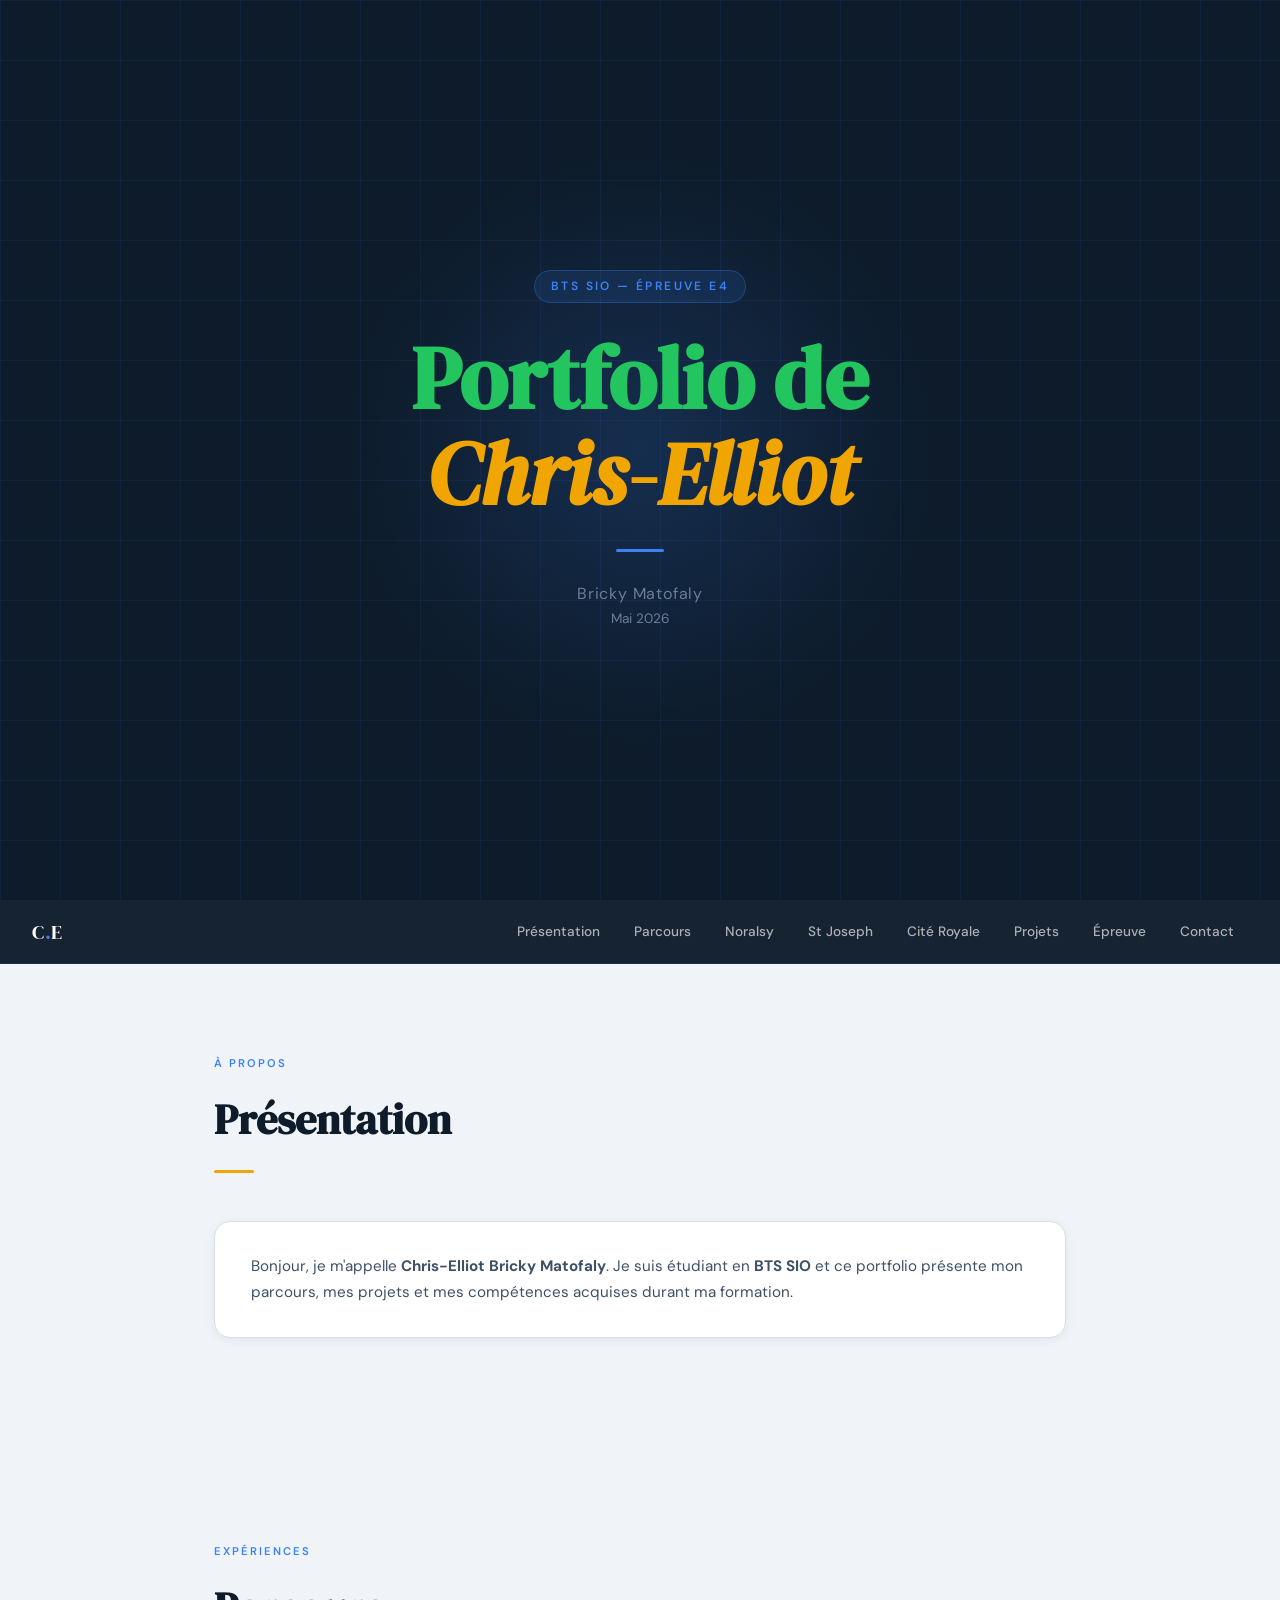
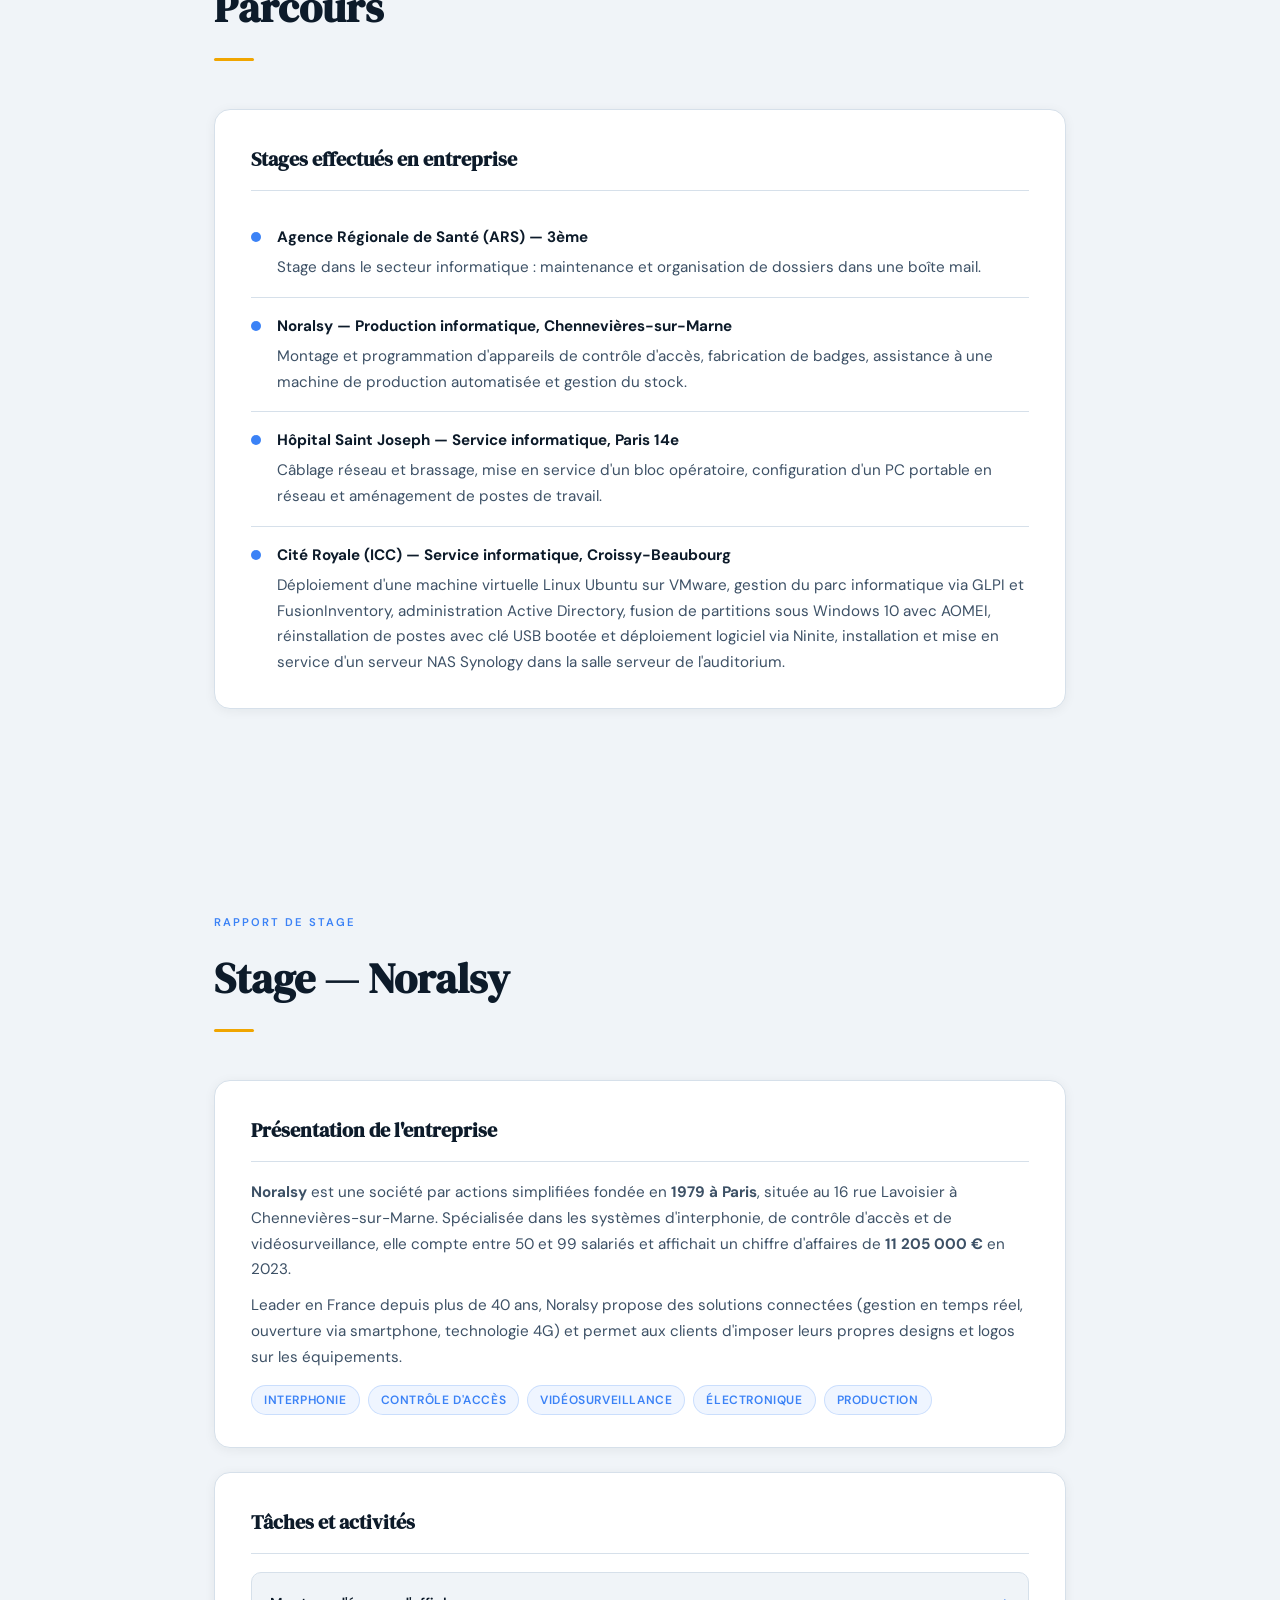
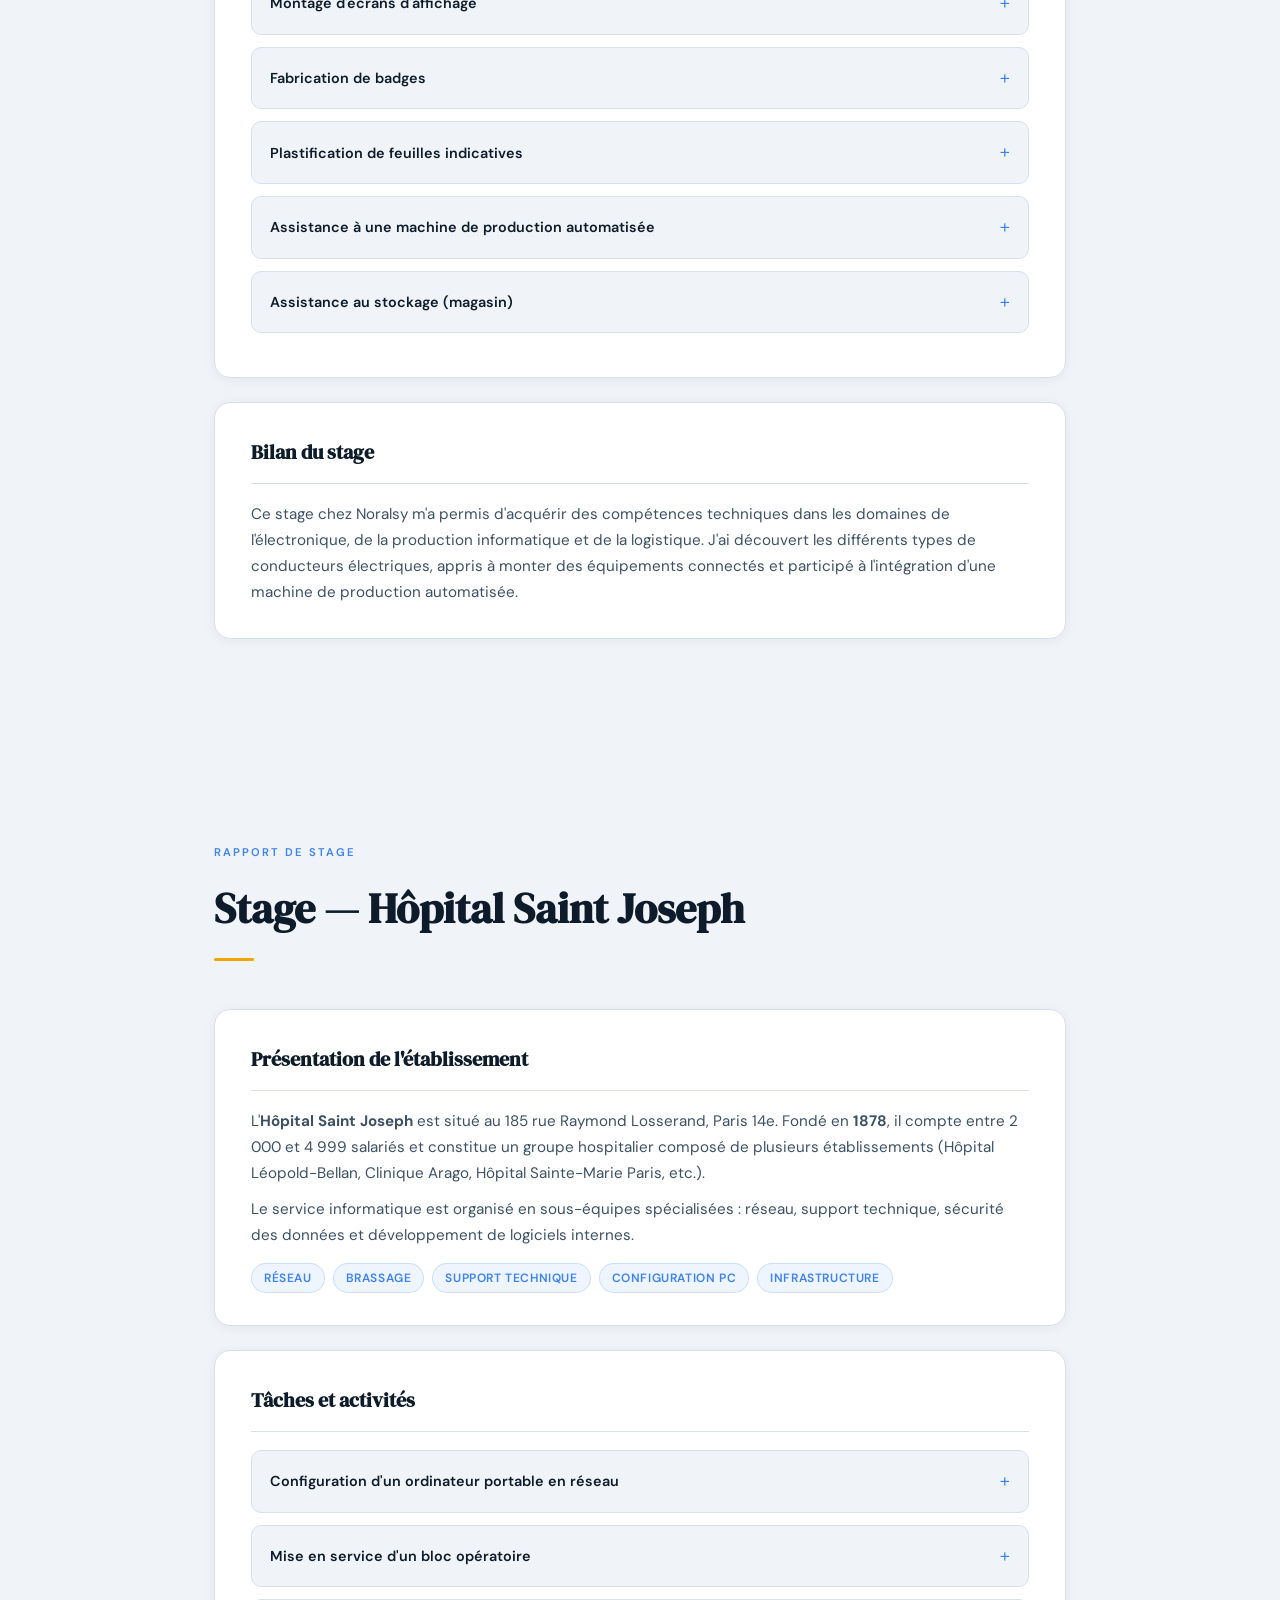
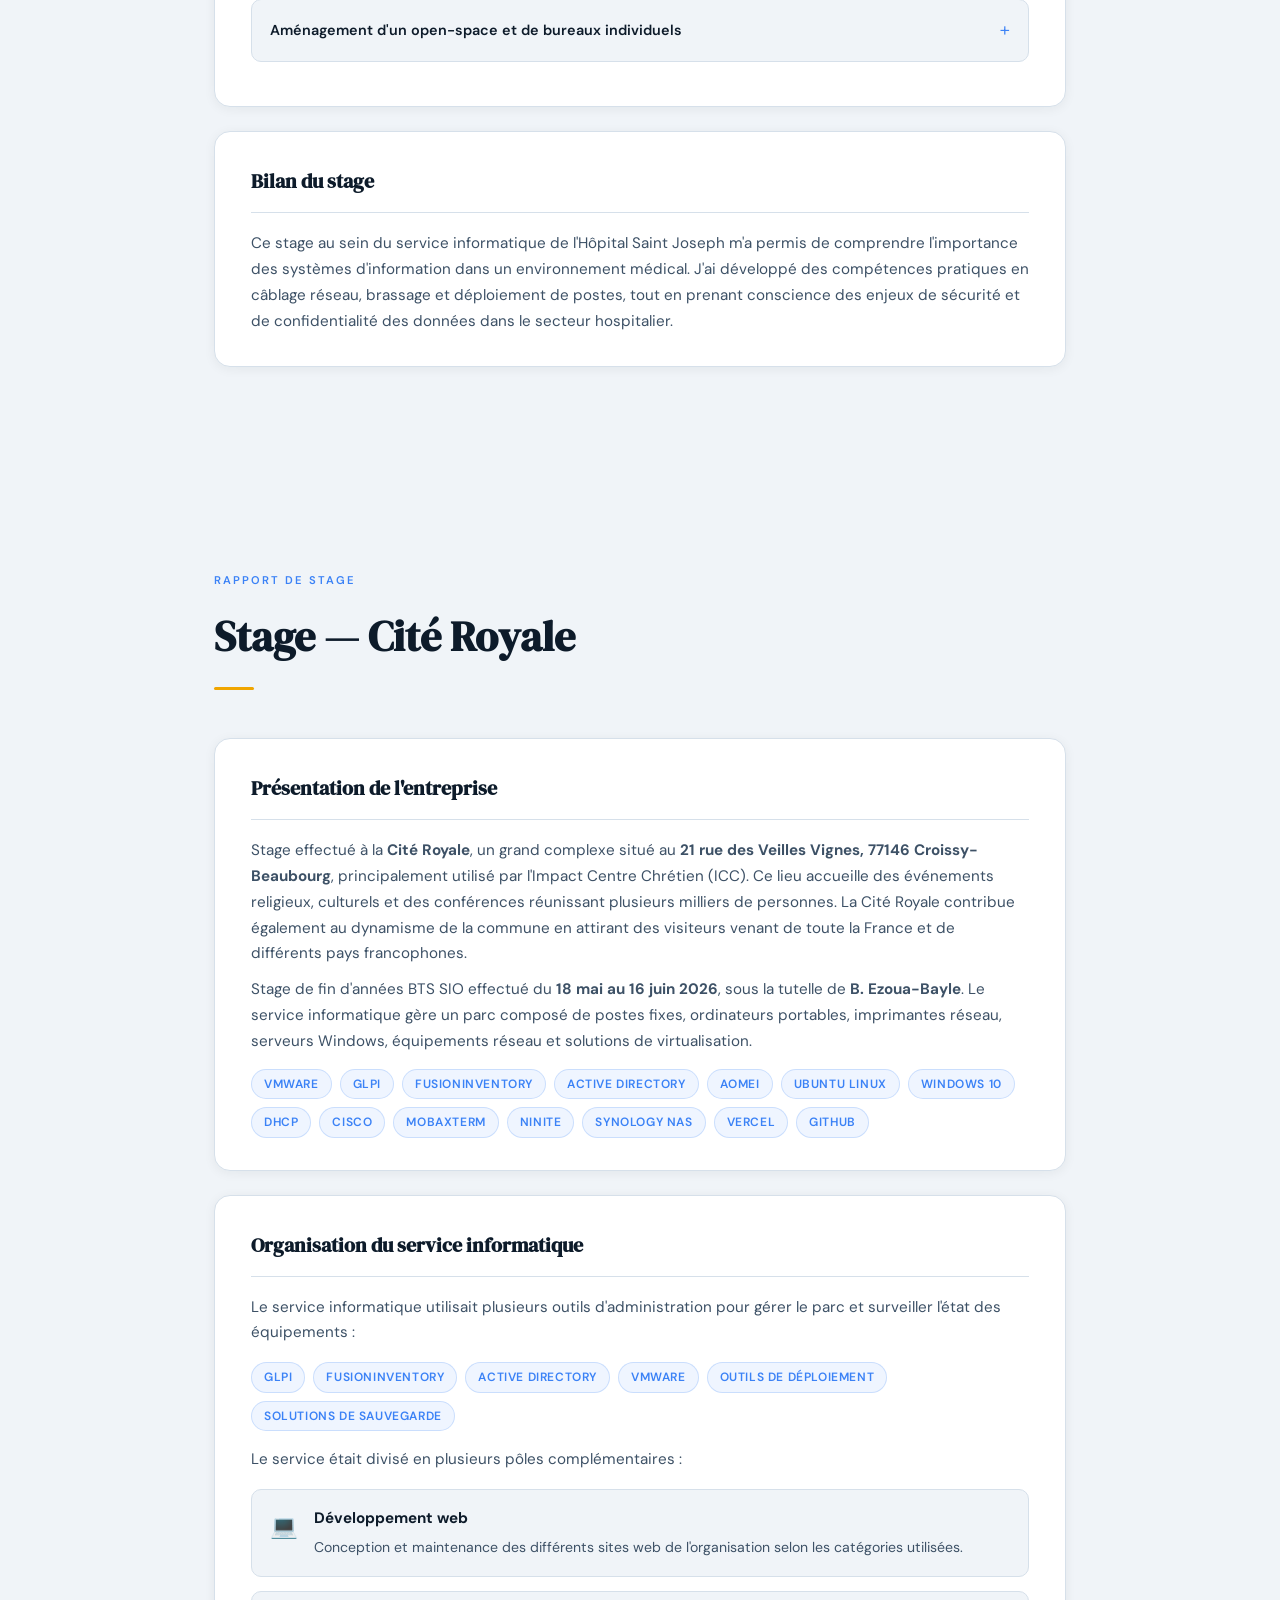
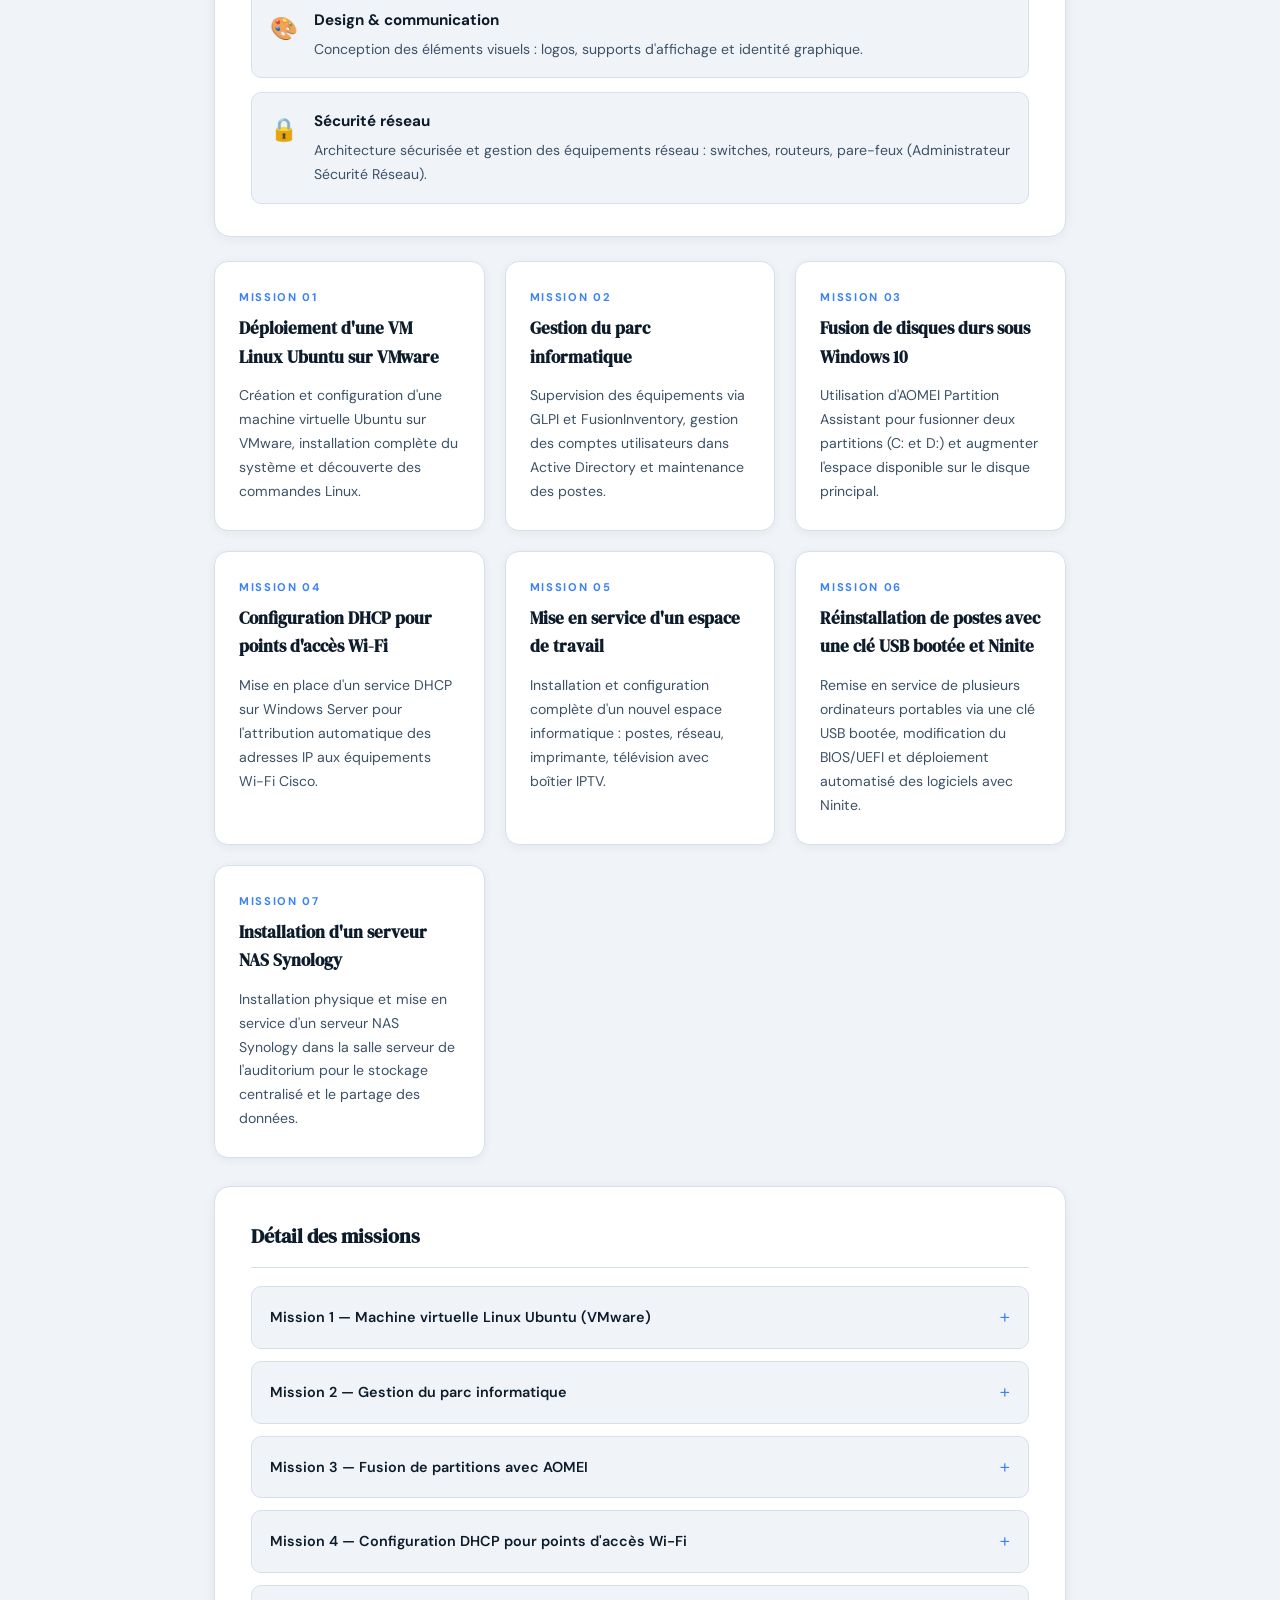
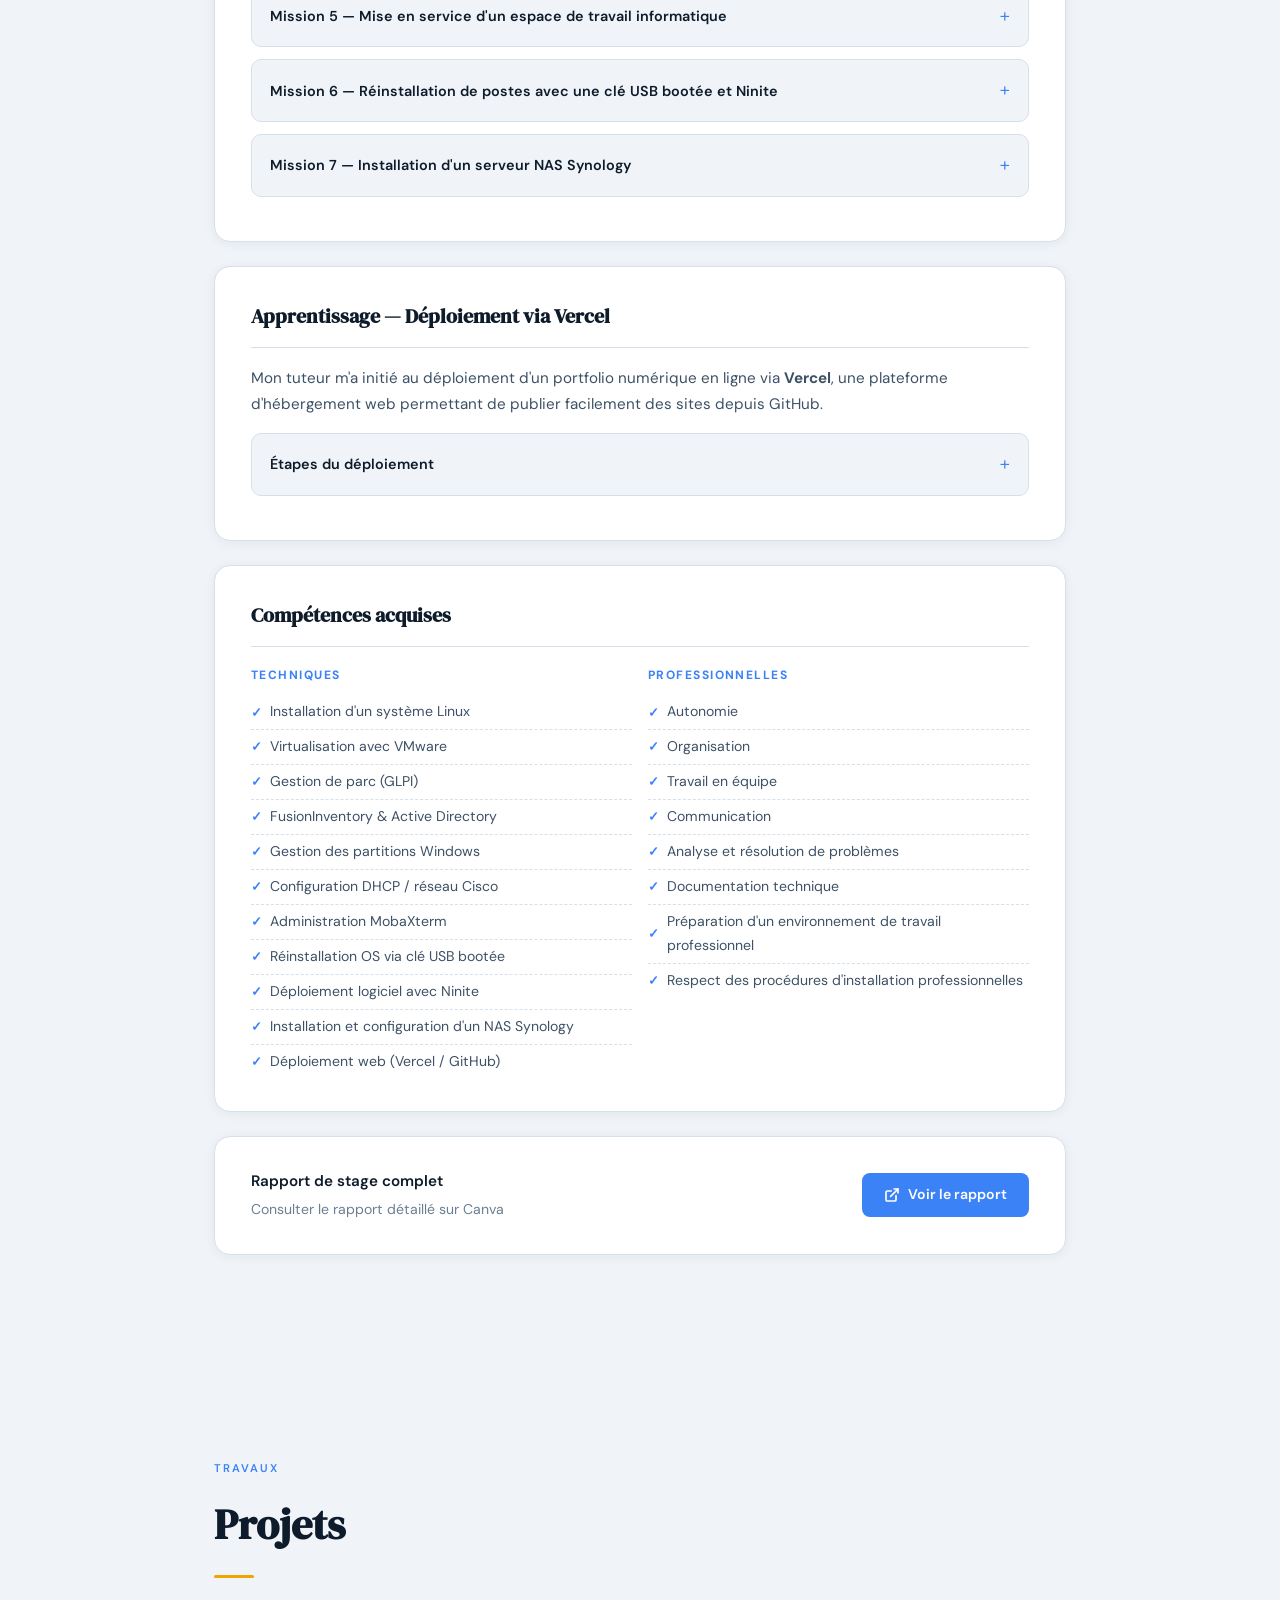
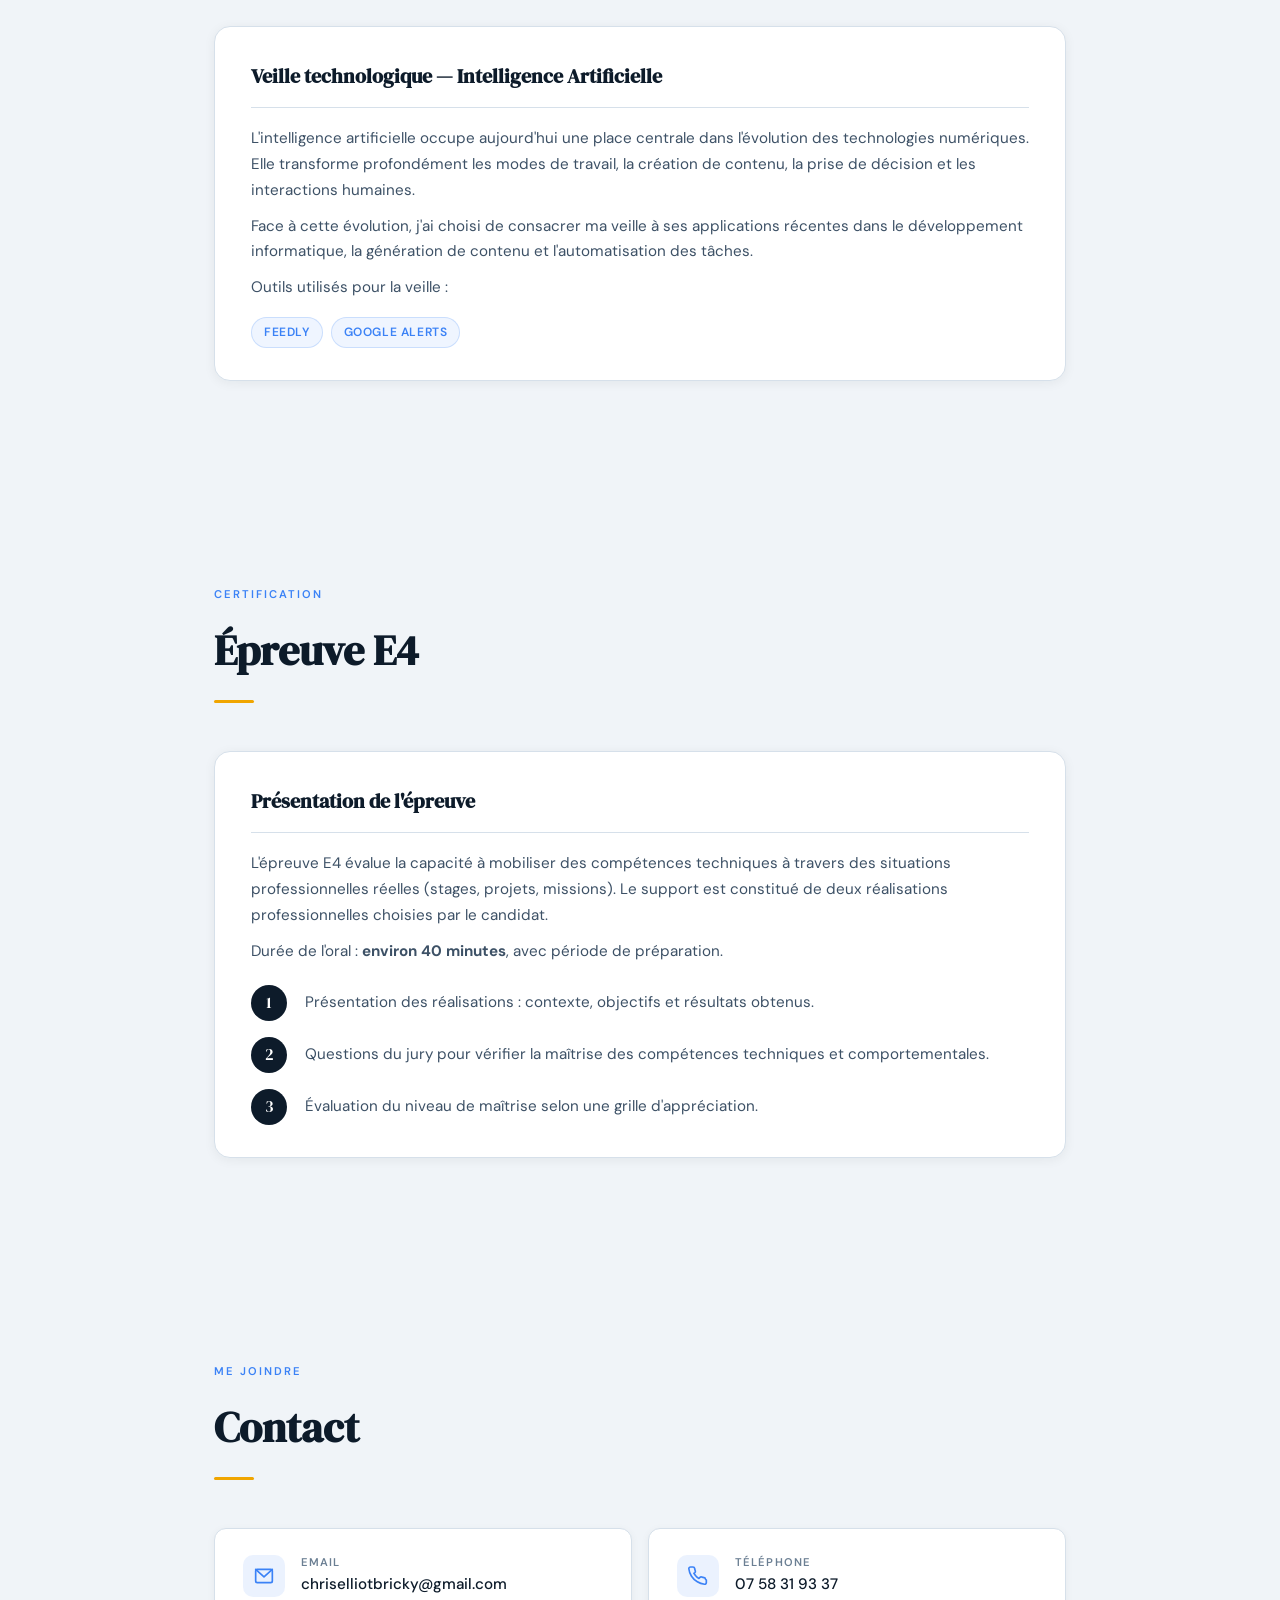
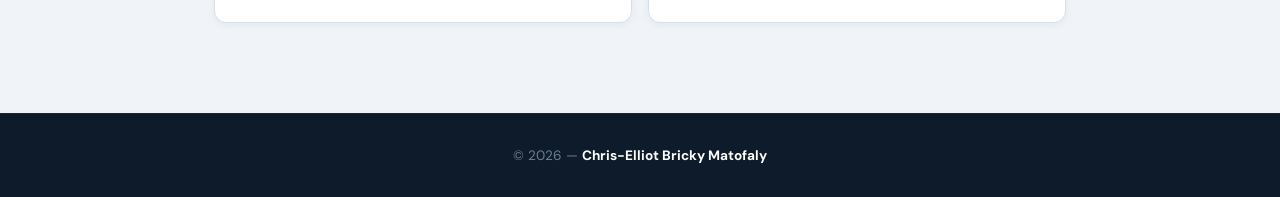
==== index.html @ 52485786 "Update index.html" ====
<!DOCTYPE html>
<html lang="fr">
<head>
  <meta charset="UTF-8" />
  <meta name="viewport" content="width=device-width, initial-scale=1.0" />
  <title>Portfolio — Chris-Elliot Bricky Matofaly</title>

  <link rel="preconnect" href="https://fonts.googleapis.com" />
  <link rel="preconnect" href="https://fonts.gstatic.com" crossorigin />
  <link href="https://fonts.googleapis.com/css2?family=DM+Serif+Display:ital@0;1&family=DM+Sans:wght@300;400;500;600&display=swap" rel="stylesheet" />

  <link rel="stylesheet" href="style.css" />
</head>
<body>

  <!-- HERO -->
  <section class="hero">
    <div class="hero-content">
      <span class="hero-eyebrow">BTS SIO — Épreuve E4</span>
      <h1>Portfolio de<br><em>Chris-Elliot</em></h1>
      <div class="hero-divider"></div>
      <p class="hero-sub">Bricky Matofaly</p>
      <p class="hero-date">Mai 2026</p>
    </div>
  </section>

  <!-- NAV -->
  <header>
    <span class="logo">C<span>.</span>E</span>
    <nav>
      <a href="#presentation">Présentation</a>
      <a href="#journey">Parcours</a>
      <a href="#stage-noralsy">Noralsy</a>
      <a href="#stage-hopital">St Joseph</a>
      <a href="#stage">Cité Royale</a>
      <a href="#projects">Projets</a>
      <a href="#test">Épreuve</a>
      <a href="#contact">Contact</a>
    </nav>
  </header>

  <!-- PRÉSENTATION -->
  <div class="section-wrap" id="presentation">
    <p class="section-label">À propos</p>
    <h2 class="section-title">Présentation</h2>
    <div class="card">
      <p>
        Bonjour, je m'appelle <strong>Chris-Elliot Bricky Matofaly</strong>.
        Je suis étudiant en <strong>BTS SIO</strong> et ce portfolio présente mon parcours,
        mes projets et mes compétences acquises durant ma formation.
      </p>
    </div>
  </div>

  <!-- PARCOURS -->
  <div class="section-wrap" id="journey">
    <p class="section-label">Expériences</p>
    <h2 class="section-title">Parcours</h2>
    <div class="card">
      <h3>Stages effectués en entreprise</h3>

      <div class="stage">
        <div class="stage-dot"></div>
        <div class="stage-text">
          <strong>Agence Régionale de Santé (ARS) — 3ème</strong>
          Stage dans le secteur informatique : maintenance et organisation de dossiers dans une boîte mail.
        </div>
      </div>

      <div class="stage">
        <div class="stage-dot"></div>
        <div class="stage-text">
          <strong>Noralsy — Production informatique, Chennevières-sur-Marne</strong>
          Montage et programmation d'appareils de contrôle d'accès, fabrication de badges, assistance à une machine de production automatisée et gestion du stock.
        </div>
      </div>

      <div class="stage">
        <div class="stage-dot"></div>
        <div class="stage-text">
          <strong>Hôpital Saint Joseph — Service informatique, Paris 14e</strong>
          Câblage réseau et brassage, mise en service d'un bloc opératoire, configuration d'un PC portable en réseau et aménagement de postes de travail.
        </div>
      </div>

      <div class="stage">
        <div class="stage-dot"></div>
        <div class="stage-text">
          <strong>Cité Royale (ICC) — Service informatique, Croissy-Beaubourg</strong>
          Déploiement d'une machine virtuelle Linux Ubuntu sur VMware, gestion du parc informatique via GLPI et FusionInventory, administration Active Directory, fusion de partitions sous Windows 10 avec AOMEI, réinstallation de postes avec clé USB bootée et déploiement logiciel via Ninite, installation et mise en service d'un serveur NAS Synology dans la salle serveur de l'auditorium.
        </div>
      </div>
    </div>
  </div>

  <!-- RAPPORT NORALSY -->
  <div class="section-wrap" id="stage-noralsy">
    <p class="section-label">Rapport de stage</p>
    <h2 class="section-title">Stage — Noralsy</h2>

    <div class="card">
      <h3>Présentation de l'entreprise</h3>
      <p>
        <strong>Noralsy</strong> est une société par actions simplifiées fondée en <strong>1979 à Paris</strong>,
        située au 16 rue Lavoisier à Chennevières-sur-Marne. Spécialisée dans les systèmes
        d'interphonie, de contrôle d'accès et de vidéosurveillance, elle compte entre 50 et 99 salariés
        et affichait un chiffre d'affaires de <strong>11 205 000 €</strong> en 2023.
      </p>
      <p>
        Leader en France depuis plus de 40 ans, Noralsy propose des solutions connectées
        (gestion en temps réel, ouverture via smartphone, technologie 4G) et permet aux clients
        d'imposer leurs propres designs et logos sur les équipements.
      </p>
      <div class="tag-row" style="margin-top:14px;">
        <span class="tag">Interphonie</span>
        <span class="tag">Contrôle d'accès</span>
        <span class="tag">Vidéosurveillance</span>
        <span class="tag">Électronique</span>
        <span class="tag">Production</span>
      </div>
    </div>

    <div class="card">
      <h3>Tâches et activités</h3>

      <details class="accordion">
        <summary>Montage d'écrans d'affichage</summary>
        <div class="accordion-body">
          <p>Montage et expédition d'écrans programmés par l'entreprise, contrôlables via un code client.</p>
          <ul>
            <li>Vissage du connecteur d'alimentation et de la prise Ethernet sur la plaque</li>
            <li>Fixation du PC et du routeur sur la plaque</li>
            <li>Branchement des câbles HDMI, USB et RJ45</li>
            <li>Insertion d'une carte SIM dans le PC</li>
            <li>Numérotation des équipements produits</li>
            <li>Programmation via câble de gravure puis câble Ethernet</li>
          </ul>
        </div>
      </details>

      <details class="accordion">
        <summary>Fabrication de badges</summary>
        <div class="accordion-body">
          <p>Application de peinture sur des badges à l'aide d'une machine dédiée :</p>
          <ul>
            <li>Prise d'une coque de badge et placement dans le moule</li>
            <li>Actionnement de la pédale pour imprimer la peinture via tampon</li>
            <li>Classement par couleur et caractéristiques</li>
          </ul>
        </div>
      </details>

      <details class="accordion">
        <summary>Plastification de feuilles indicatives</summary>
        <div class="accordion-body">
          <p>Plastification de feuilles de référence pour le classement du stock :</p>
          <ul>
            <li>Télécommandes à 4 boutons classées par couleur</li>
            <li>Badges en forme de clé pour préprogrammation</li>
            <li>Collage sur cartons par couleur pour mise en stock</li>
          </ul>
        </div>
      </details>

      <details class="accordion">
        <summary>Assistance à une machine de production automatisée</summary>
        <div class="accordion-body">
          <p>Participation à la mise en route d'une machine multi-fonctions (gravure, soudure, numérotation) :</p>
          <ul>
            <li>Chargement des badges sur le plateau circulaire d'entrée</li>
            <li>Soudure automatique pour fermer les badges</li>
            <li>Gravure et numérotation par ordre de rangement</li>
            <li>Détection des badges mal fermés et tri automatique</li>
            <li>Scan de conformité et conditionnement par 10 en boîtes</li>
          </ul>
        </div>
      </details>

      <details class="accordion">
        <summary>Assistance au stockage (magasin)</summary>
        <div class="accordion-body">
          <p>Travail en entrepôt pour préparer les commandes clients :</p>
          <ul>
            <li>Recherche des produits par numéro de série dans les rayons</li>
            <li>Préparation et emballage des colis</li>
            <li>Utilisation de tableurs pour suivre les références à expédier</li>
          </ul>
        </div>
      </details>
    </div>

    <div class="card">
      <h3>Bilan du stage</h3>
      <p>
        Ce stage chez Noralsy m'a permis d'acquérir des compétences techniques dans les domaines
        de l'électronique, de la production informatique et de la logistique. J'ai découvert les
        différents types de conducteurs électriques, appris à monter des équipements connectés et
        participé à l'intégration d'une machine de production automatisée.
      </p>
    </div>
  </div>

  <!-- RAPPORT HÔPITAL SAINT JOSEPH -->
  <div class="section-wrap" id="stage-hopital">
    <p class="section-label">Rapport de stage</p>
    <h2 class="section-title">Stage — Hôpital Saint Joseph</h2>

    <div class="card">
      <h3>Présentation de l'établissement</h3>
      <p>
        L'<strong>Hôpital Saint Joseph</strong> est situé au 185 rue Raymond Losserand, Paris 14e.
        Fondé en <strong>1878</strong>, il compte entre 2 000 et 4 999 salariés et constitue un
        groupe hospitalier composé de plusieurs établissements (Hôpital Léopold-Bellan, Clinique Arago,
        Hôpital Sainte-Marie Paris, etc.).
      </p>
      <p>
        Le service informatique est organisé en sous-équipes spécialisées : réseau, support technique,
        sécurité des données et développement de logiciels internes.
      </p>
      <div class="tag-row" style="margin-top:14px;">
        <span class="tag">Réseau</span>
        <span class="tag">Brassage</span>
        <span class="tag">Support technique</span>
        <span class="tag">Configuration PC</span>
        <span class="tag">Infrastructure</span>
      </div>
    </div>

    <div class="card">
      <h3>Tâches et activités</h3>

      <details class="accordion">
        <summary>Configuration d'un ordinateur portable en réseau</summary>
        <div class="accordion-body">
          <p>Mise en réseau complète d'un PC portable pour l'hôpital :</p>
          <ul>
            <li>Connexion au réseau général de l'hôpital via câble</li>
            <li>Saisie des mots de passe pour lancer la configuration automatique</li>
            <li>Suivi du téléchargement et finalisation de l'installation</li>
          </ul>
        </div>
      </details>

      <details class="accordion">
        <summary>Mise en service d'un bloc opératoire</summary>
        <div class="accordion-body">
          <p>Installation complète des équipements informatiques d'un service de réanimation (équipe de 5 personnes) :</p>
          <ul>
            <li>Récupération du matériel au sous-sol (PC, écrans, claviers/souris sans fil, câbles, imprimante)</li>
            <li>Installation des claviers et souris sans fil sur les postes dans les blocs</li>
            <li>Montage des postes de gestion en dehors des blocs opératoires</li>
            <li>Brassage des prises réseau (ex : prise NGI 11) dans la baie pour connexion au réseau hospitalier</li>
          </ul>
        </div>
      </details>

      <details class="accordion">
        <summary>Aménagement d'un open-space et de bureaux individuels</summary>
        <div class="accordion-body">
          <p>Installation complète de 3 bureaux individuels + un espace open-space :</p>
          <ul>
            <li>Installation pour chaque poste : écran Iiyama, PC Dell, clavier, souris, câble réseau</li>
            <li>Brassage de l'ensemble des prises dans une grande baie de brassage</li>
            <li>Mise en service et tests de connectivité</li>
          </ul>
        </div>
      </details>
    </div>

    <div class="card">
      <h3>Bilan du stage</h3>
      <p>
        Ce stage au sein du service informatique de l'Hôpital Saint Joseph m'a permis de comprendre
        l'importance des systèmes d'information dans un environnement médical. J'ai développé des
        compétences pratiques en câblage réseau, brassage et déploiement de postes, tout en prenant
        conscience des enjeux de sécurité et de confidentialité des données dans le secteur hospitalier.
      </p>
    </div>
  </div>

  <!-- RAPPORT DE STAGE — CITÉ ROYALE -->
  <div class="section-wrap" id="stage">
    <p class="section-label">Rapport de stage</p>
    <h2 class="section-title">Stage — Cité Royale</h2>

    <div class="card">
      <h3>Présentation de l'entreprise</h3>
      <p>
        Stage effectué à la <strong>Cité Royale</strong>, un grand complexe situé au
        <strong>21 rue des Veilles Vignes, 77146 Croissy-Beaubourg</strong>, principalement utilisé par
        l'Impact Centre Chrétien (ICC). Ce lieu accueille des événements religieux,
        culturels et des conférences réunissant plusieurs milliers de personnes. La Cité Royale contribue
        également au dynamisme de la commune en attirant des visiteurs venant de toute la France et
        de différents pays francophones.
      </p>
      <p>
        Stage de fin d'années BTS SIO effectué du <strong>18 mai au 16 juin 2026</strong>, sous la tutelle de <strong>B. Ezoua-Bayle</strong>.
        Le service informatique gère un parc composé de postes fixes, ordinateurs portables,
        imprimantes réseau, serveurs Windows, équipements réseau et solutions de virtualisation.
      </p>
      <div class="tag-row" style="margin-top:14px;">
        <span class="tag">VMware</span>
        <span class="tag">GLPI</span>
        <span class="tag">FusionInventory</span>
        <span class="tag">Active Directory</span>
        <span class="tag">AOMEI</span>
        <span class="tag">Ubuntu Linux</span>
        <span class="tag">Windows 10</span>
        <span class="tag">DHCP</span>
        <span class="tag">Cisco</span>
        <span class="tag">MobaXterm</span>
        <span class="tag">Ninite</span>
        <span class="tag">Synology NAS</span>
        <span class="tag">Vercel</span>
        <span class="tag">GitHub</span>
      </div>
    </div>

    <!-- Organisation du service informatique -->
    <div class="card">
      <h3>Organisation du service informatique</h3>
      <p>Le service informatique utilisait plusieurs outils d'administration pour gérer le parc et surveiller l'état des équipements :</p>
      <div class="tag-row" style="margin-bottom:16px;">
        <span class="tag">GLPI</span>
        <span class="tag">FusionInventory</span>
        <span class="tag">Active Directory</span>
        <span class="tag">VMware</span>
        <span class="tag">Outils de déploiement</span>
        <span class="tag">Solutions de sauvegarde</span>
      </div>
      <p>Le service était divisé en plusieurs pôles complémentaires :</p>
      <div class="service-grid">
        <div class="service-item">
          <div class="service-icon">💻</div>
          <div>
            <strong>Développement web</strong>
            <p>Conception et maintenance des différents sites web de l'organisation selon les catégories utilisées.</p>
          </div>
        </div>
        <div class="service-item">
          <div class="service-icon">🎨</div>
          <div>
            <strong>Design & communication</strong>
            <p>Conception des éléments visuels : logos, supports d'affichage et identité graphique.</p>
          </div>
        </div>
        <div class="service-item">
          <div class="service-icon">🔒</div>
          <div>
            <strong>Sécurité réseau</strong>
            <p>Architecture sécurisée et gestion des équipements réseau : switches, routeurs, pare-feux (Administrateur Sécurité Réseau).</p>
          </div>
        </div>
      </div>
    </div>

    <!-- 7 missions -->
    <div class="mission-grid">
      <div class="mission-card">
        <div class="mission-num">Mission 01</div>
        <h4>Déploiement d'une VM Linux Ubuntu sur VMware</h4>
        <p>Création et configuration d'une machine virtuelle Ubuntu sur VMware, installation complète du système et découverte des commandes Linux.</p>
      </div>
      <div class="mission-card">
        <div class="mission-num">Mission 02</div>
        <h4>Gestion du parc informatique</h4>
        <p>Supervision des équipements via GLPI et FusionInventory, gestion des comptes utilisateurs dans Active Directory et maintenance des postes.</p>
      </div>
      <div class="mission-card">
        <div class="mission-num">Mission 03</div>
        <h4>Fusion de disques durs sous Windows 10</h4>
        <p>Utilisation d'AOMEI Partition Assistant pour fusionner deux partitions (C: et D:) et augmenter l'espace disponible sur le disque principal.</p>
      </div>
      <div class="mission-card">
        <div class="mission-num">Mission 04</div>
        <h4>Configuration DHCP pour points d'accès Wi-Fi</h4>
        <p>Mise en place d'un service DHCP sur Windows Server pour l'attribution automatique des adresses IP aux équipements Wi-Fi Cisco.</p>
      </div>
      <div class="mission-card">
        <div class="mission-num">Mission 05</div>
        <h4>Mise en service d'un espace de travail</h4>
        <p>Installation et configuration complète d'un nouvel espace informatique : postes, réseau, imprimante, télévision avec boîtier IPTV.</p>
      </div>
      <div class="mission-card">
        <div class="mission-num">Mission 06</div>
        <h4>Réinstallation de postes avec une clé USB bootée et Ninite</h4>
        <p>Remise en service de plusieurs ordinateurs portables via une clé USB bootée, modification du BIOS/UEFI et déploiement automatisé des logiciels avec Ninite.</p>
      </div>
      <div class="mission-card">
        <div class="mission-num">Mission 07</div>
        <h4>Installation d'un serveur NAS Synology</h4>
        <p>Installation physique et mise en service d'un serveur NAS Synology dans la salle serveur de l'auditorium pour le stockage centralisé et le partage des données.</p>
      </div>
    </div>

    <div class="card">
      <h3>Détail des missions</h3>

      <details class="accordion">
        <summary>Mission 1 — Machine virtuelle Linux Ubuntu (VMware)</summary>
        <div class="accordion-body">
          <p><strong>Objectif :</strong> créer un environnement de test sécurisé sans modifier le système hôte.</p>
          <p><strong>Étapes :</strong></p>
          <ul>
            <li>Téléchargement de l'image ISO officielle Ubuntu</li>
            <li>Création de la VM dans VMware (RAM, disque, processeurs)</li>
            <li>Installation et configuration du système (langue, clavier, utilisateur)</li>
            <li>Mise à jour du système, installation des outils VMware et tests réseau</li>
          </ul>
          <p><strong>Commandes utilisées :</strong></p>
          <code>sudo apt update
sudo apt upgrade
ip a
pwd
ls</code>
          <p style="margin-top:10px;"><strong>Résultats :</strong> machine virtuelle fonctionnelle, compréhension de VMware et des bases Linux acquise.</p>
        </div>
      </details>

      <details class="accordion">
        <summary>Mission 2 — Gestion du parc informatique</summary>
        <div class="accordion-body">
          <p><strong>Outils utilisés :</strong></p>
          <ul>
            <li><strong>GLPI</strong> — inventaire, tickets d'incidents, gestion des utilisateurs</li>
            <li><strong>FusionInventory</strong> — remontée automatique des informations matérielles et logicielles (agents installés sur postes Windows et Linux)</li>
            <li><strong>Active Directory</strong> — création de comptes, groupes, GPO, sécurité des postes</li>
          </ul>
          <p><strong>Tâches effectuées :</strong> consultation du parc, vérification des postes, supervision, déploiement de logiciels, assistance utilisateur, maintenance matérielle et logicielle.</p>
          <p><strong>Importance :</strong> La gestion de parc permet d'assurer le suivi des équipements, d'améliorer la sécurité, de limiter les pannes et d'anticiper les renouvellements matériels.</p>
        </div>
      </details>

      <details class="accordion">
        <summary>Mission 3 — Fusion de partitions avec AOMEI</summary>
        <div class="accordion-body">
          <p><strong>Objectif :</strong> fusionner les partitions C: et D: pour augmenter l'espace disponible.</p>
          <p><strong>Étapes :</strong></p>
          <ul>
            <li>Analyse de la structure des disques existants (C: OS — 185,47 Go ; D: DATA — 279,45 Go)</li>
            <li>Vérification et sauvegarde des données importantes</li>
            <li>Sélection des partitions et lancement de la fusion dans AOMEI</li>
            <li>Redémarrage et vérification finale du stockage et du démarrage Windows</li>
          </ul>
          <p><strong>Compétences développées :</strong> gestion du stockage Windows, compréhension des partitions, risques liés aux manipulations de disques, importance des sauvegardes.</p>
        </div>
      </details>

      <details class="accordion">
        <summary>Mission 4 — Configuration DHCP pour points d'accès Wi-Fi</summary>
        <div class="accordion-body">
          <p><strong>Objectif :</strong> permettre l'attribution automatique des adresses IP aux équipements Wi-Fi de l'entreprise.</p>
          <p><strong>Étapes :</strong></p>
          <ul>
            <li>Analyse de l'infrastructure réseau (points d'accès, switches, serveur Windows)</li>
            <li>Installation et activation du rôle DHCP sur Windows Server depuis le gestionnaire de serveur</li>
            <li>Configuration de l'étendue DHCP (plage IP, masque, passerelle, DNS, durée du bail)</li>
            <li>Connexion aux points d'accès Cisco via MobaXterm (CLI) à l'aide de leurs adresses IP</li>
            <li>Accès à l'interface d'administration web de chaque équipement pour vérification</li>
            <li>Suivi des adresses IP dans un fichier Excel dédié</li>
            <li>Vérification de la connectivité et de l'attribution des adresses</li>
          </ul>
          <p><strong>Résultats :</strong> les équipements Wi-Fi obtiennent automatiquement leur configuration réseau sans intervention manuelle.</p>
        </div>
      </details>

      <details class="accordion">
        <summary>Mission 5 — Mise en service d'un espace de travail informatique</summary>
        <div class="accordion-body">
          <p><strong>Objectif :</strong> préparer et intégrer un nouvel espace de travail au réseau existant.</p>
          <p><strong>Étapes :</strong></p>
          <ul>
            <li>Analyse des besoins : nombre de postes, équipements, connexions réseau</li>
            <li>Installation des équipements : unités centrales, écrans, claviers, souris, câbles réseau, imprimante, télévision avec boîtier IPTV</li>
            <li>Raccordement et vérification de chaque équipement</li>
            <li>Vérification de la connectivité : réseau local, Internet, ressources partagées</li>
            <li>Test des imprimantes réseau (impression d'une page de test)</li>
          </ul>
          <p><strong>Résultats :</strong> espace de travail entièrement opérationnel et intégré au réseau de l'entreprise.</p>
        </div>
      </details>

      <details class="accordion">
        <summary>Mission 6 — Réinstallation de postes avec une clé USB bootée et Ninite</summary>
        <div class="accordion-body">
          <p><strong>Objectif :</strong> remettre en service plusieurs ordinateurs portables nécessitant une réinstallation complète du système d'exploitation.</p>
          <p><strong>Étapes :</strong></p>
          <ul>
            <li>Connexion de la clé USB bootée contenant les fichiers d'installation</li>
            <li>Redémarrage et accès au BIOS/UEFI via la touche F2</li>
            <li>Modification de l'ordre de démarrage pour placer la clé USB en priorité</li>
            <li>Installation du système d'exploitation (choix de la langue, configuration du disque, installation des fichiers système)</li>
            <li>Déploiement automatisé des logiciels via <strong>Ninite</strong> (présent directement sur la clé USB)</li>
          </ul>
          <p><strong>Logiciels installés avec Ninite :</strong></p>
          <div class="tag-row">
            <span class="tag">Google Chrome</span>
            <span class="tag">Firefox</span>
            <span class="tag">Opera</span>
            <span class="tag">VLC</span>
            <span class="tag">7-Zip</span>
            <span class="tag">GIMP 3.2.4</span>
            <span class="tag">Winamp</span>
            <span class="tag">Visual Studio Code</span>
            <span class="tag">FileZilla</span>
            <span class="tag">OpenOffice</span>
            <span class="tag">SumatraPDF</span>
          </div>
          <p style="margin-top:12px;"><strong>Compétences développées :</strong> installation et configuration d'un OS, modification des paramètres BIOS/UEFI, utilisation d'outils d'automatisation du déploiement logiciel, optimisation du temps d'intervention.</p>
        </div>
      </details>

      <details class="accordion">
        <summary>Mission 7 — Installation d'un serveur NAS Synology</summary>
        <div class="accordion-body">
          <p><strong>Objectif :</strong> installer et mettre en service un serveur NAS Synology destiné au stockage centralisé et au partage des données, dans la salle serveur de l'auditorium (la plus grande salle de la Cité Royale).</p>
          <p><strong>Étapes :</strong></p>
          <ul>
            <li>Installation physique du serveur Synology dans la baie, en respectant l'organisation du câblage et de l'environnement technique</li>
            <li>Installation des 10 disques de stockage disponibles (sur les 12 emplacements prévus, 2 disques manquants au moment de l'intervention) — modèles <strong>WD Blue SA510</strong> de 4 To chacun, avec vérification du bon positionnement de chaque disque</li>
            <li>Raccordement électrique et branchement réseau du NAS au réseau local de l'établissement</li>
            <li>Accès à l'interface d'administration du Synology pour la configuration initiale</li>
            <li>Configuration des paramètres réseau et attribution d'une adresse IP compatible avec l'infrastructure existante</li>
            <li>Tests de connectivité pour confirmer la détection du NAS sur le réseau et son accès depuis le serveur principal</li>
          </ul>
          <div class="mission-image">
            <img src="nas-synology-rack.png" alt="Installation du serveur NAS Synology dans la baie — avant / après" />
            <p class="mission-image-caption">Avant / après : intégration du serveur NAS Synology (10 disques WD Blue SA510 de 4 To) dans la baie de la salle serveur de l'auditorium.</p>
          </div>
          <p><strong>Résultats :</strong> le NAS Synology est correctement détecté et accessible sur le réseau, prêt à accueillir les disques manquants et à être utilisé pour le stockage centralisé.</p>
          <p><strong>Compétences développées :</strong> intégration d'un équipement dans une infrastructure réseau existante, mise en service d'un serveur NAS, configuration réseau, compréhension d'une architecture de stockage centralisée, tests de connectivité et de validation, respect des procédures d'installation en environnement professionnel.</p>
        </div>
      </details>
    </div>

    <!-- Apprentissage Vercel -->
    <div class="card">
      <h3>Apprentissage — Déploiement via Vercel</h3>
      <p>
        Mon tuteur m'a initié au déploiement d'un portfolio numérique en ligne via <strong>Vercel</strong>,
        une plateforme d'hébergement web permettant de publier facilement des sites depuis GitHub.
      </p>
      <details class="accordion" style="margin-top:16px;">
        <summary>Étapes du déploiement</summary>
        <div class="accordion-body">
          <ul>
            <li>Découverte de la structure du projet (HTML, CSS, images) et rôle de chaque fichier</li>
            <li>Création d'un dépôt GitHub et envoi des fichiers (gestion de versions)</li>
            <li>Connexion du dépôt à Vercel et configuration des paramètres de déploiement</li>
            <li>Déploiement automatique et génération de l'URL publique</li>
            <li>Vérifications : affichage, liens, images, compatibilité navigateurs, temps de chargement</li>
            <li>Test de la mise à jour automatique après modification du dépôt GitHub</li>
          </ul>
          <p style="margin-top:10px;"><strong>Portfolio en ligne :</strong> <a href="https://portfolio-stage-five.vercel.app/" target="_blank" rel="noopener" style="color:var(--accent);">portfolio-stage-five.vercel.app</a></p>
        </div>
      </details>
    </div>

    <div class="card">
      <h3>Compétences acquises</h3>
      <div class="skills-grid">
        <div class="skills-block">
          <h4>Techniques</h4>
          <ul>
            <li>Installation d'un système Linux</li>
            <li>Virtualisation avec VMware</li>
            <li>Gestion de parc (GLPI)</li>
            <li>FusionInventory & Active Directory</li>
            <li>Gestion des partitions Windows</li>
            <li>Configuration DHCP / réseau Cisco</li>
            <li>Administration MobaXterm</li>
            <li>Réinstallation OS via clé USB bootée</li>
            <li>Déploiement logiciel avec Ninite</li>
            <li>Installation et configuration d'un NAS Synology</li>
            <li>Déploiement web (Vercel / GitHub)</li>
          </ul>
        </div>
        <div class="skills-block">
          <h4>Professionnelles</h4>
          <ul>
            <li>Autonomie</li>
            <li>Organisation</li>
            <li>Travail en équipe</li>
            <li>Communication</li>
            <li>Analyse et résolution de problèmes</li>
            <li>Documentation technique</li>
            <li>Préparation d'un environnement de travail professionnel</li>
            <li>Respect des procédures d'installation professionnelles</li>
          </ul>
        </div>
      </div>
    </div>

    <div class="card" style="display:flex; align-items:center; justify-content:space-between; flex-wrap:wrap; gap:16px;">
      <div>
        <p style="font-weight:600; color:var(--navy); margin-bottom:4px;">Rapport de stage complet</p>
        <p style="font-size:.88rem; color:var(--muted);">Consulter le rapport détaillé sur Canva</p>
      </div>
      <a href="https://canva.link/3xe6xn7w3ljon00" target="_blank" rel="noopener"
         style="display:inline-flex; align-items:center; gap:8px; background:var(--accent); color:#fff;
                text-decoration:none; padding:10px 22px; border-radius:8px; font-size:.88rem;
                font-weight:600; transition:opacity .2s;"
         onmouseover="this.style.opacity='.85'" onmouseout="this.style.opacity='1'">
        <svg width="16" height="16" viewBox="0 0 24 24" fill="none" stroke="currentColor" stroke-width="2.5" stroke-linecap="round" stroke-linejoin="round"><path d="M18 13v6a2 2 0 0 1-2 2H5a2 2 0 0 1-2-2V8a2 2 0 0 1 2-2h6"/><polyline points="15 3 21 3 21 9"/><line x1="10" y1="14" x2="21" y2="3"/></svg>
        Voir le rapport
      </a>
    </div>
  </div>

  <!-- PROJETS -->
  <div class="section-wrap" id="projects">
    <p class="section-label">Travaux</p>
    <h2 class="section-title">Projets</h2>
    <div class="card">
      <h3>Veille technologique — Intelligence Artificielle</h3>
      <p>
        L'intelligence artificielle occupe aujourd'hui une place centrale dans l'évolution
        des technologies numériques. Elle transforme profondément les modes de travail,
        la création de contenu, la prise de décision et les interactions humaines.
      </p>
      <p>
        Face à cette évolution, j'ai choisi de consacrer ma veille à ses applications
        récentes dans le développement informatique, la génération de contenu et
        l'automatisation des tâches.
      </p>
      <p>Outils utilisés pour la veille :</p>
      <div class="tag-row">
        <span class="tag">Feedly</span>
        <span class="tag">Google Alerts</span>
      </div>
    </div>
  </div>

  <!-- ÉPREUVE -->
  <div class="section-wrap" id="test">
    <p class="section-label">Certification</p>
    <h2 class="section-title">Épreuve E4</h2>
    <div class="card">
      <h3>Présentation de l'épreuve</h3>
      <p>
        L'épreuve E4 évalue la capacité à mobiliser des compétences techniques
        à travers des situations professionnelles réelles (stages, projets, missions).
        Le support est constitué de deux réalisations professionnelles choisies par le candidat.
      </p>
      <p>Durée de l'oral : <strong>environ 40 minutes</strong>, avec période de préparation.</p>

      <div class="steps">
        <div class="step">
          <div class="step-num">1</div>
          <div class="step-body">Présentation des réalisations : contexte, objectifs et résultats obtenus.</div>
        </div>
        <div class="step">
          <div class="step-num">2</div>
          <div class="step-body">Questions du jury pour vérifier la maîtrise des compétences techniques et comportementales.</div>
        </div>
        <div class="step">
          <div class="step-num">3</div>
          <div class="step-body">Évaluation du niveau de maîtrise selon une grille d'appréciation.</div>
        </div>
      </div>
    </div>
  </div>

  <!-- CONTACT -->
  <div class="section-wrap" id="contact">
    <p class="section-label">Me joindre</p>
    <h2 class="section-title">Contact</h2>
    <div class="contact-grid">
      <div class="contact-item">
        <div class="contact-icon">
          <svg viewBox="0 0 24 24"><rect x="2" y="4" width="20" height="16" rx="2"/><polyline points="2,4 12,13 22,4"/></svg>
        </div>
        <div>
          <div class="contact-label">Email</div>
          <div class="contact-value">chriselliotbricky@gmail.com</div>
        </div>
      </div>
      <div class="contact-item">
        <div class="contact-icon">
          <svg viewBox="0 0 24 24"><path d="M22 16.92v3a2 2 0 0 1-2.18 2 19.79 19.79 0 0 1-8.63-3.07A19.5 19.5 0 0 1 4.07 12a19.79 19.79 0 0 1-3.07-8.67A2 2 0 0 1 2.98 1.2h3a2 2 0 0 1 2 1.72c.127.96.361 1.903.7 2.81a2 2 0 0 1-.45 2.11L7.09 8.91a16 16 0 0 0 6 6l1.27-1.27a2 2 0 0 1 2.11-.45c.907.339 1.85.573 2.81.7a2 2 0 0 1 1.72 2.02z"/></svg>
        </div>
        <div>
          <div class="contact-label">Téléphone</div>
          <div class="contact-value">07 58 31 93 37</div>
        </div>
      </div>
    </div>
  </div>

  <!-- FOOTER -->
  <footer>
    &copy; 2026 — <strong>Chris-Elliot Bricky Matofaly</strong>
  </footer>

</body>
</html>
---- style.css ----
/* ── VARIABLES ────────────────────────── */
:root {
  --navy:   #0d1b2a;
  --ink:    #1a2b3c;
  --accent: #3b82f6;
  --gold:   #f0a500;
  --light:  #f0f4f8;
  --white:  #ffffff;
  --muted:  #6b7f93;
  --card-bg:#ffffff;
  --border: #d6e0ea;
}

*, *::before, *::after { margin: 0; padding: 0; box-sizing: border-box; }

html { scroll-behavior: smooth; }

body {
  font-family: "DM Sans", sans-serif;
  background: var(--light);
  color: var(--ink);
  line-height: 1.7;
}

/* ── HERO ─────────────────────────────── */
.hero {
  min-height: 100vh;
  background: var(--navy);
  display: flex;
  flex-direction: column;
  align-items: center;
  justify-content: center;
  text-align: center;
  padding: 40px 20px;
  position: relative;
  overflow: hidden;
}

/* subtle grid overlay */
.hero::before {
  content: "";
  position: absolute;
  inset: 0;
  background-image:
    linear-gradient(rgba(59,130,246,.08) 1px, transparent 1px),
    linear-gradient(90deg, rgba(59,130,246,.08) 1px, transparent 1px);
  background-size: 60px 60px;
}

/* glowing blob */
.hero::after {
  content: "";
  position: absolute;
  width: 600px; height: 600px;
  background: radial-gradient(circle, rgba(59,130,246,.18) 0%, transparent 70%);
  top: 50%; left: 50%;
  transform: translate(-50%, -50%);
  pointer-events: none;
}

.hero-content { position: relative; z-index: 1; }

.hero-eyebrow {
  display: inline-block;
  font-size: .75rem;
  font-weight: 600;
  letter-spacing: .2em;
  text-transform: uppercase;
  color: var(--accent);
  background: rgba(59,130,246,.12);
  border: 1px solid rgba(59,130,246,.3);
  border-radius: 99px;
  padding: 5px 16px;
  margin-bottom: 28px;
  animation: fadeUp .6s ease both;
}

.hero h1 {
  font-family: "DM Serif Display", serif;
  font-size: clamp(2.8rem, 7vw, 5.5rem);
  color: #22c55e;
  line-height: 1.08;
  margin-bottom: 20px;
  animation: fadeUp .7s .1s ease both;
}

.hero h1 em {
  font-style: italic;
  color: var(--gold);
}

.hero-sub {
  font-size: 1rem;
  color: var(--muted);
  letter-spacing: .05em;
  animation: fadeUp .7s .2s ease both;
}

.hero-divider {
  width: 48px; height: 3px;
  background: var(--accent);
  border-radius: 2px;
  margin: 28px auto;
  animation: fadeUp .7s .3s ease both;
}

.hero-date {
  font-size: .85rem;
  color: var(--muted);
  animation: fadeUp .7s .35s ease both;
}

/* ── NAV ──────────────────────────────── */
header {
  background: rgba(13,27,42,.96);
  backdrop-filter: blur(10px);
  padding: 0 32px;
  display: flex;
  justify-content: space-between;
  align-items: center;
  height: 64px;
  position: sticky;
  top: 0;
  z-index: 1000;
  border-bottom: 1px solid rgba(59,130,246,.15);
}

.logo {
  font-family: "DM Serif Display", serif;
  font-size: 1.25rem;
  color: var(--white);
  letter-spacing: .03em;
}

.logo span { color: var(--accent); }

nav { display: flex; gap: 6px; }

nav a {
  color: rgba(255,255,255,.65);
  text-decoration: none;
  font-size: .85rem;
  font-weight: 500;
  padding: 6px 14px;
  border-radius: 6px;
  transition: color .2s, background .2s;
}

nav a:hover {
  color: var(--white);
  background: rgba(59,130,246,.15);
}

/* ── SECTIONS ─────────────────────────── */
.section-wrap {
  max-width: 900px;
  margin: 0 auto;
  padding: 90px 24px;
}

.section-label {
  font-size: .7rem;
  font-weight: 600;
  letter-spacing: .18em;
  text-transform: uppercase;
  color: var(--accent);
  margin-bottom: 12px;
}

.section-title {
  font-family: "DM Serif Display", serif;
  font-size: clamp(1.8rem, 4vw, 2.6rem);
  color: var(--navy);
  margin-bottom: 48px;
  position: relative;
}

.section-title::after {
  content: "";
  display: block;
  width: 40px; height: 3px;
  background: var(--gold);
  border-radius: 2px;
  margin-top: 14px;
}

/* ── CARDS ────────────────────────────── */
.card {
  background: var(--card-bg);
  border: 1px solid var(--border);
  border-radius: 16px;
  padding: 32px 36px;
  margin-bottom: 24px;
  box-shadow: 0 2px 12px rgba(13,27,42,.06);
  transition: transform .25s, box-shadow .25s;
}

.card:hover {
  transform: translateY(-4px);
  box-shadow: 0 8px 28px rgba(13,27,42,.1);
}

.card h3 {
  font-family: "DM Serif Display", serif;
  font-size: 1.25rem;
  color: var(--navy);
  margin-bottom: 18px;
  padding-bottom: 14px;
  border-bottom: 1px solid var(--border);
}

.card p {
  color: #3d5166;
  margin-bottom: 10px;
  font-size: .95rem;
}

.card p:last-child { margin-bottom: 0; }

/* ── STAGE ITEMS ──────────────────────── */
.stage {
  display: flex;
  gap: 16px;
  padding: 16px 0;
  border-bottom: 1px solid var(--border);
}

.stage:last-child { border-bottom: none; padding-bottom: 0; }
.stage:first-child { padding-top: 0; }

.stage-dot {
  width: 10px; height: 10px;
  border-radius: 50%;
  background: var(--accent);
  margin-top: 7px;
  flex-shrink: 0;
}

.stage-text { font-size: .95rem; color: #3d5166; }
.stage-text strong { color: var(--navy); display: block; margin-bottom: 4px; }

/* ── SERVICE INFORMATIQUE GRID ────────── */
.service-grid {
  display: flex;
  flex-direction: column;
  gap: 14px;
  margin-top: 16px;
}

.service-item {
  display: flex;
  gap: 16px;
  align-items: flex-start;
  background: var(--light);
  border: 1px solid var(--border);
  border-radius: 10px;
  padding: 16px 18px;
}

.service-icon {
  font-size: 1.4rem;
  flex-shrink: 0;
  margin-top: 2px;
}

.service-item strong {
  display: block;
  color: var(--navy);
  font-size: .95rem;
  margin-bottom: 4px;
}

.service-item p {
  font-size: .88rem;
  color: #3d5166;
  margin-bottom: 0;
}

/* ── ÉPREUVE STEPS ────────────────────── */
.steps { display: flex; flex-direction: column; gap: 16px; margin-top: 20px; }

.step {
  display: flex;
  gap: 18px;
  align-items: flex-start;
}

.step-num {
  width: 36px; height: 36px;
  border-radius: 50%;
  background: var(--navy);
  color: var(--white);
  font-family: "DM Serif Display", serif;
  font-size: 1rem;
  display: flex; align-items: center; justify-content: center;
  flex-shrink: 0;
}

.step-body { font-size: .95rem; color: #3d5166; padding-top: 5px; }

/* ── TAGS ─────────────────────────────── */
.tag-row { display: flex; flex-wrap: wrap; gap: 8px; margin-top: 16px; }

.tag {
  font-size: .75rem;
  font-weight: 600;
  letter-spacing: .05em;
  text-transform: uppercase;
  padding: 4px 12px;
  border-radius: 99px;
  background: rgba(59,130,246,.08);
  border: 1px solid rgba(59,130,246,.2);
  color: var(--accent);
}

/* ── CONTACT ──────────────────────────── */
.contact-grid {
  display: grid;
  grid-template-columns: repeat(auto-fit, minmax(220px, 1fr));
  gap: 16px;
}

.contact-item {
  background: var(--card-bg);
  border: 1px solid var(--border);
  border-radius: 12px;
  padding: 24px 28px;
  display: flex;
  align-items: center;
  gap: 16px;
  box-shadow: 0 2px 8px rgba(13,27,42,.05);
  transition: transform .2s;
}

.contact-item:hover { transform: translateY(-3px); }

.contact-icon {
  width: 42px; height: 42px;
  border-radius: 10px;
  background: rgba(59,130,246,.1);
  display: flex; align-items: center; justify-content: center;
  flex-shrink: 0;
}

.contact-icon svg { width: 20px; height: 20px; stroke: var(--accent); fill: none; stroke-width: 2; stroke-linecap: round; stroke-linejoin: round; }

.contact-label { font-size: .7rem; font-weight: 600; text-transform: uppercase; letter-spacing: .1em; color: var(--muted); }
.contact-value { font-size: .95rem; color: var(--navy); font-weight: 500; }

/* ── MISSION CARDS ────────────────────── */
.mission-grid {
  display: grid;
  grid-template-columns: repeat(auto-fit, minmax(240px, 1fr));
  gap: 20px;
  margin-bottom: 28px;
}

.mission-card {
  background: var(--card-bg);
  border: 1px solid var(--border);
  border-radius: 14px;
  padding: 26px 24px;
  box-shadow: 0 2px 10px rgba(13,27,42,.06);
  transition: transform .25s, box-shadow .25s;
}

.mission-card:hover {
  transform: translateY(-4px);
  box-shadow: 0 8px 24px rgba(13,27,42,.1);
}


.mission-num {
  font-size: .7rem;
  font-weight: 700;
  letter-spacing: .15em;
  text-transform: uppercase;
  color: var(--accent);
  margin-bottom: 8px;
}

.mission-card h4 {
  font-family: "DM Serif Display", serif;
  font-size: 1.05rem;
  color: var(--navy);
  margin-bottom: 12px;
}

.mission-card p {
  font-size: .88rem;
  color: #3d5166;
  margin-bottom: 8px;
}

.mission-card p:last-child { margin-bottom: 0; }

/* ── ACCORDION ────────────────────────── */
.accordion { margin-bottom: 12px; }

.accordion summary {
  list-style: none;
  cursor: pointer;
  display: flex;
  justify-content: space-between;
  align-items: center;
  padding: 14px 18px;
  background: var(--light);
  border: 1px solid var(--border);
  border-radius: 10px;
  font-weight: 600;
  font-size: .9rem;
  color: var(--navy);
  transition: background .2s;
  user-select: none;
}

.accordion summary::-webkit-details-marker { display: none; }

.accordion summary::after {
  content: "+";
  font-size: 1.2rem;
  color: var(--accent);
  font-weight: 300;
  transition: transform .2s;
}

.accordion[open] summary::after { transform: rotate(45deg); }
.accordion[open] summary { background: rgba(59,130,246,.07); border-color: rgba(59,130,246,.25); }

.accordion-body {
  padding: 16px 18px;
  background: var(--card-bg);
  border: 1px solid var(--border);
  border-top: none;
  border-radius: 0 0 10px 10px;
  font-size: .88rem;
  color: #3d5166;
}

.accordion-body ul {
  padding-left: 18px;
  margin: 6px 0;
}

.accordion-body ul li { margin-bottom: 4px; }

.accordion-body code {
  display: block;
  background: #1a2b3c;
  color: #7dd3fc;
  padding: 12px 14px;
  border-radius: 8px;
  font-size: .82rem;
  margin-top: 10px;
  font-family: "Courier New", monospace;
  line-height: 1.6;
}

/* ── SKILLS GRID ──────────────────────── */
.skills-grid {
  display: grid;
  grid-template-columns: 1fr 1fr;
  gap: 16px;
}

.skills-block h4 {
  font-size: .75rem;
  font-weight: 700;
  letter-spacing: .12em;
  text-transform: uppercase;
  color: var(--accent);
  margin-bottom: 10px;
}

.skills-block ul { list-style: none; }

.skills-block ul li {
  font-size: .88rem;
  color: #3d5166;
  padding: 5px 0;
  border-bottom: 1px dashed var(--border);
  display: flex;
  align-items: center;
  gap: 8px;
}

.skills-block ul li::before {
  content: "✓";
  color: var(--accent);
  font-weight: 700;
  font-size: .8rem;
}

.skills-block ul li:last-child { border-bottom: none; }

/* ── FOOTER ───────────────────────────── */
footer {
  text-align: center;
  padding: 30px 20px;
  background: var(--navy);
  color: var(--muted);
  font-size: .85rem;
  border-top: 1px solid rgba(59,130,246,.12);
}

footer strong { color: var(--white); }

/* ── ANIMATIONS ───────────────────────── */
@keyframes fadeUp {
  from { opacity: 0; transform: translateY(20px); }
  to   { opacity: 1; transform: translateY(0); }
}

/* ── RESPONSIVE ───────────────────────── */
@media (max-width: 680px) {
  header { padding: 0 16px; }
  nav a  { padding: 6px 9px; font-size: .78rem; }
  .section-wrap { padding: 60px 16px; }
  .card { padding: 24px 20px; }
}

@media (max-width: 500px) {
  .skills-grid { grid-template-columns: 1fr; }
}
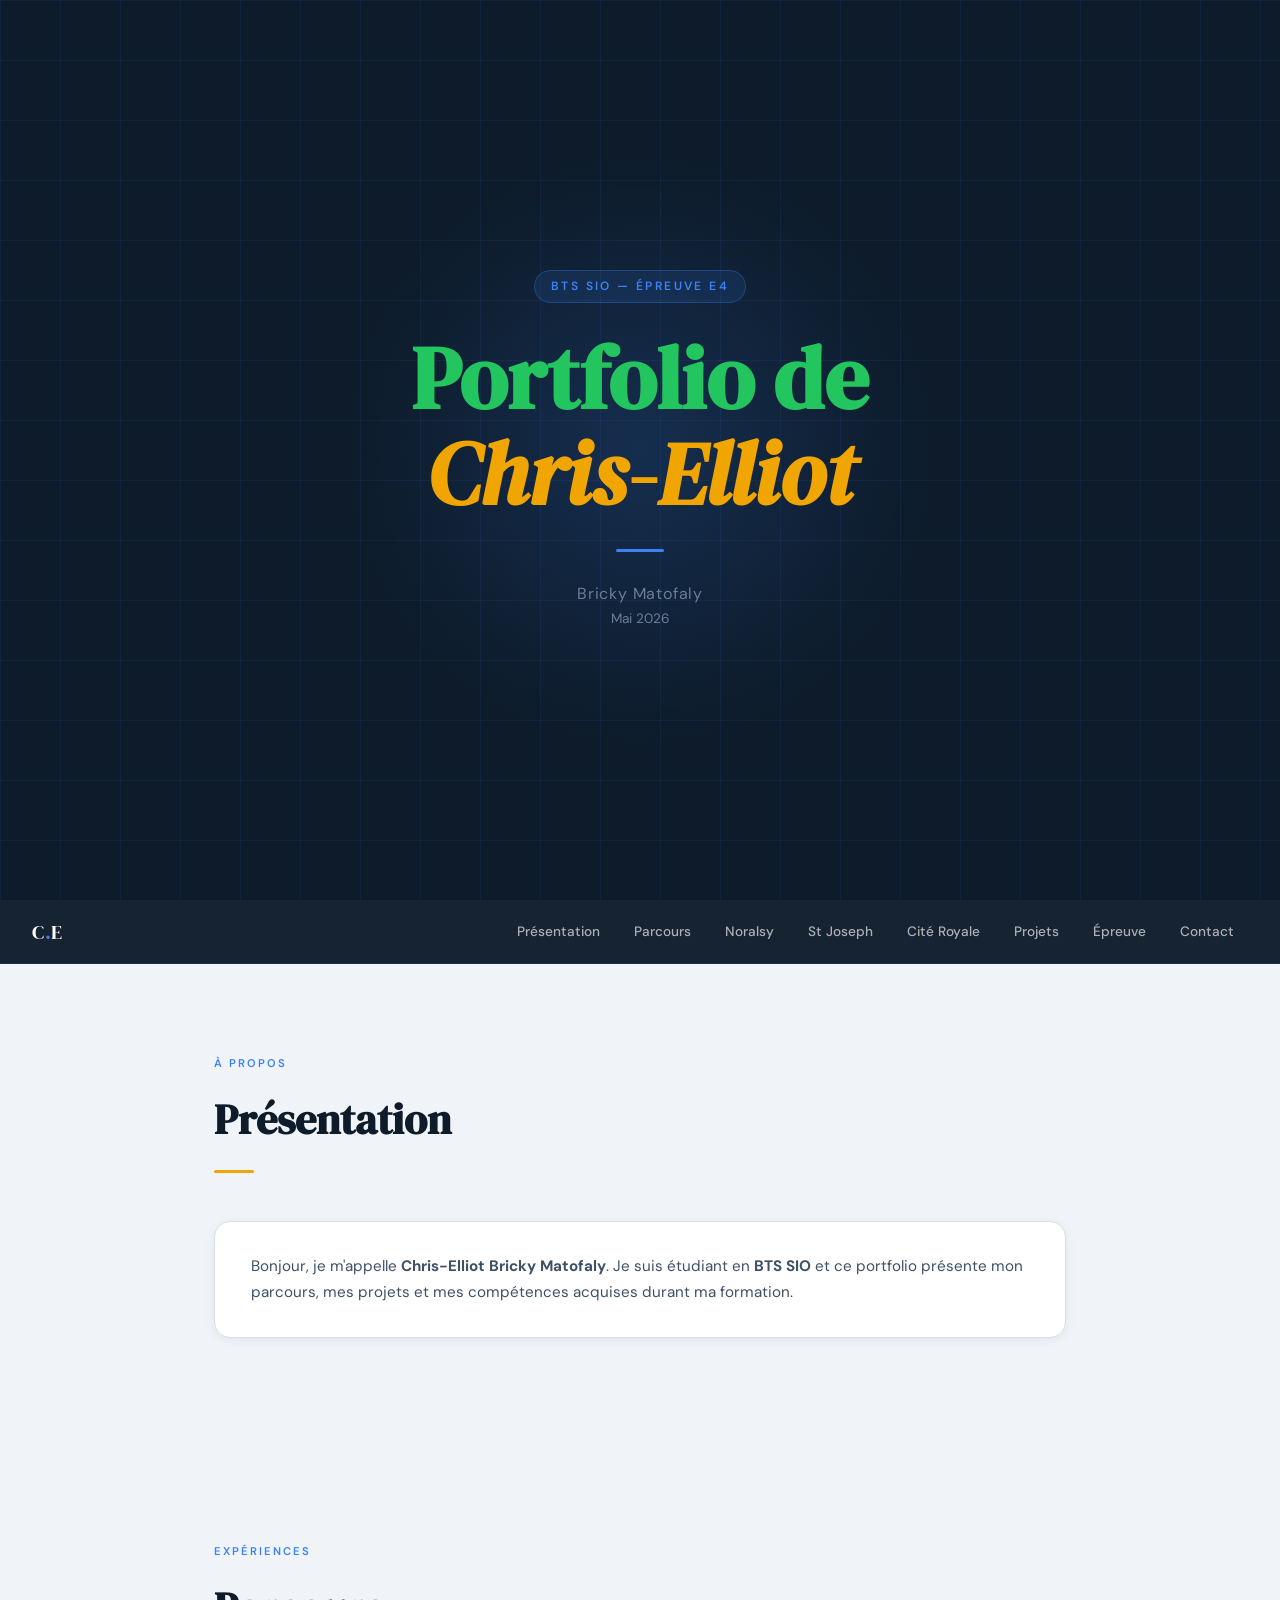
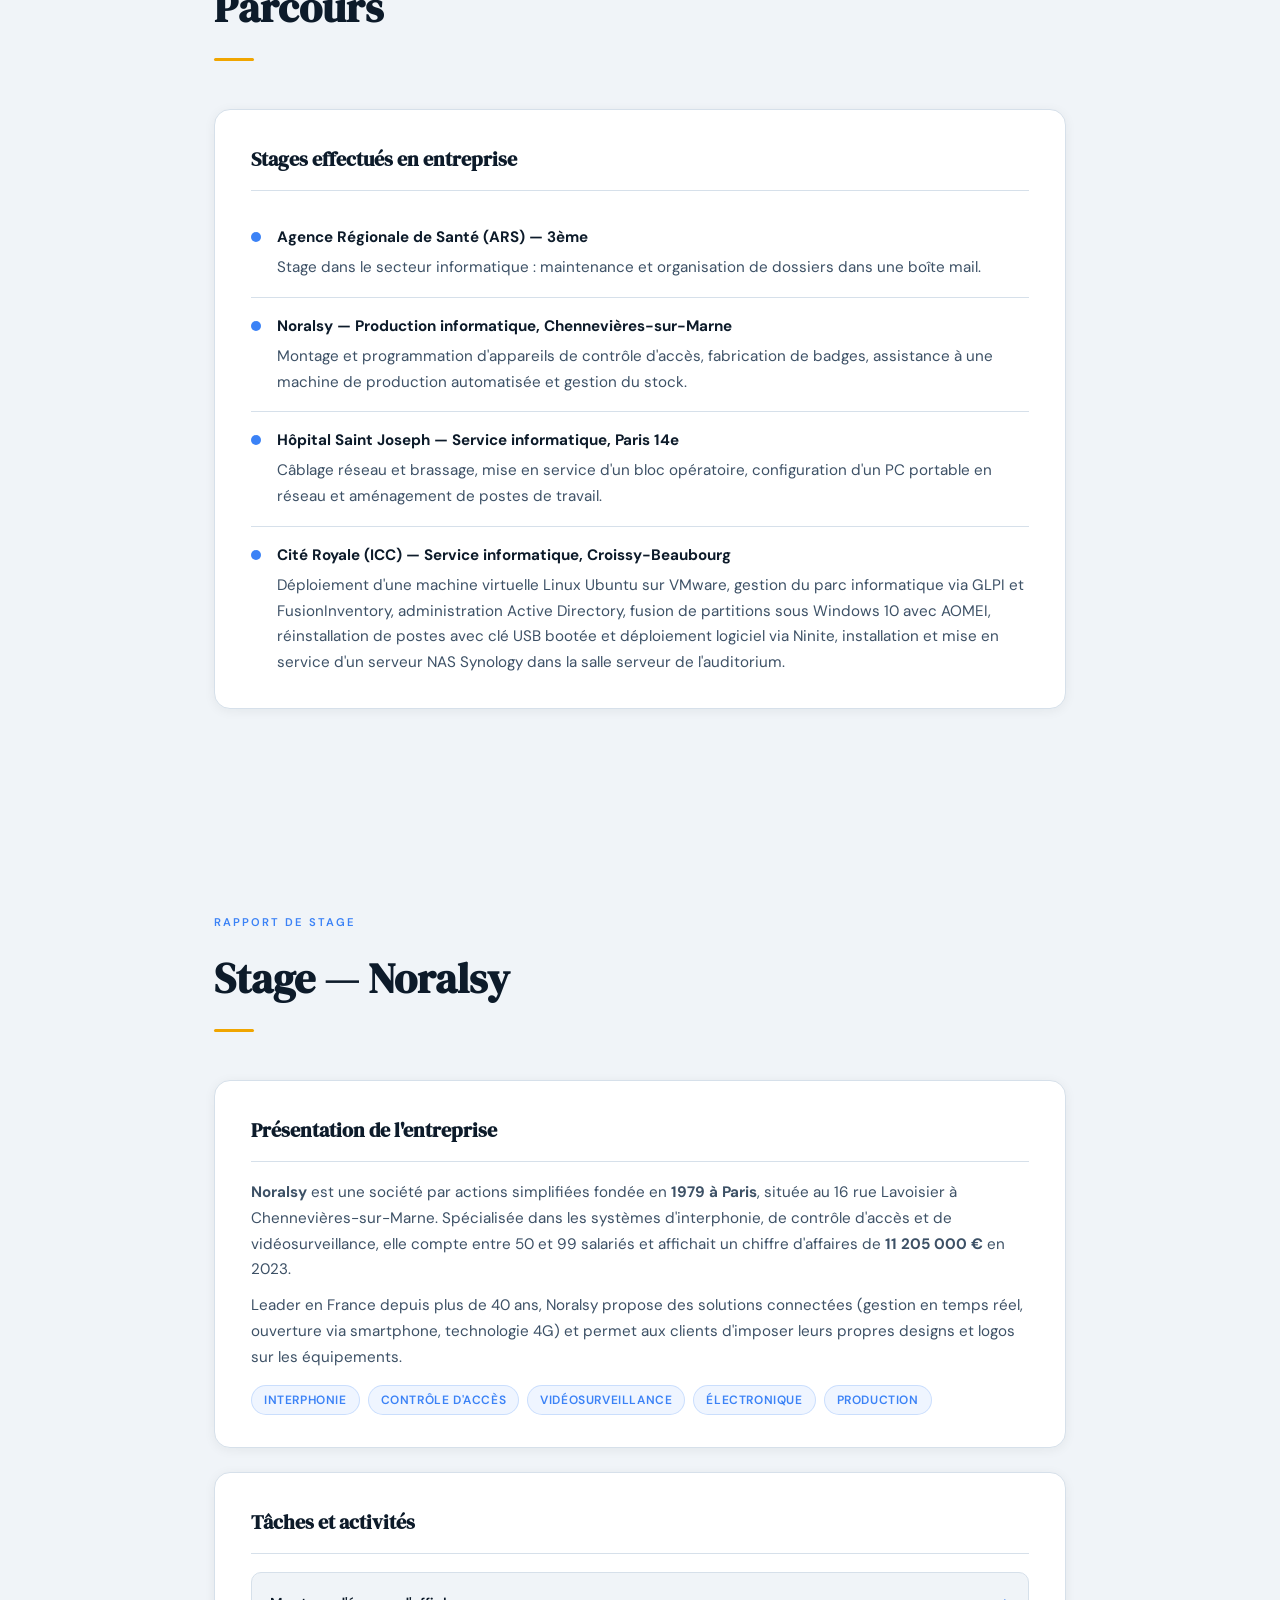
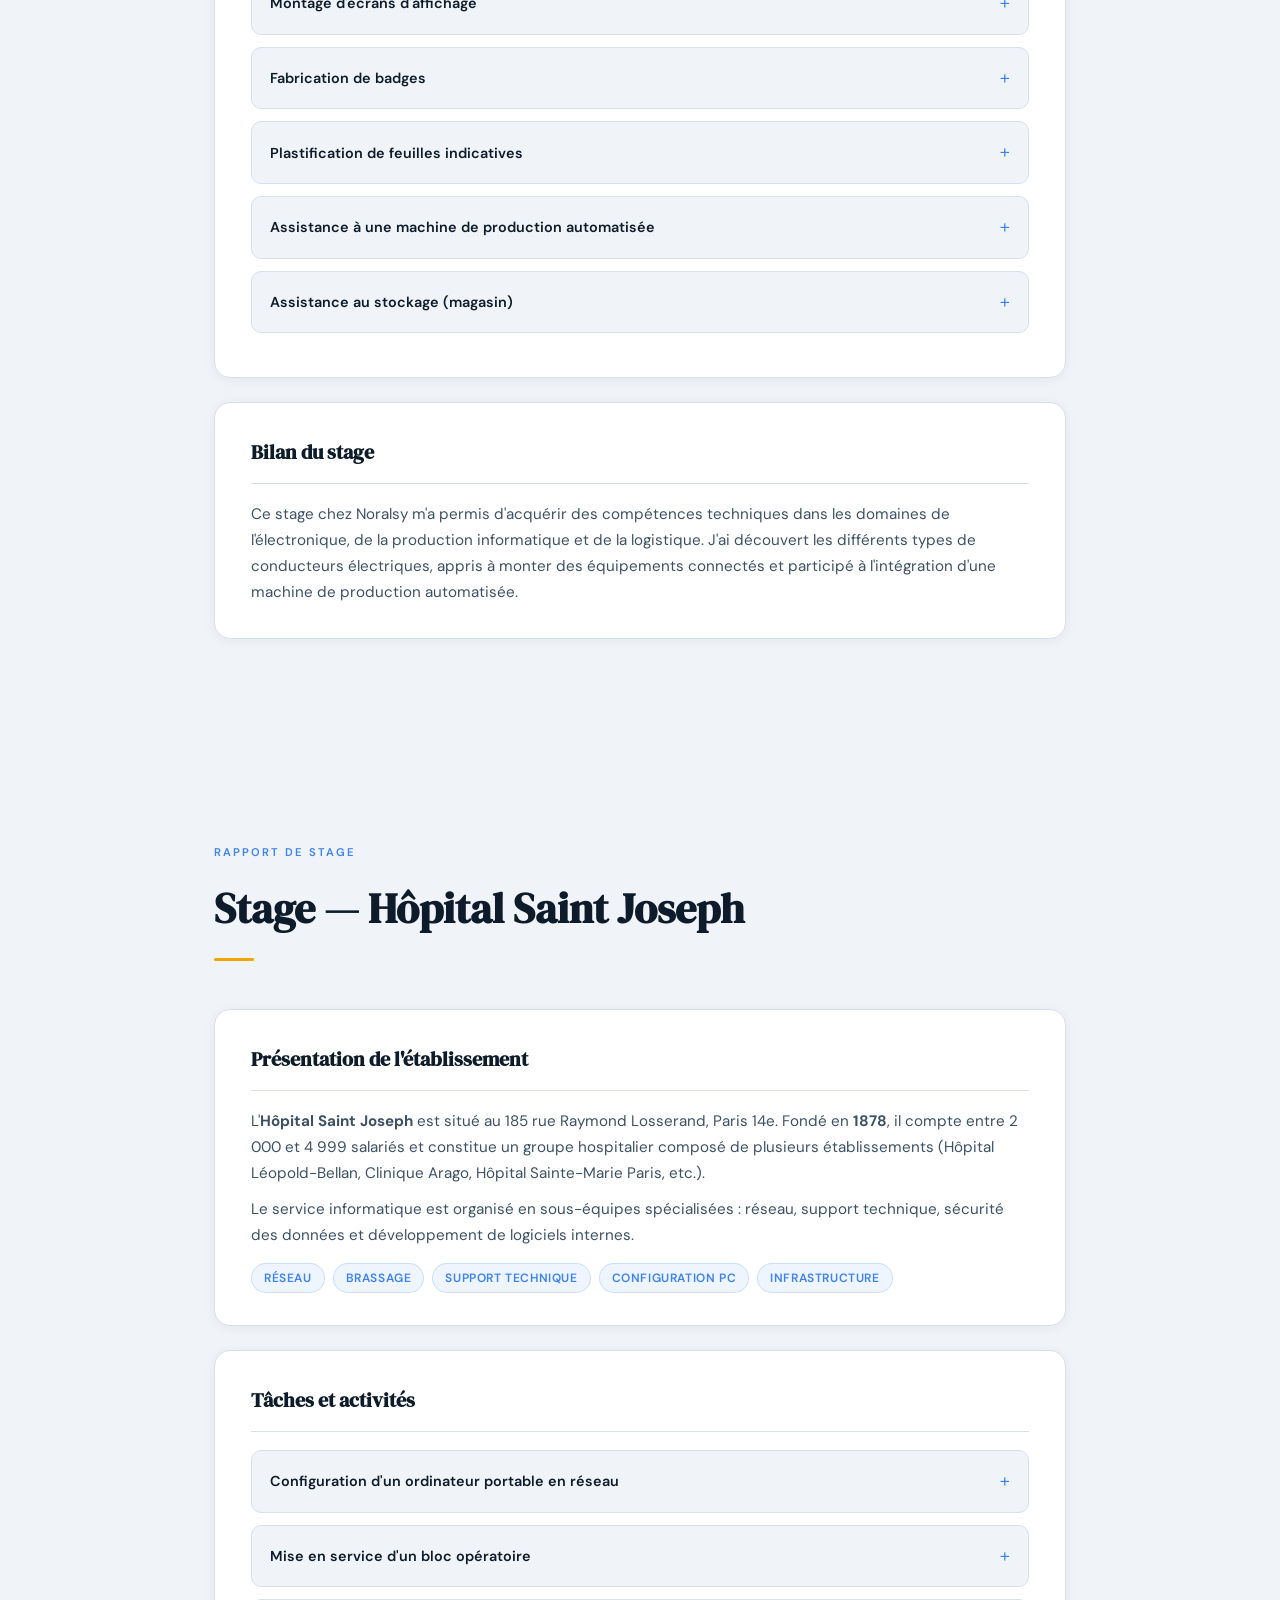
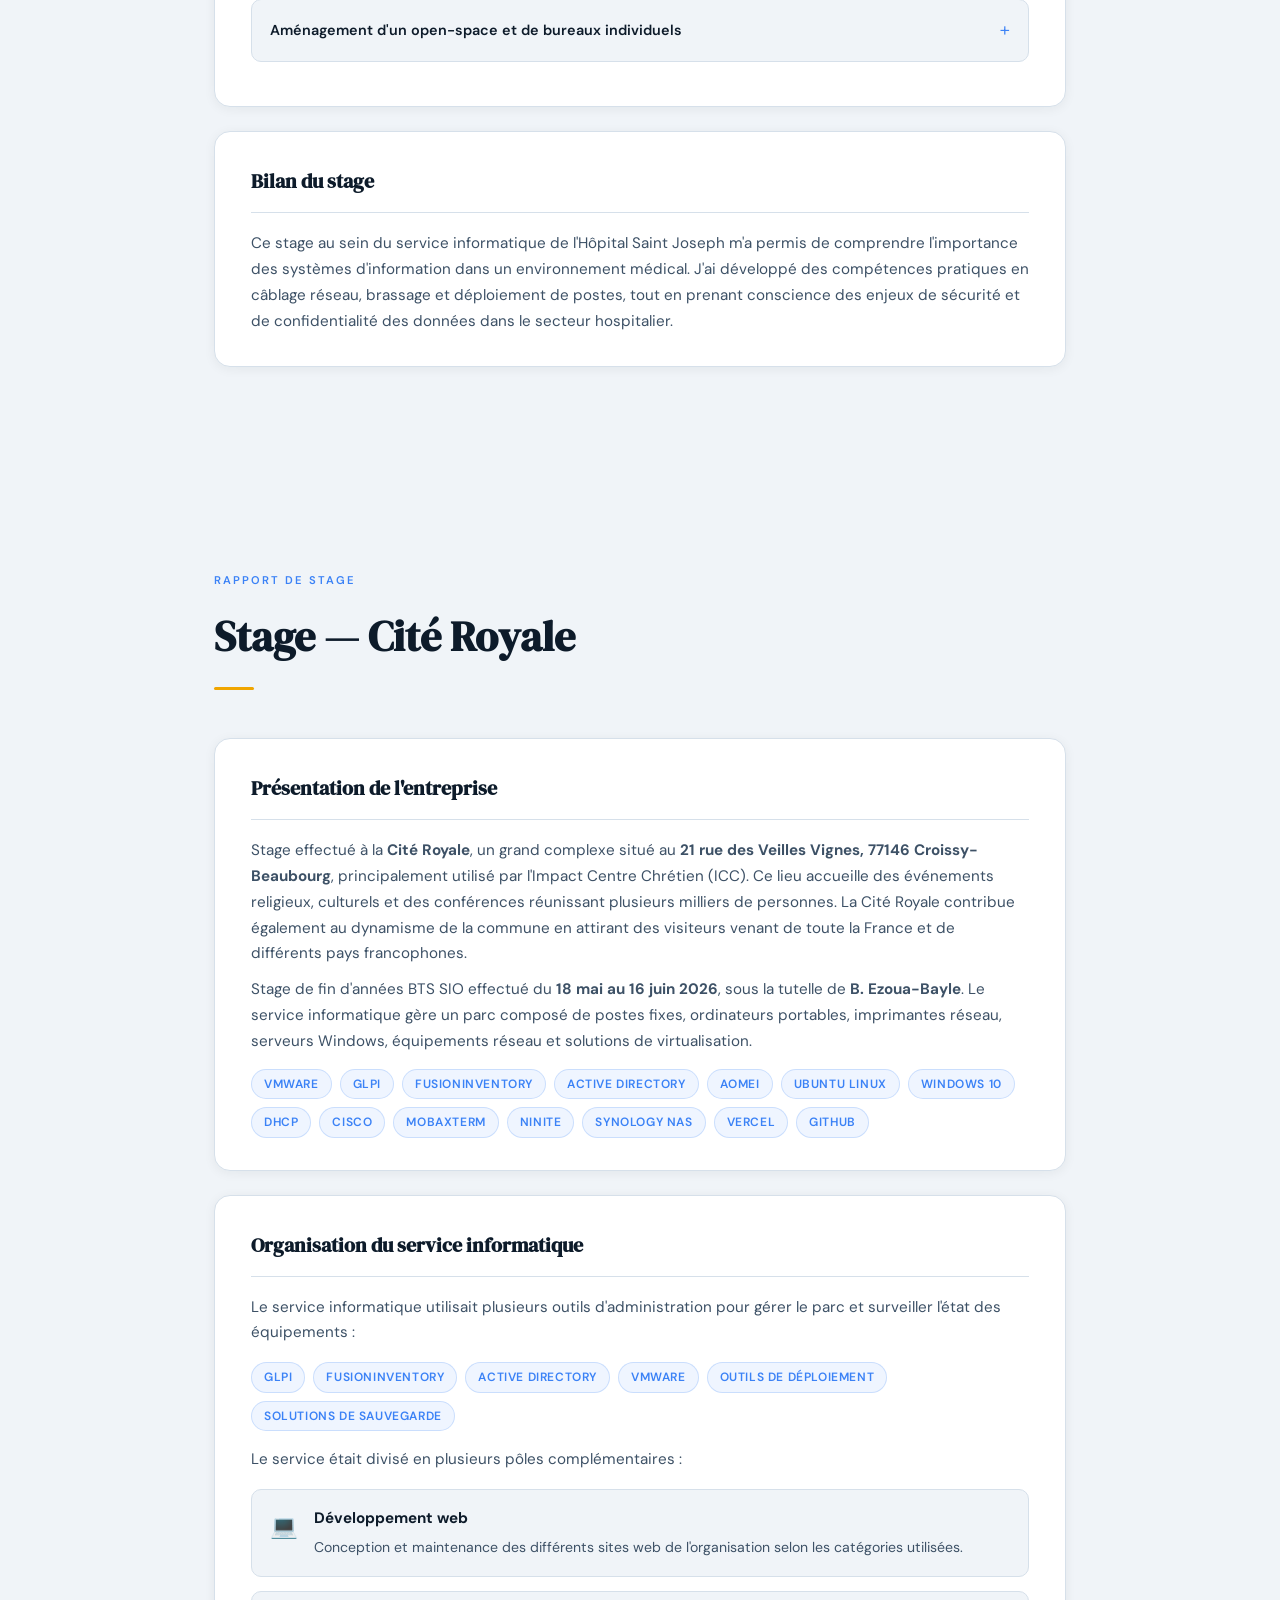
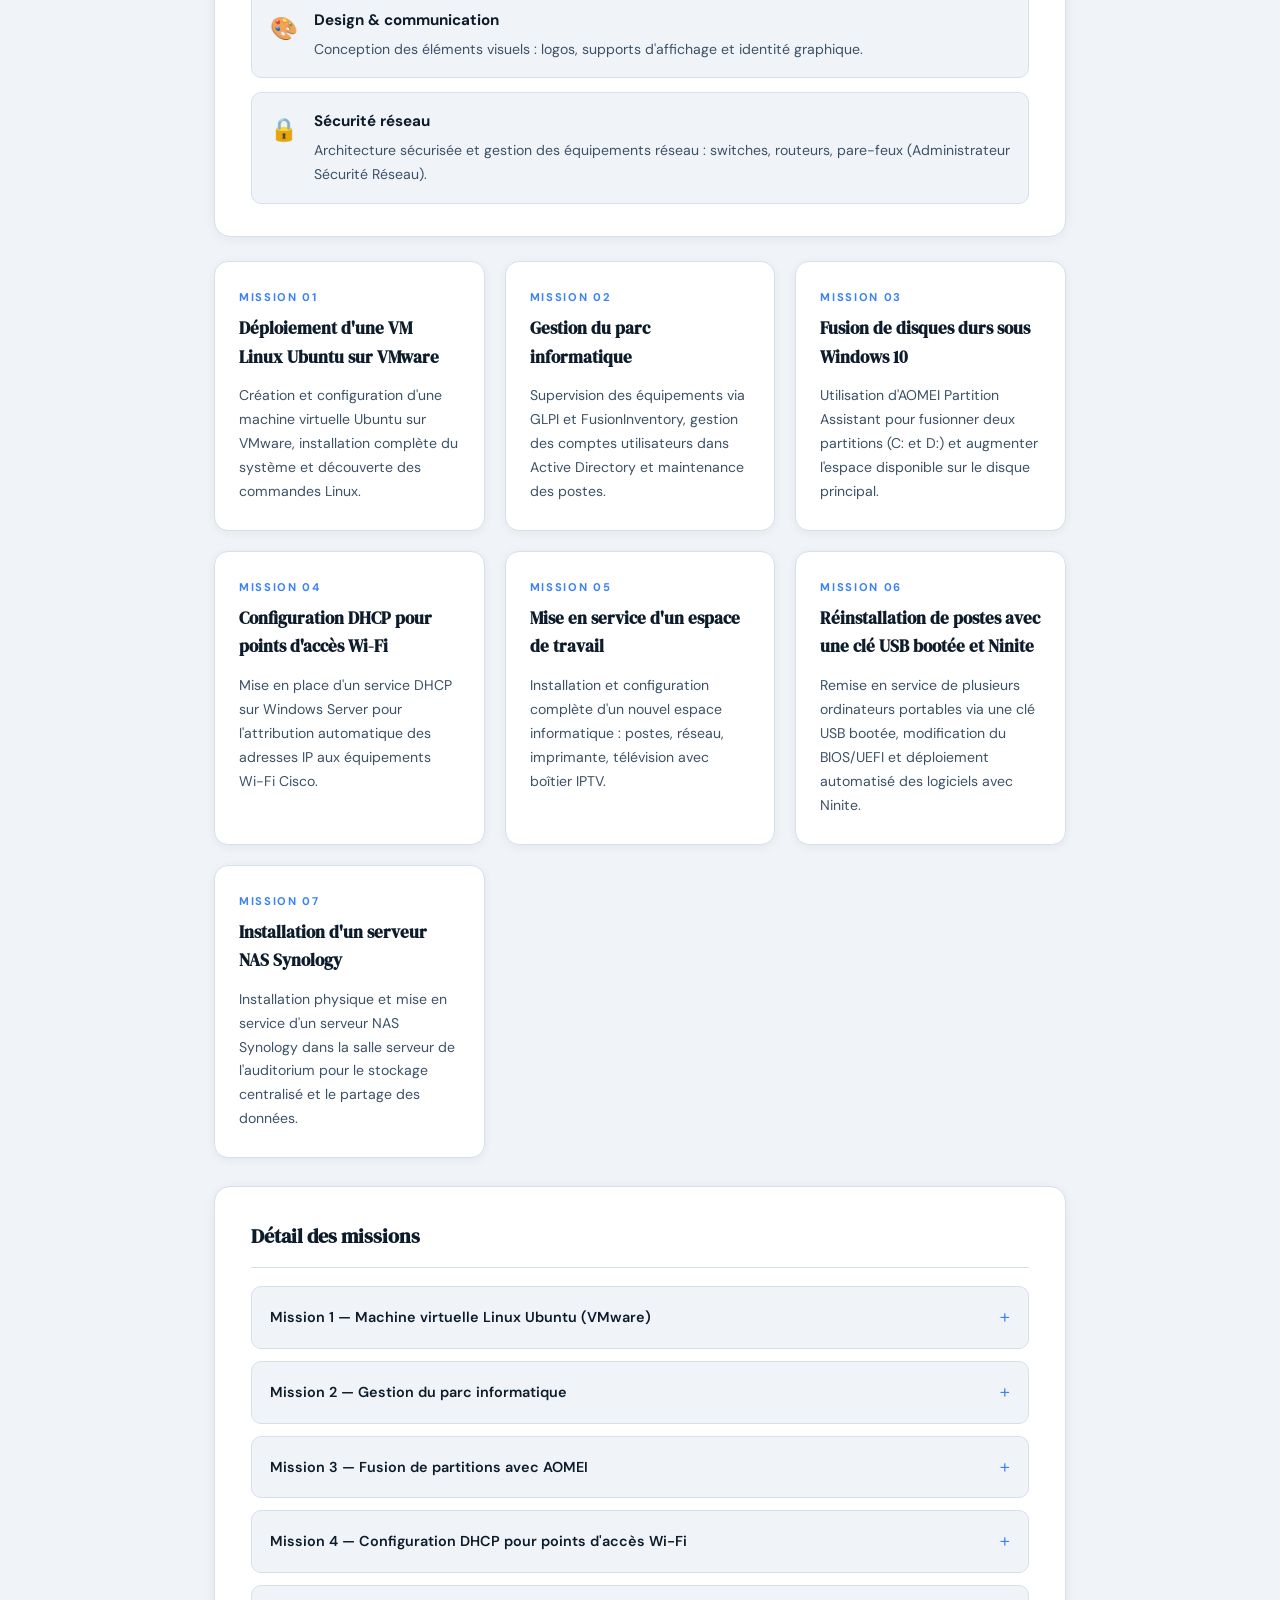
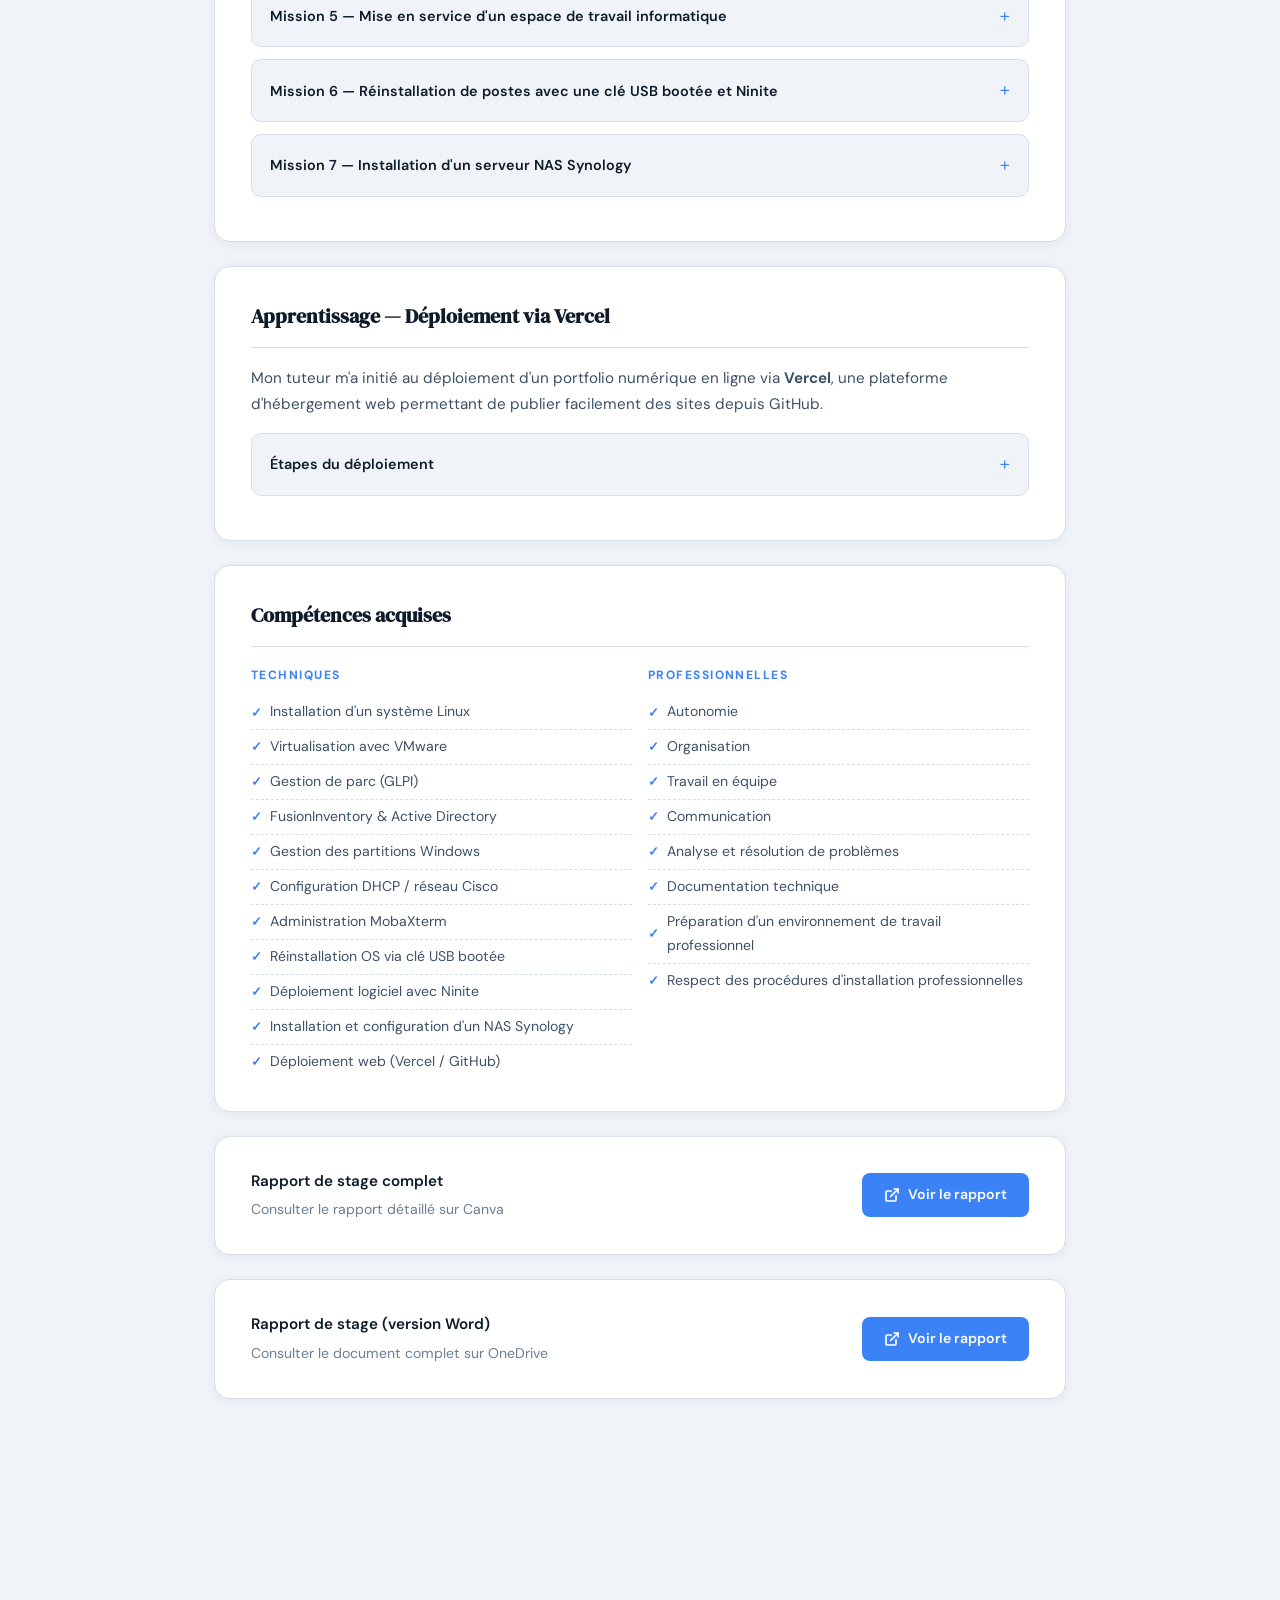
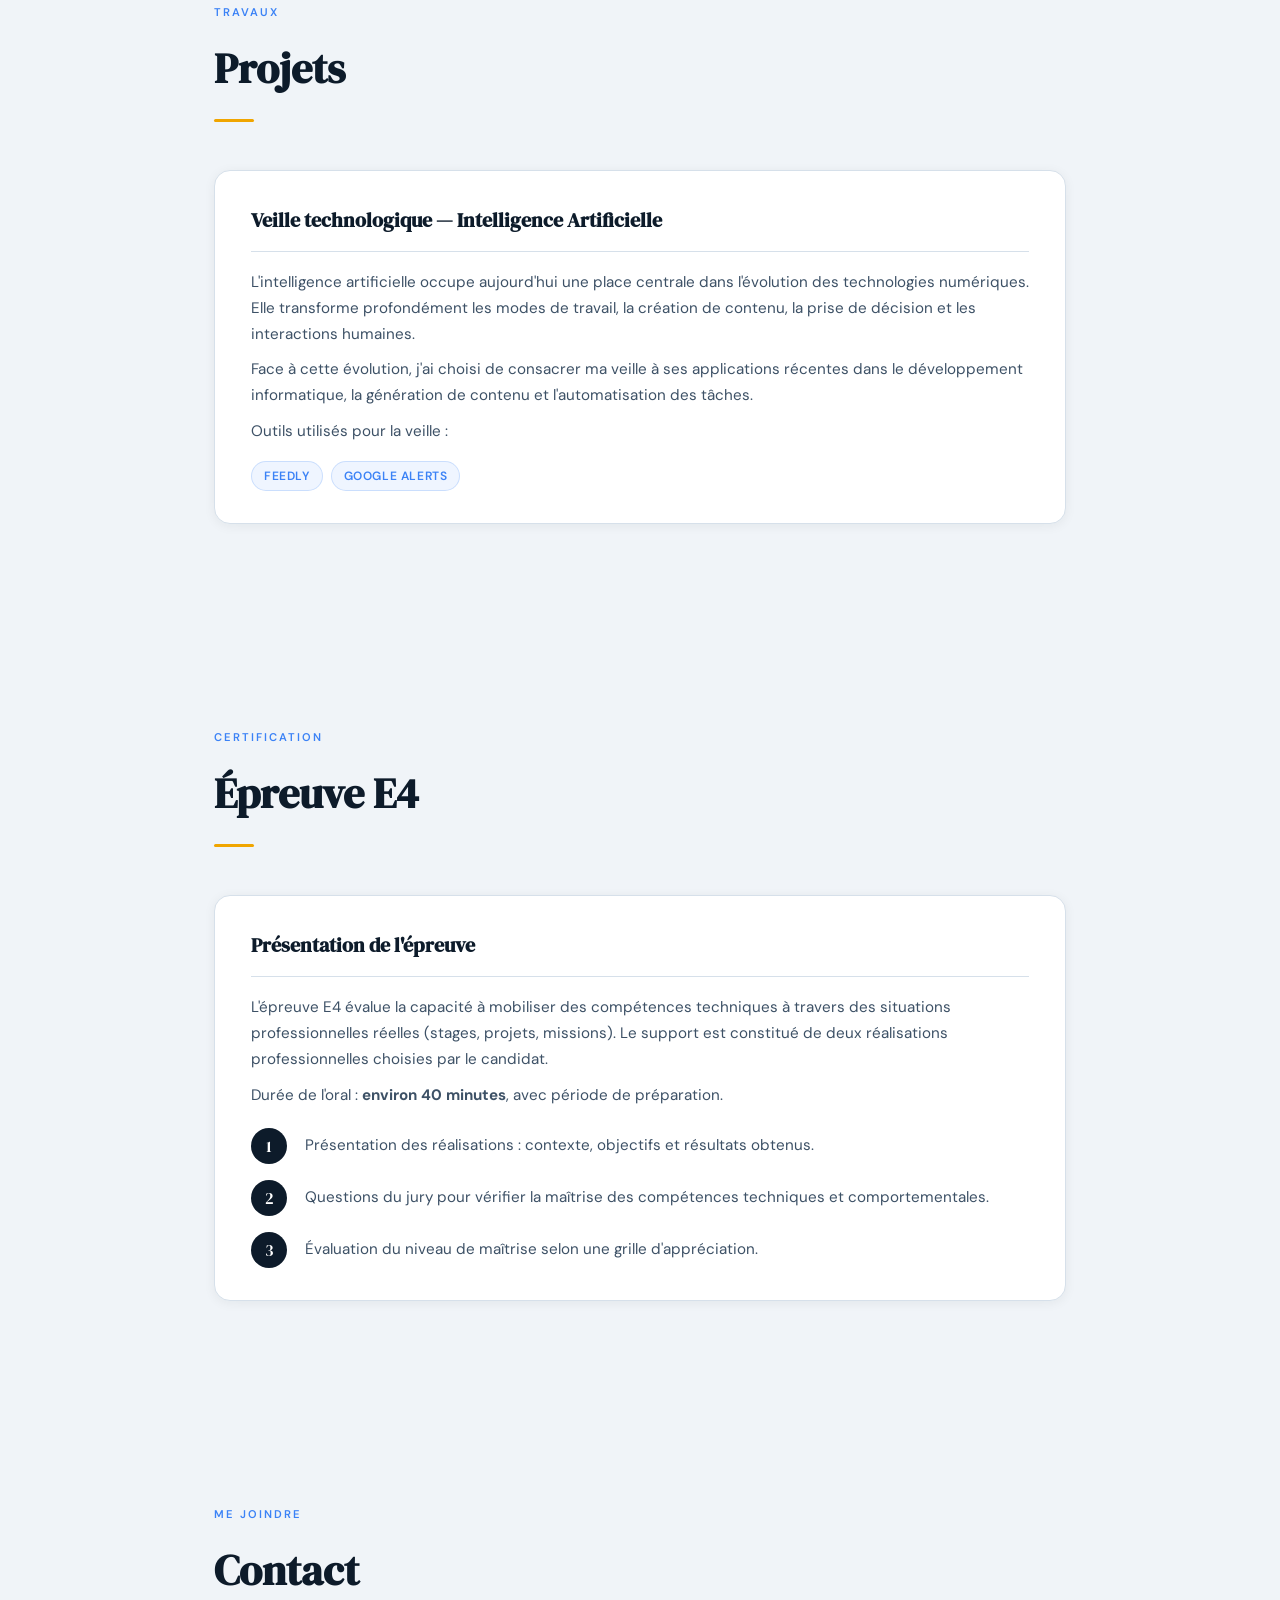
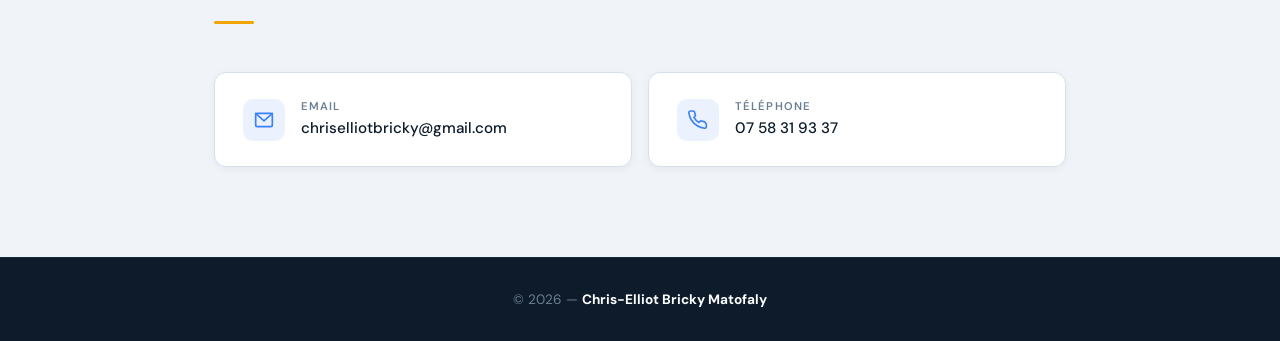
==== commit 60252387: "Update index.html" ====
--- a/index.html
+++ b/index.html
@@ -605,6 +605,21 @@
         Voir le rapport
       </a>
     </div>
+
+    <div class="card" style="display:flex; align-items:center; justify-content:space-between; flex-wrap:wrap; gap:16px;">
+      <div>
+        <p style="font-weight:600; color:var(--navy); margin-bottom:4px;">Rapport de stage (version Word)</p>
+        <p style="font-size:.88rem; color:var(--muted);">Consulter le document complet sur OneDrive</p>
+      </div>
+      <a href="https://1drv.ms/w/c/7e4ae454a2a04cdf/IQCrjtzisxWIT6Il_Z_YCw7TAZAOvun6tDOH1Tf-hfkye5k?e=ugwlwP" target="_blank" rel="noopener"
+         style="display:inline-flex; align-items:center; gap:8px; background:var(--accent); color:#fff;
+                text-decoration:none; padding:10px 22px; border-radius:8px; font-size:.88rem;
+                font-weight:600; transition:opacity .2s;"
+         onmouseover="this.style.opacity='.85'" onmouseout="this.style.opacity='1'">
+        <svg width="16" height="16" viewBox="0 0 24 24" fill="none" stroke="currentColor" stroke-width="2.5" stroke-linecap="round" stroke-linejoin="round"><path d="M18 13v6a2 2 0 0 1-2 2H5a2 2 0 0 1-2-2V8a2 2 0 0 1 2-2h6"/><polyline points="15 3 21 3 21 9"/><line x1="10" y1="14" x2="21" y2="3"/></svg>
+        Voir le rapport
+      </a>
+    </div>
   </div>
 
   <!-- PROJETS -->
--- a/style.css
+++ b/style.css
@@ -456,6 +456,30 @@
   line-height: 1.6;
 }
 
+/* ── MISSION IMAGE (illustration avant/après) ── */
+.mission-image {
+  margin-top: 14px;
+  border: 1px solid var(--border);
+  border-radius: 10px;
+  overflow: hidden;
+  background: var(--white);
+}
+
+.mission-image img {
+  display: block;
+  width: 100%;
+  height: auto;
+}
+
+.mission-image-caption {
+  font-size: .78rem;
+  color: var(--muted);
+  padding: 10px 14px;
+  border-top: 1px solid var(--border);
+  background: var(--light);
+  margin-bottom: 0;
+}
+
 /* ── SKILLS GRID ──────────────────────── */
 .skills-grid {
   display: grid;
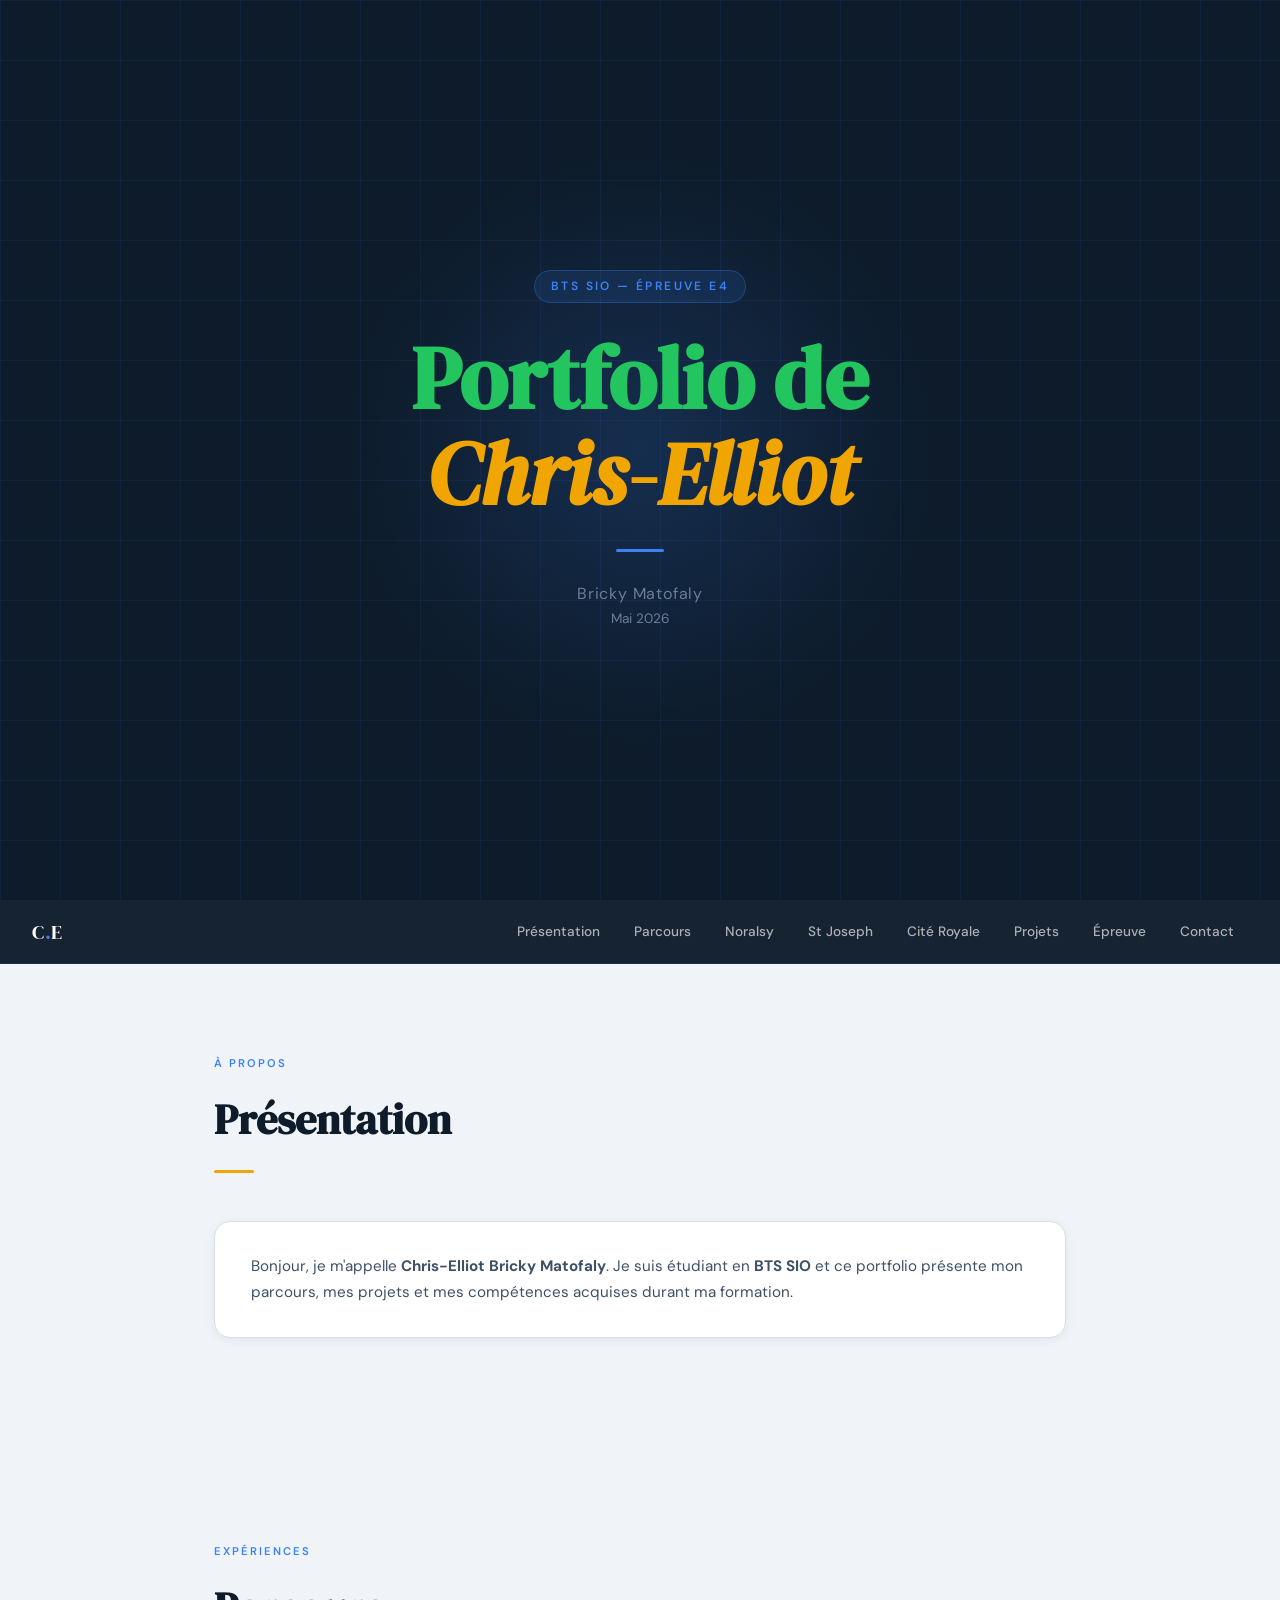
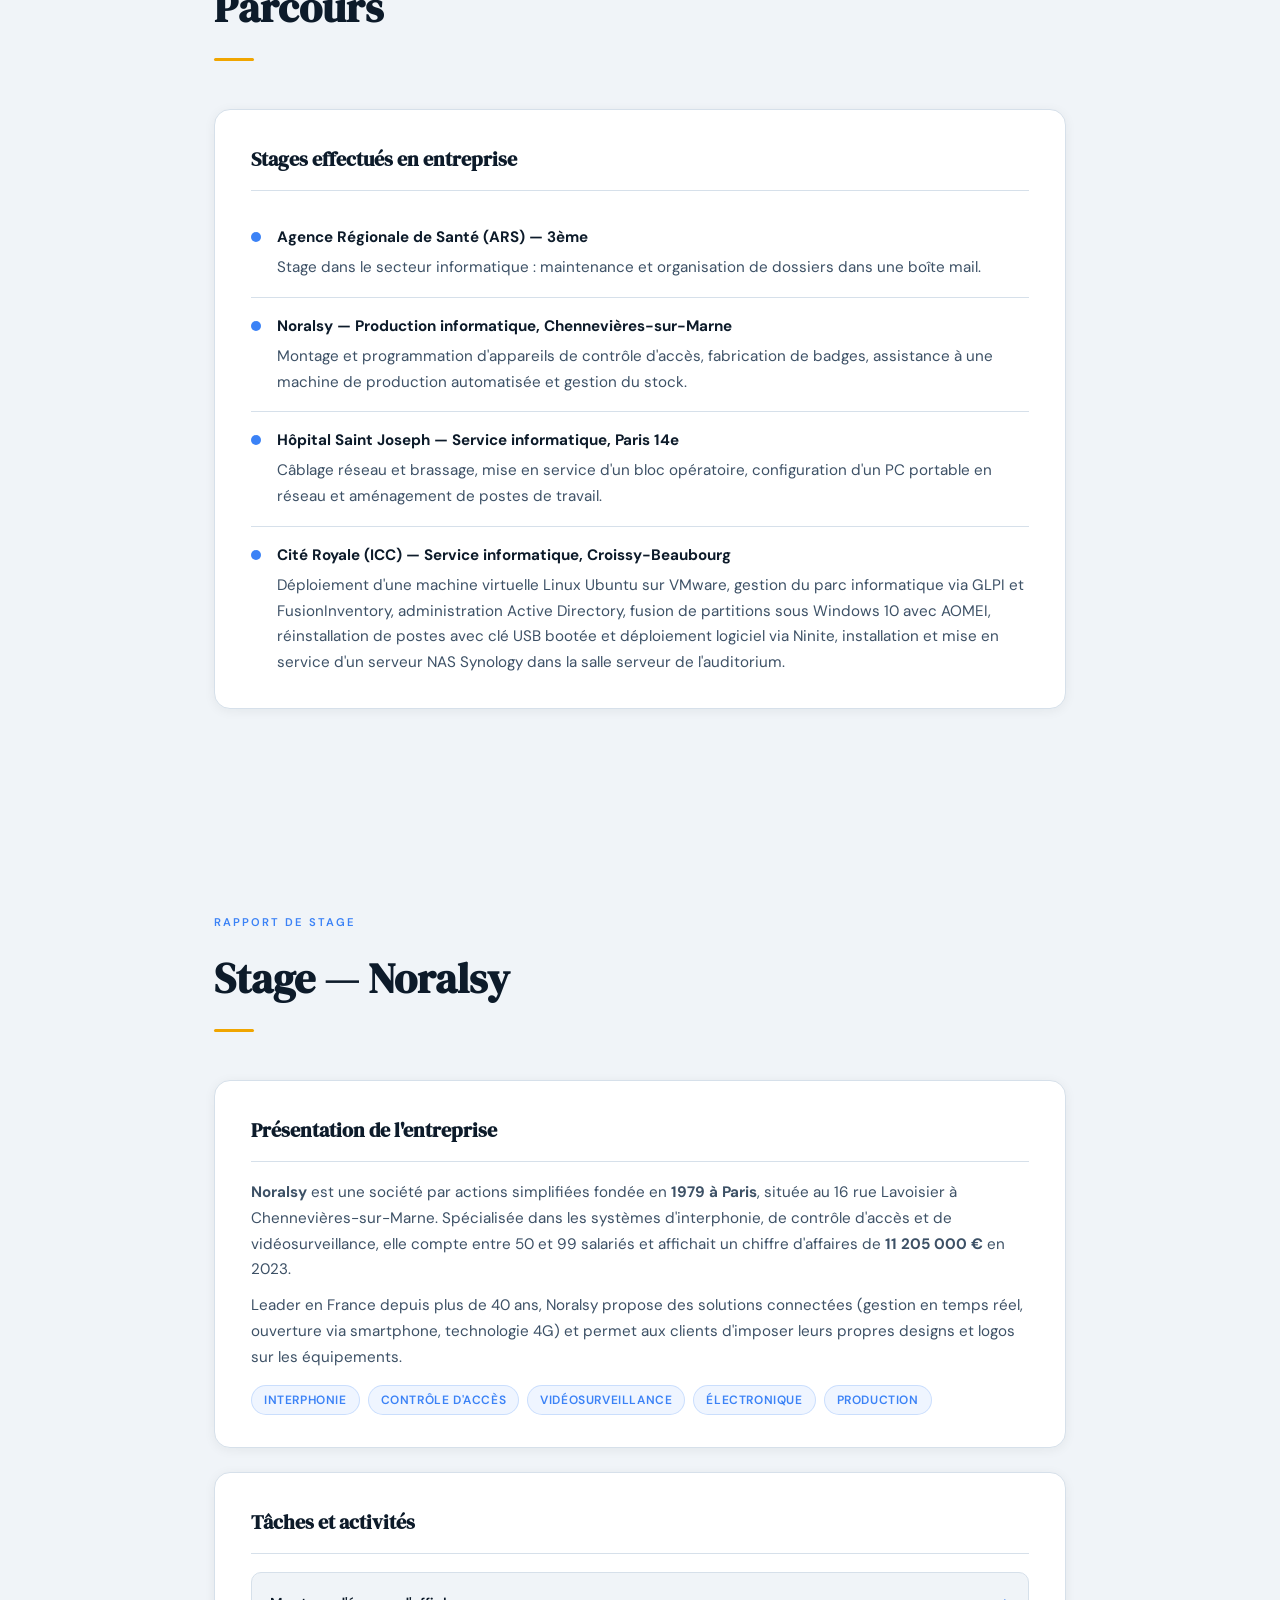
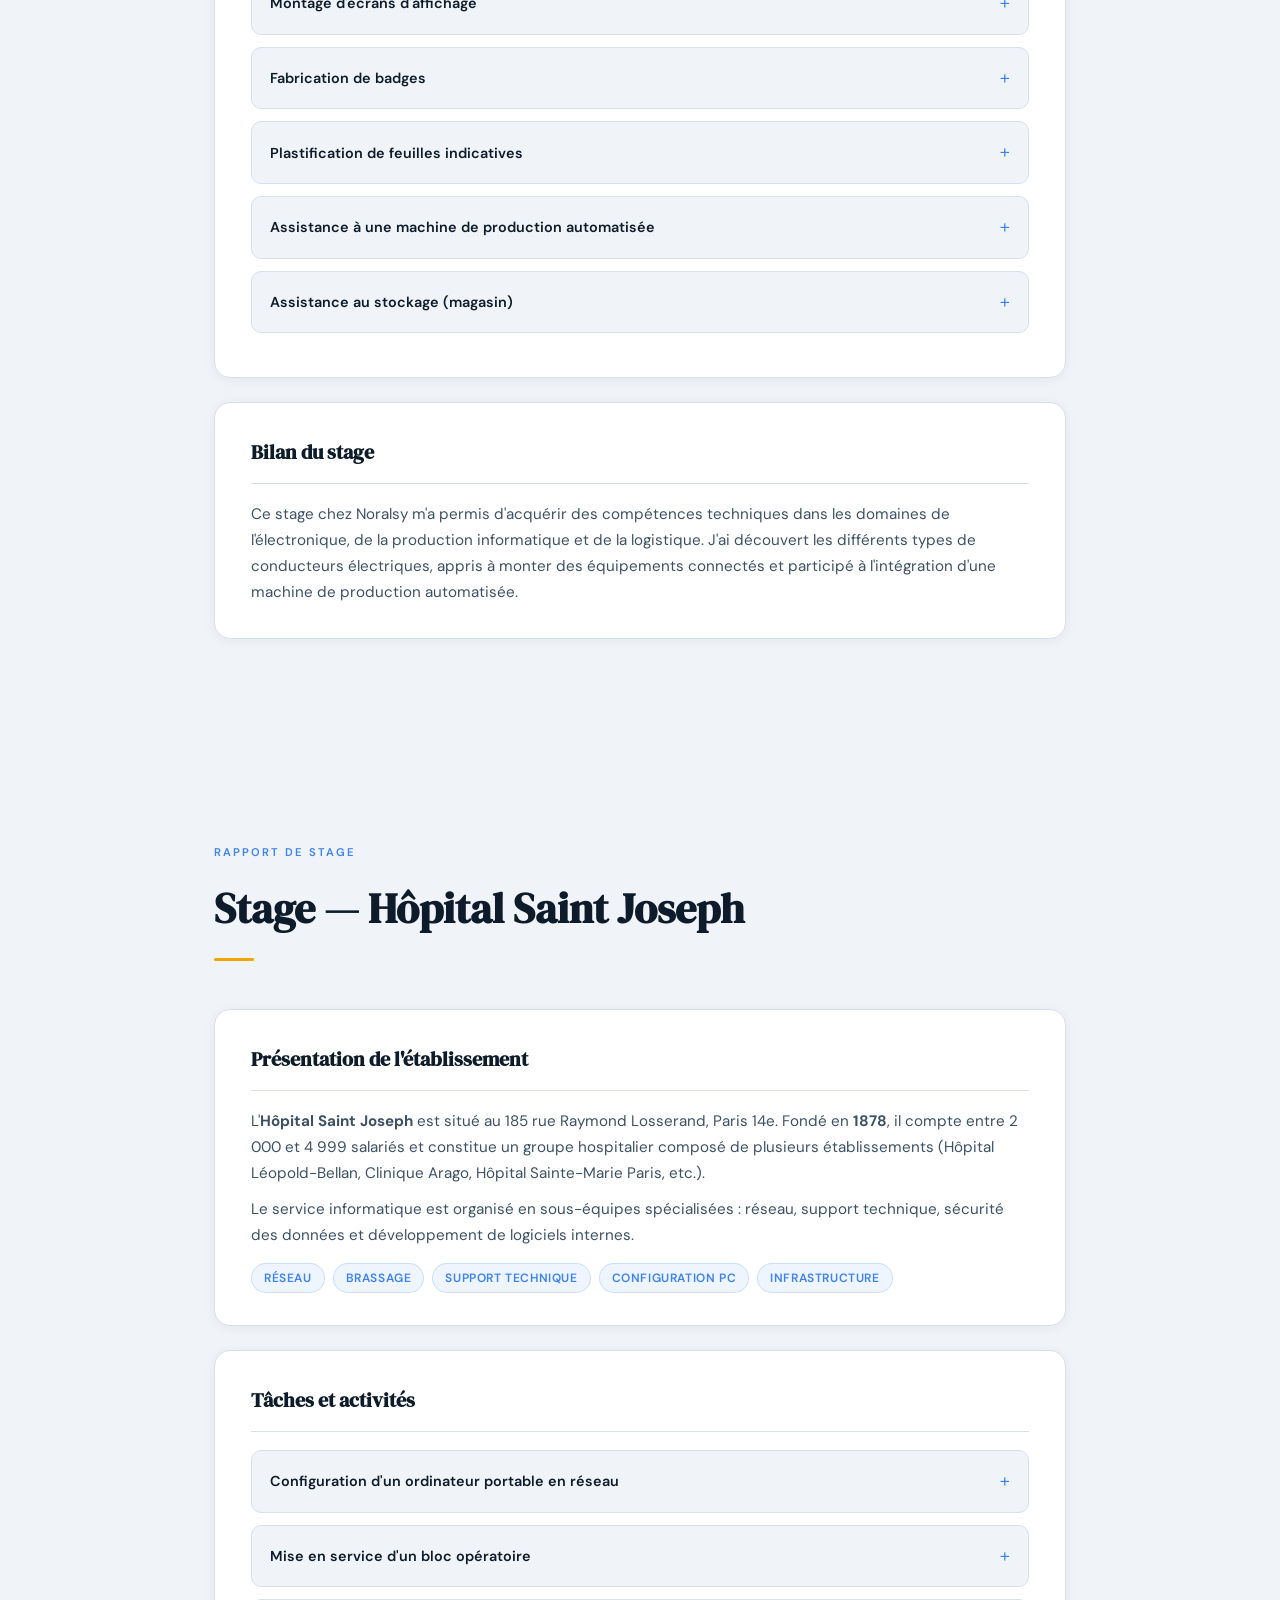
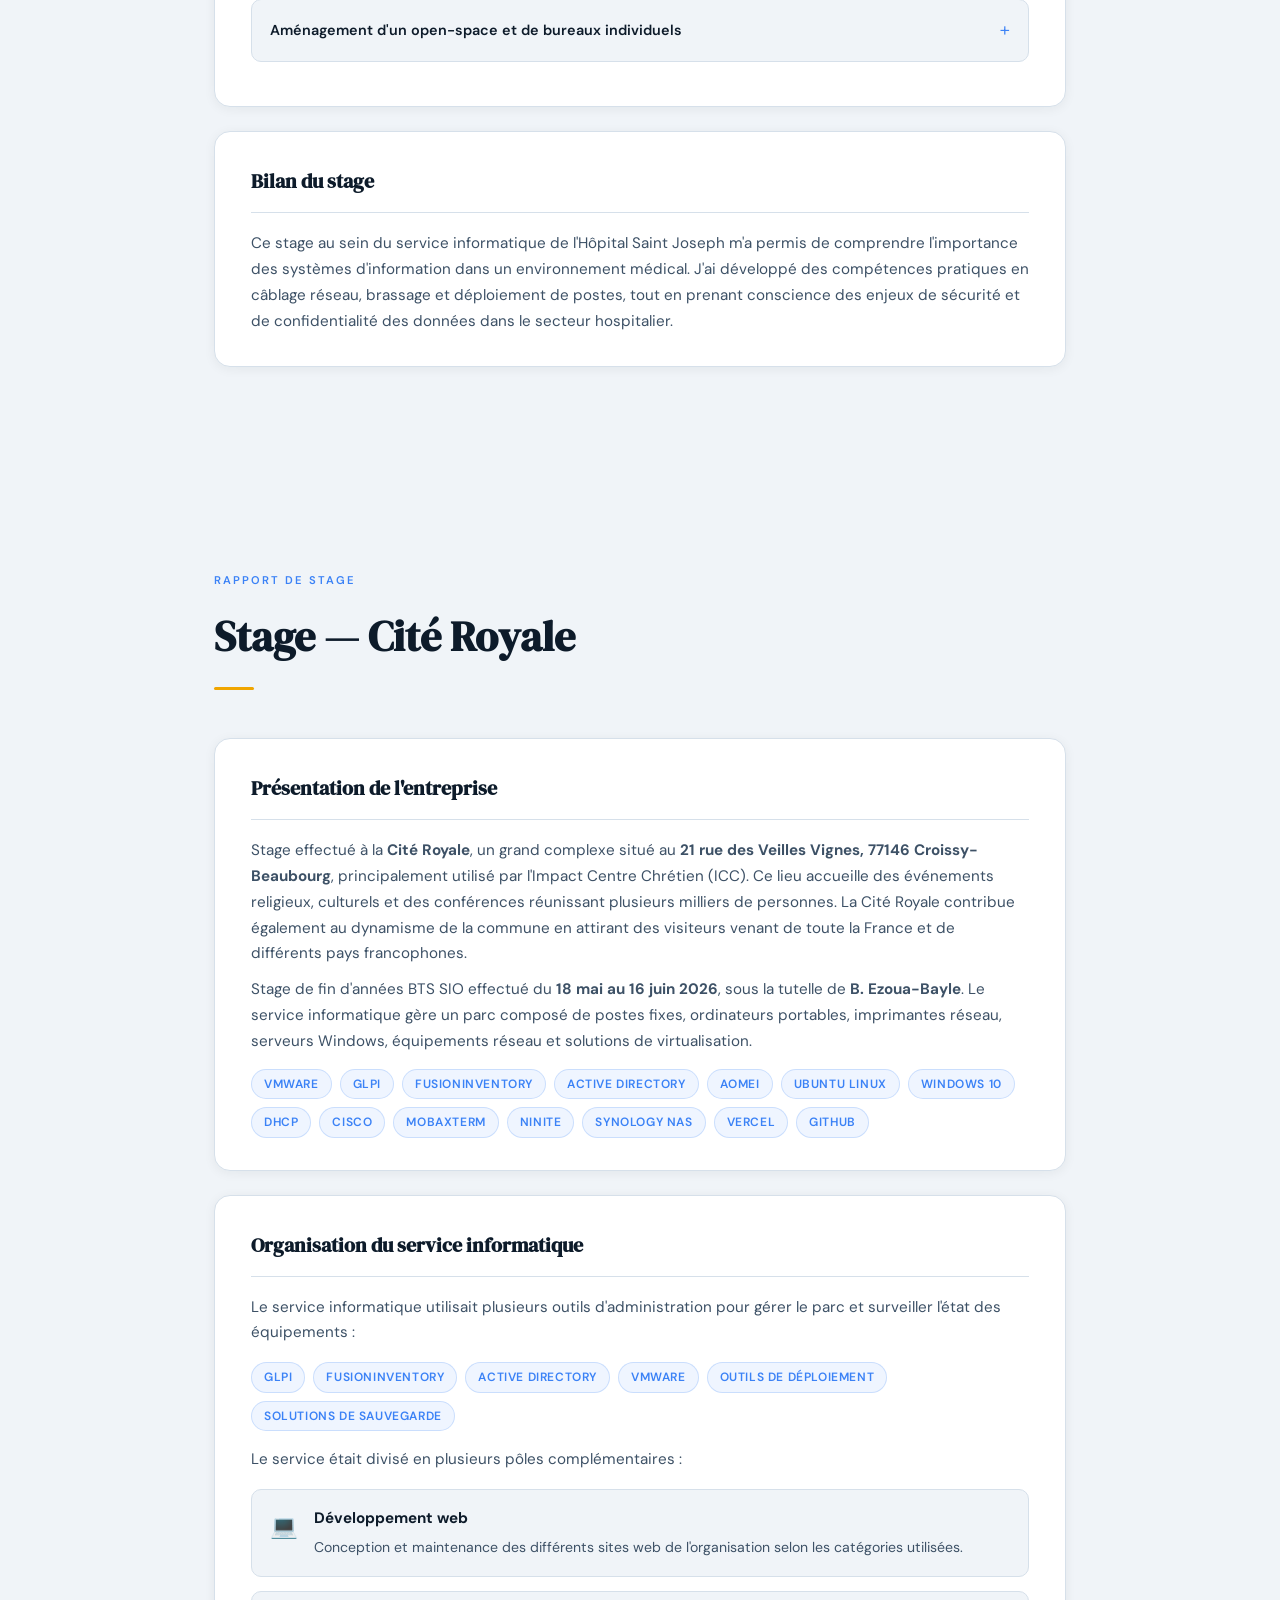
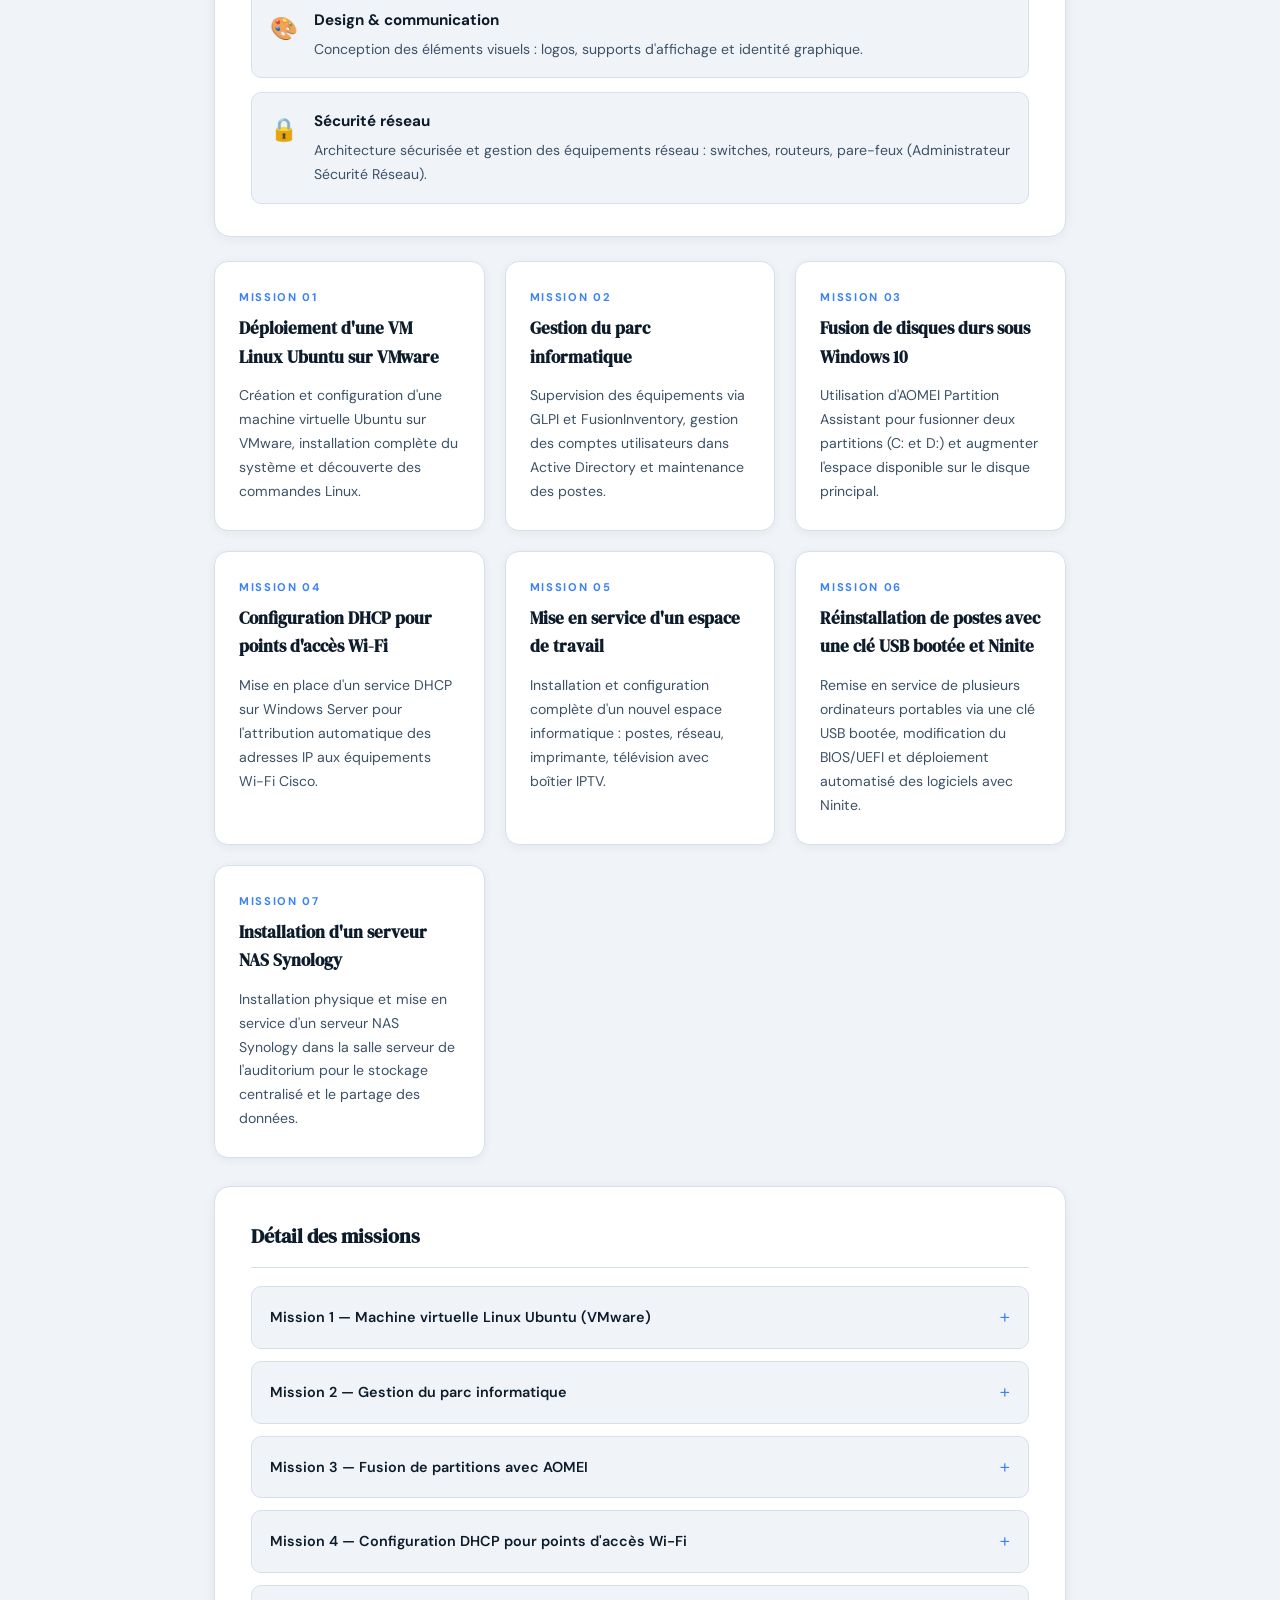
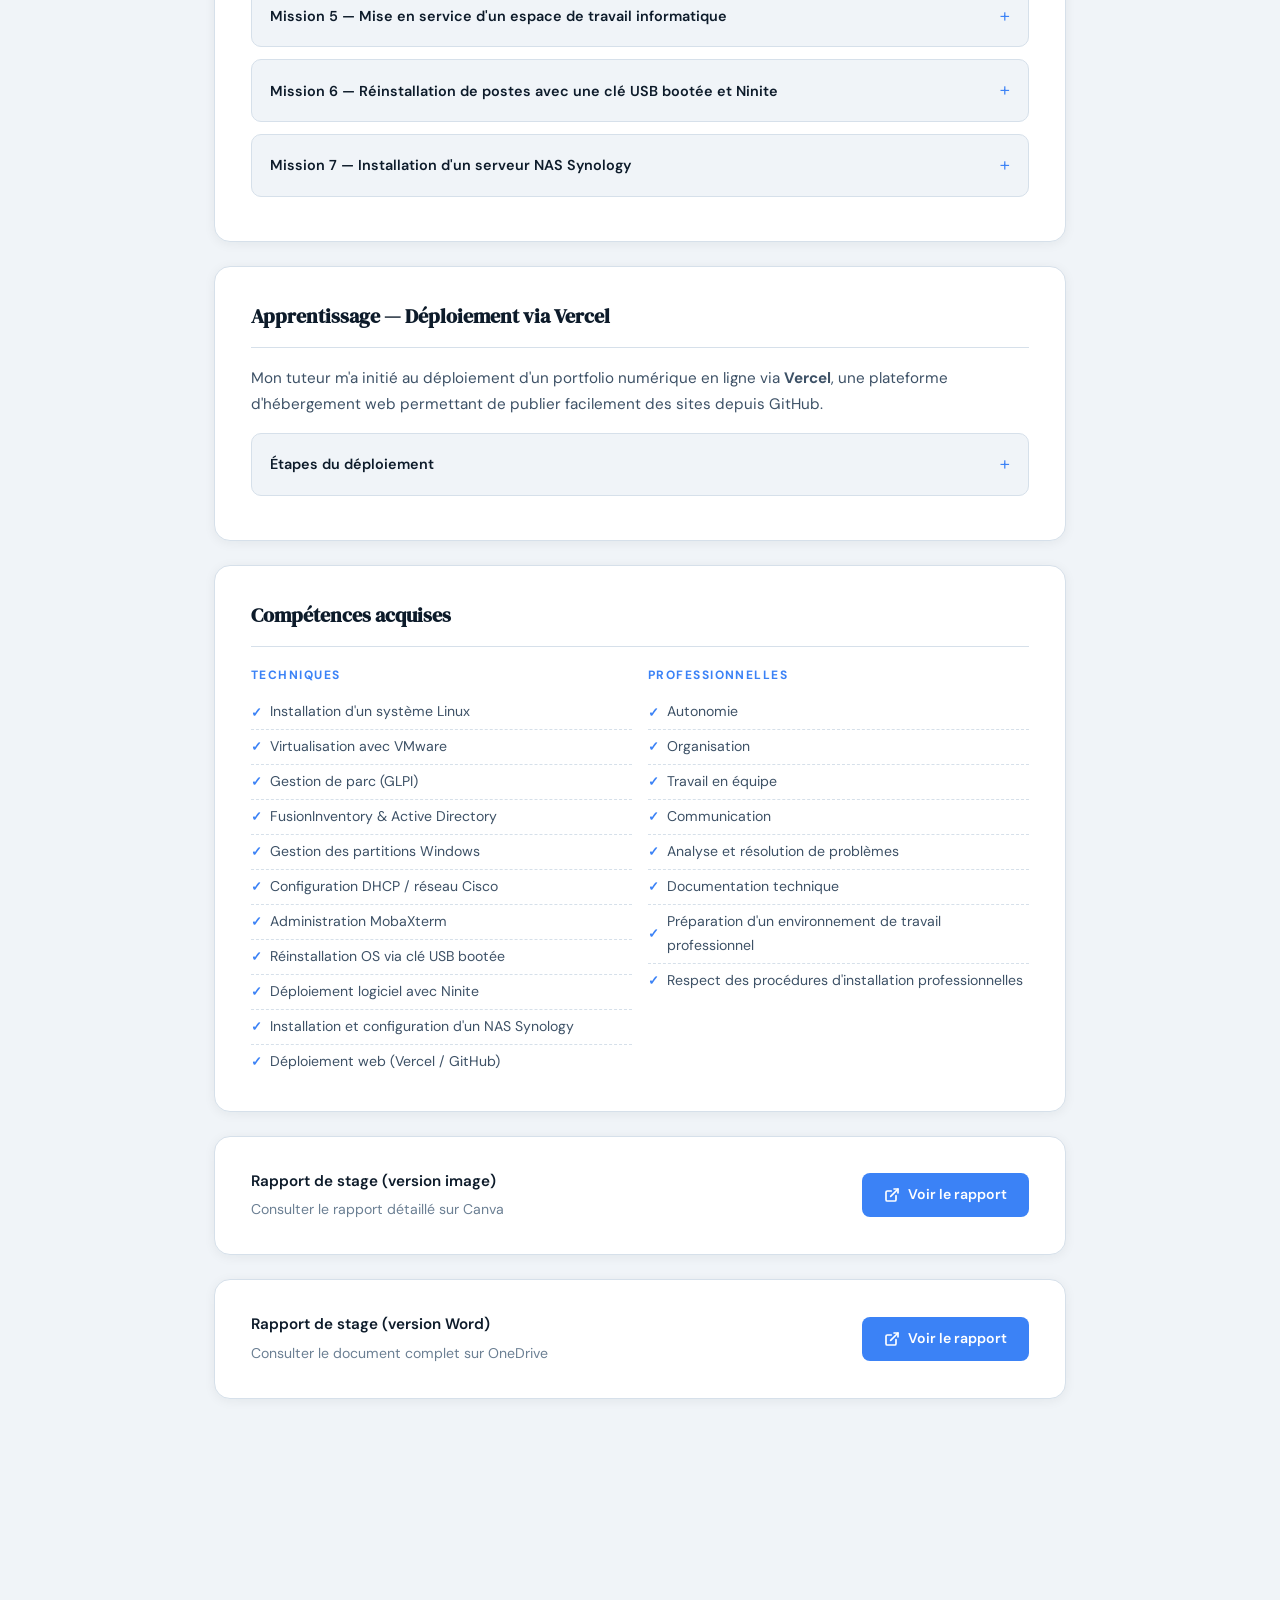
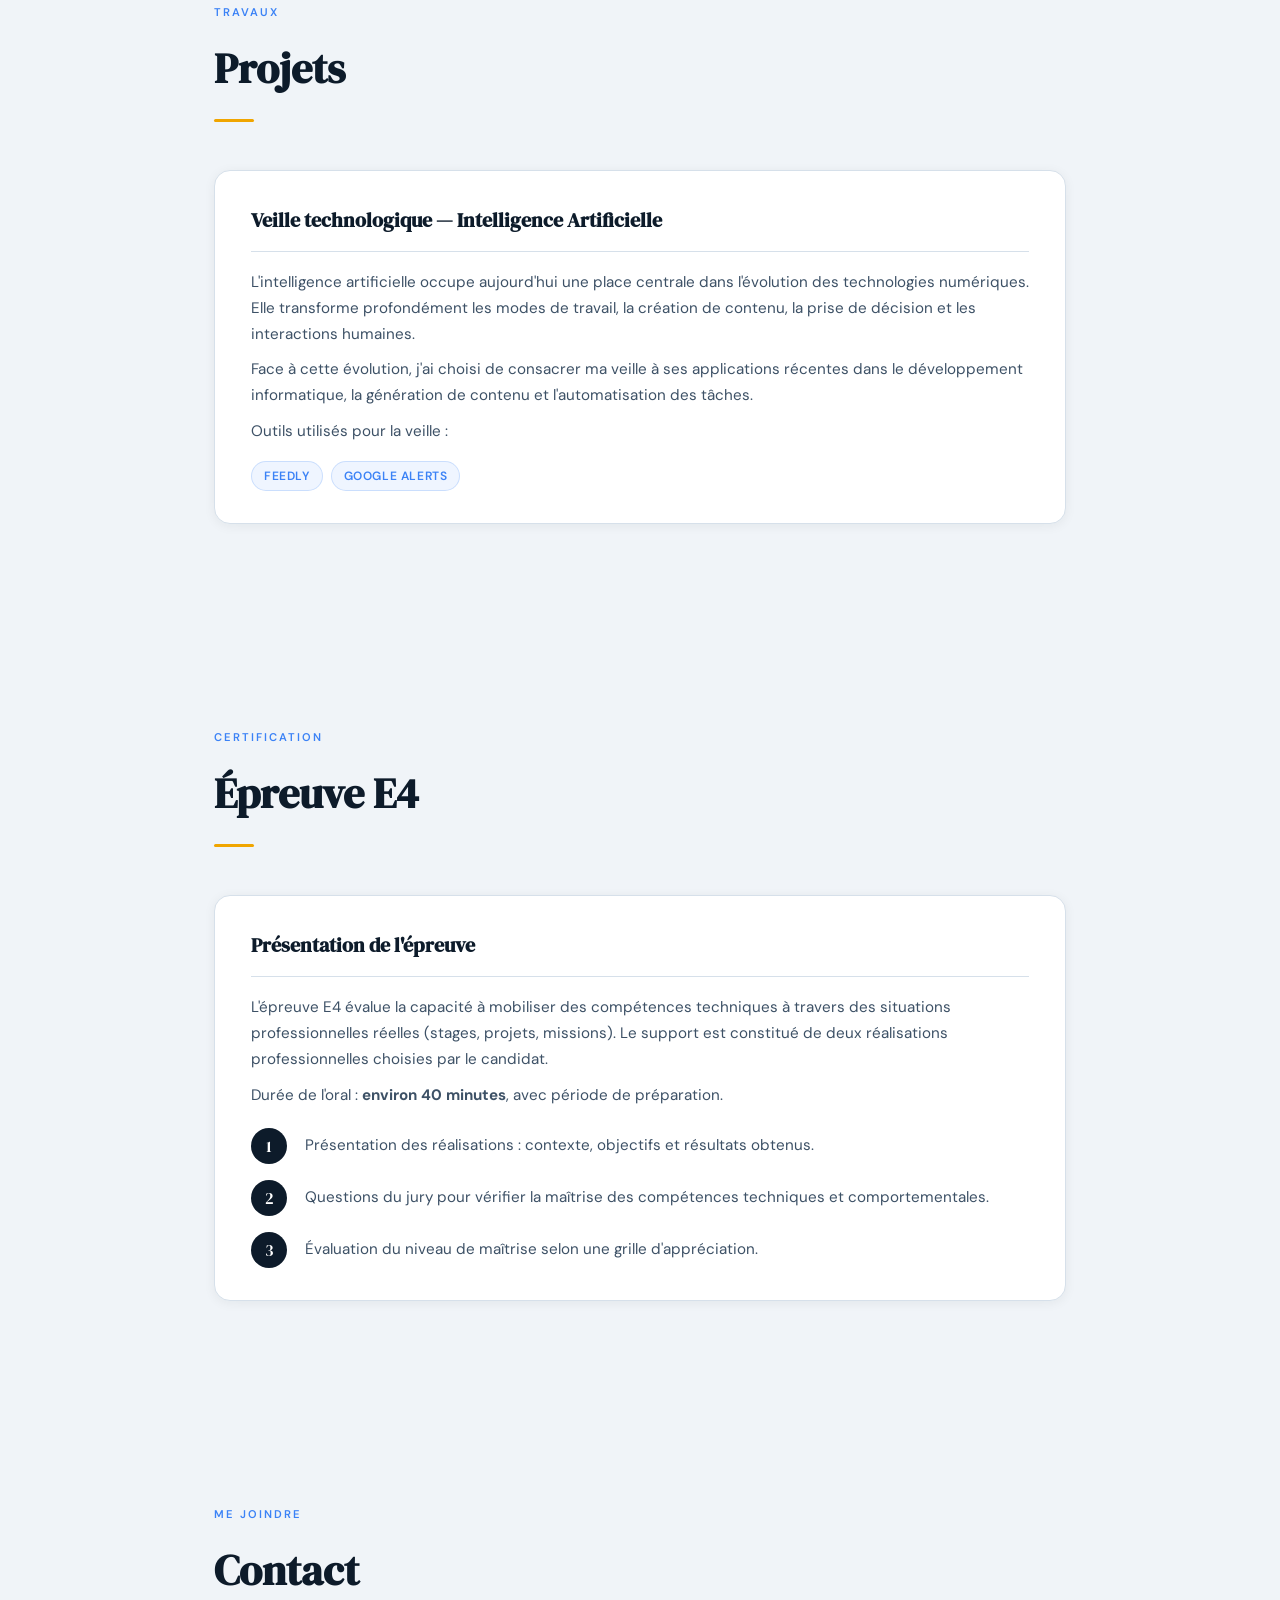
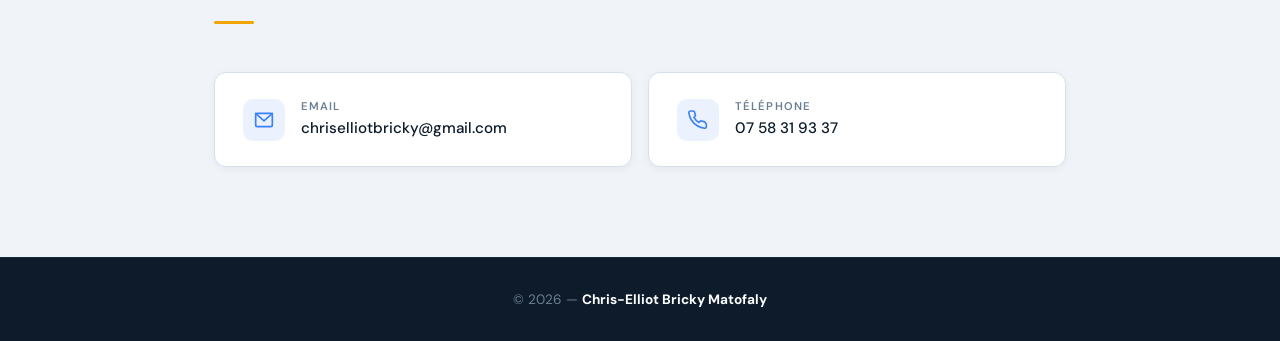
==== commit 97192034: "Update stage report text in index.html" ====
--- a/index.html
+++ b/index.html
@@ -593,7 +593,7 @@
 
     <div class="card" style="display:flex; align-items:center; justify-content:space-between; flex-wrap:wrap; gap:16px;">
       <div>
-        <p style="font-weight:600; color:var(--navy); margin-bottom:4px;">Rapport de stage complet</p>
+        <p style="font-weight:600; color:var(--navy); margin-bottom:4px;">Rapport de stage (version image)</p>
         <p style="font-size:.88rem; color:var(--muted);">Consulter le rapport détaillé sur Canva</p>
       </div>
       <a href="https://canva.link/3xe6xn7w3ljon00" target="_blank" rel="noopener"
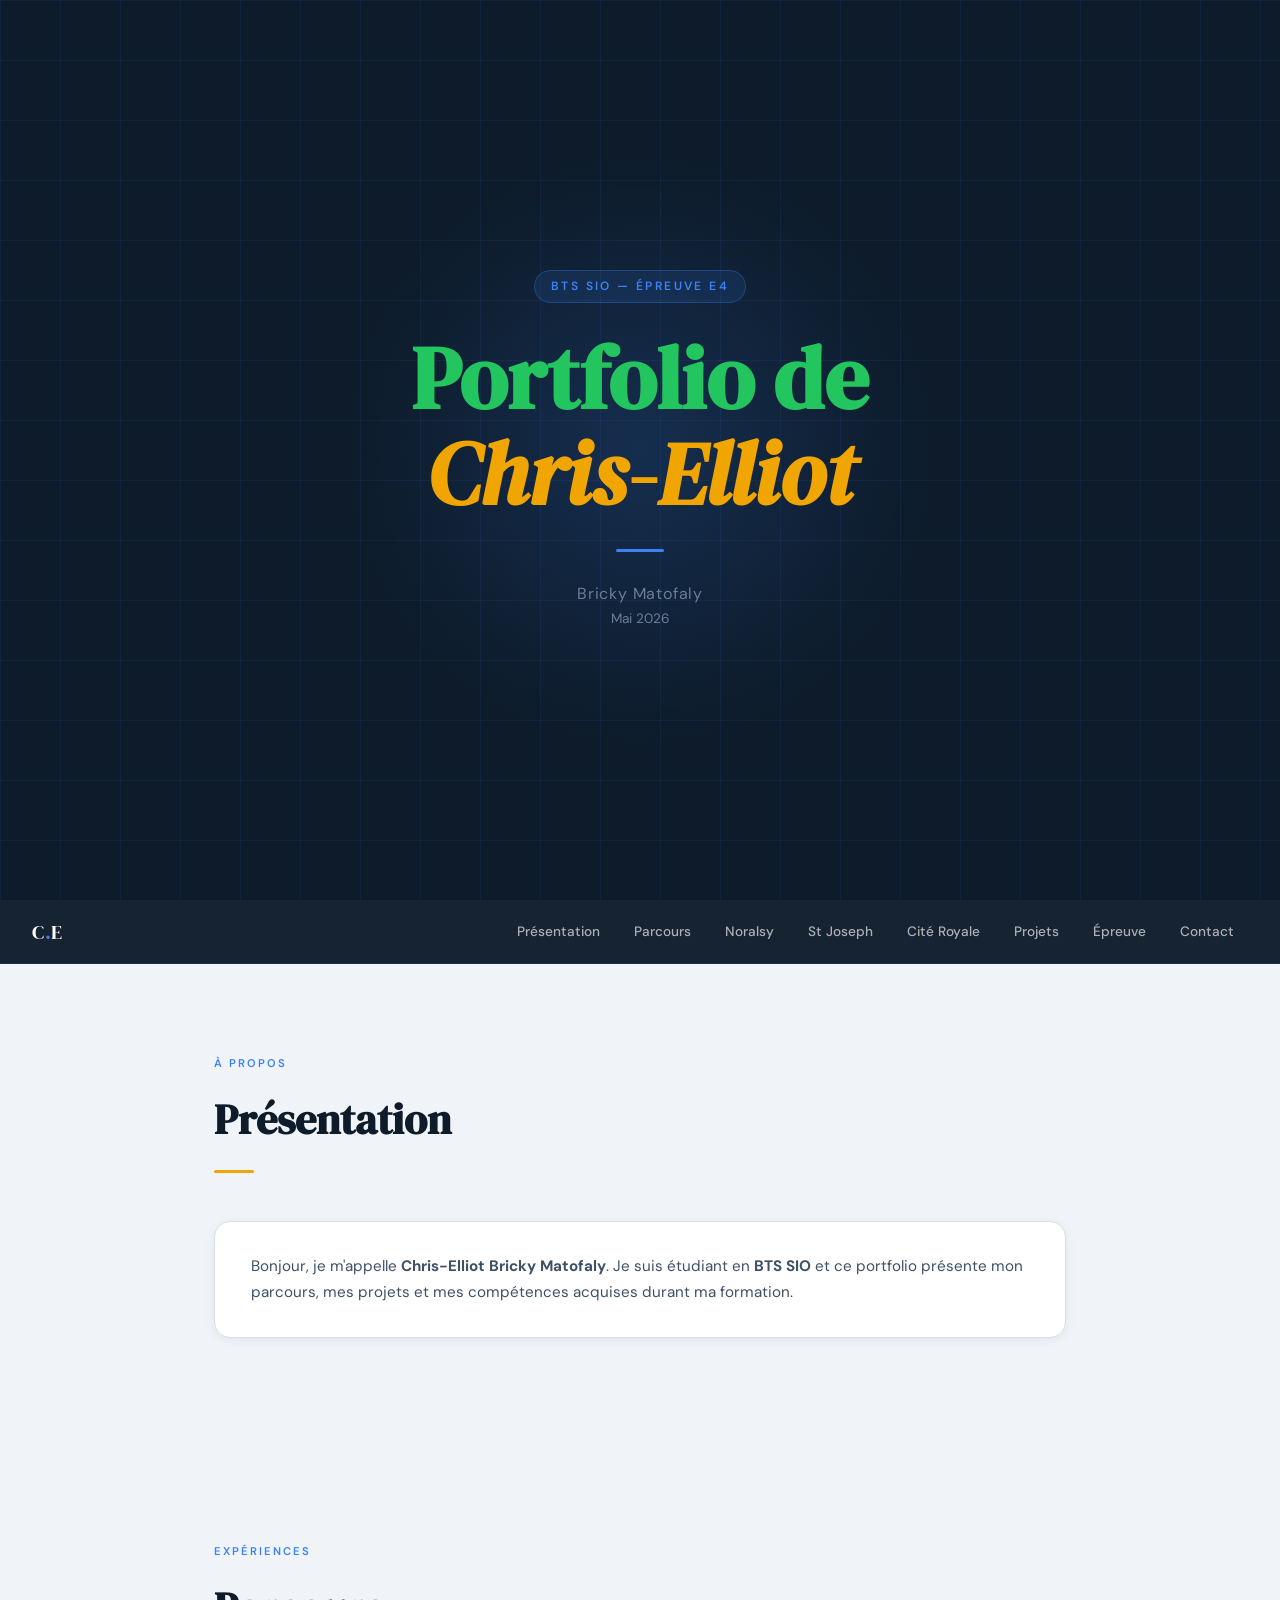
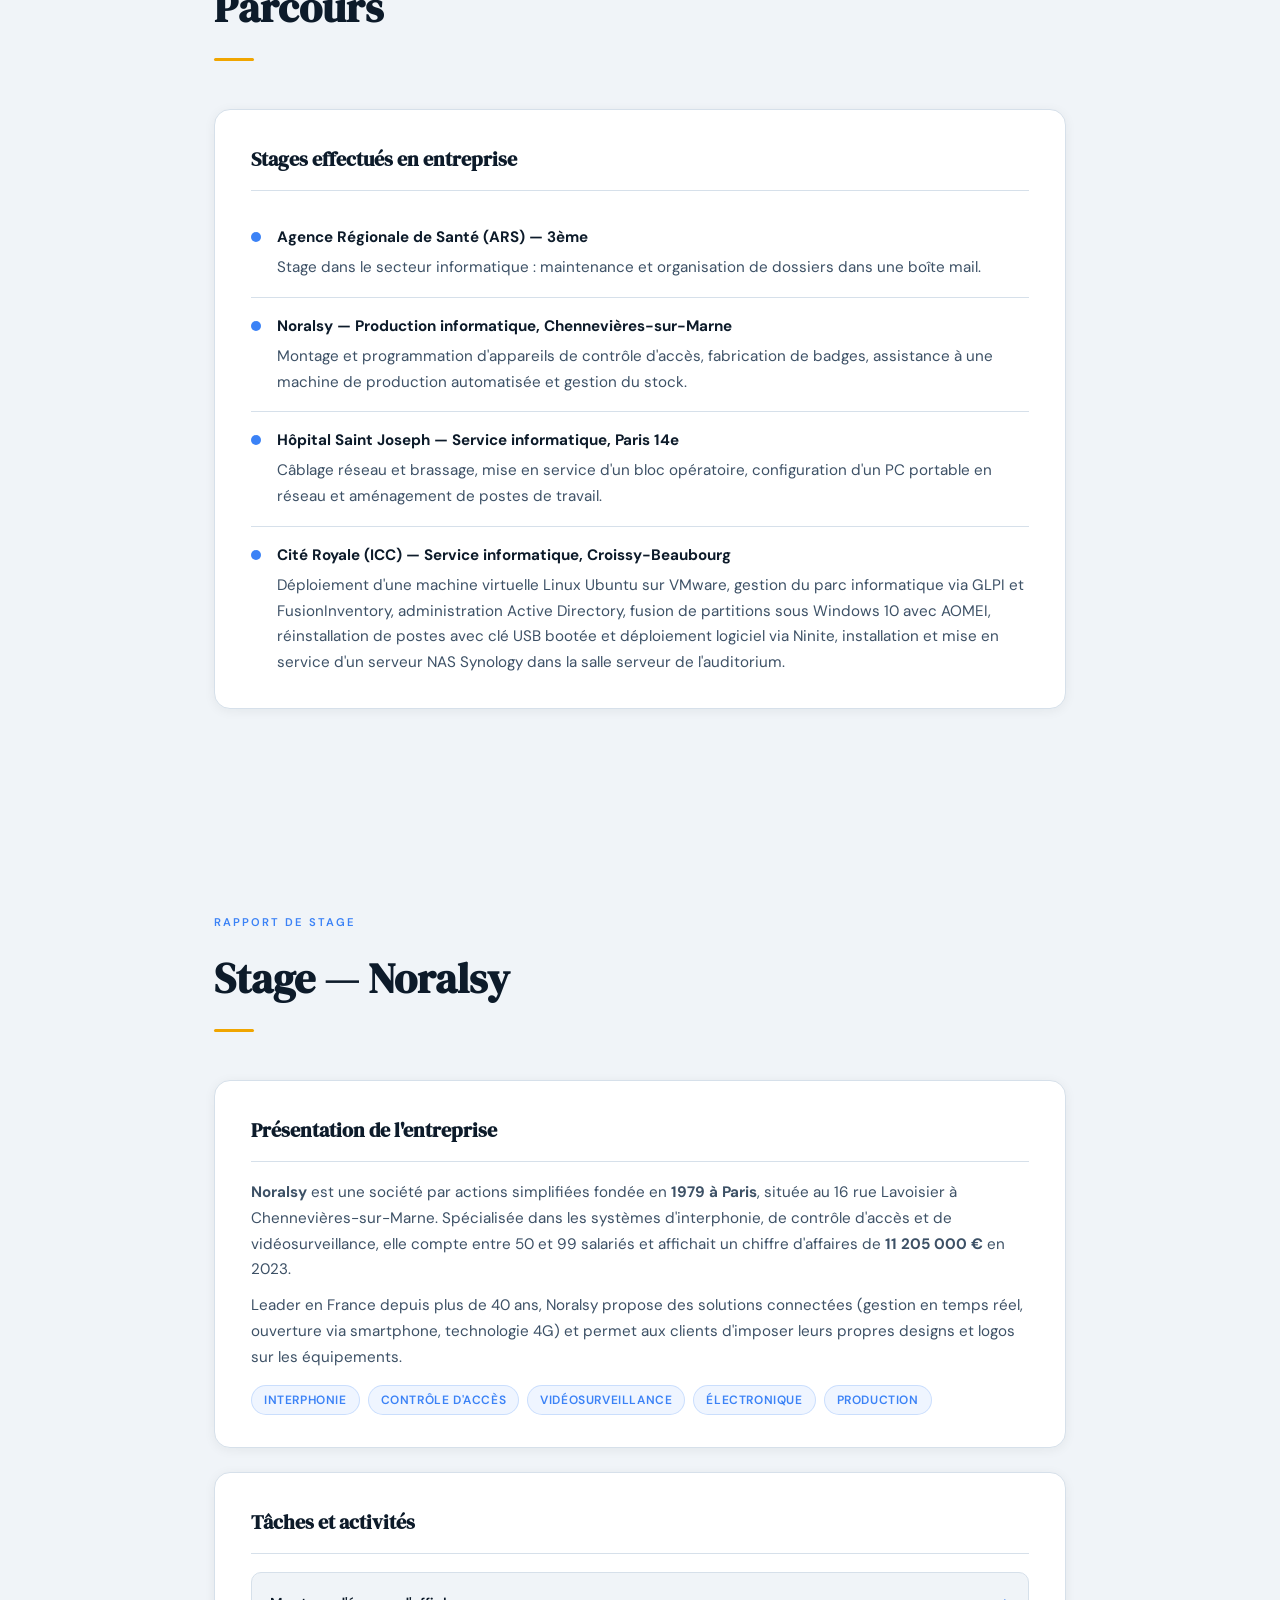
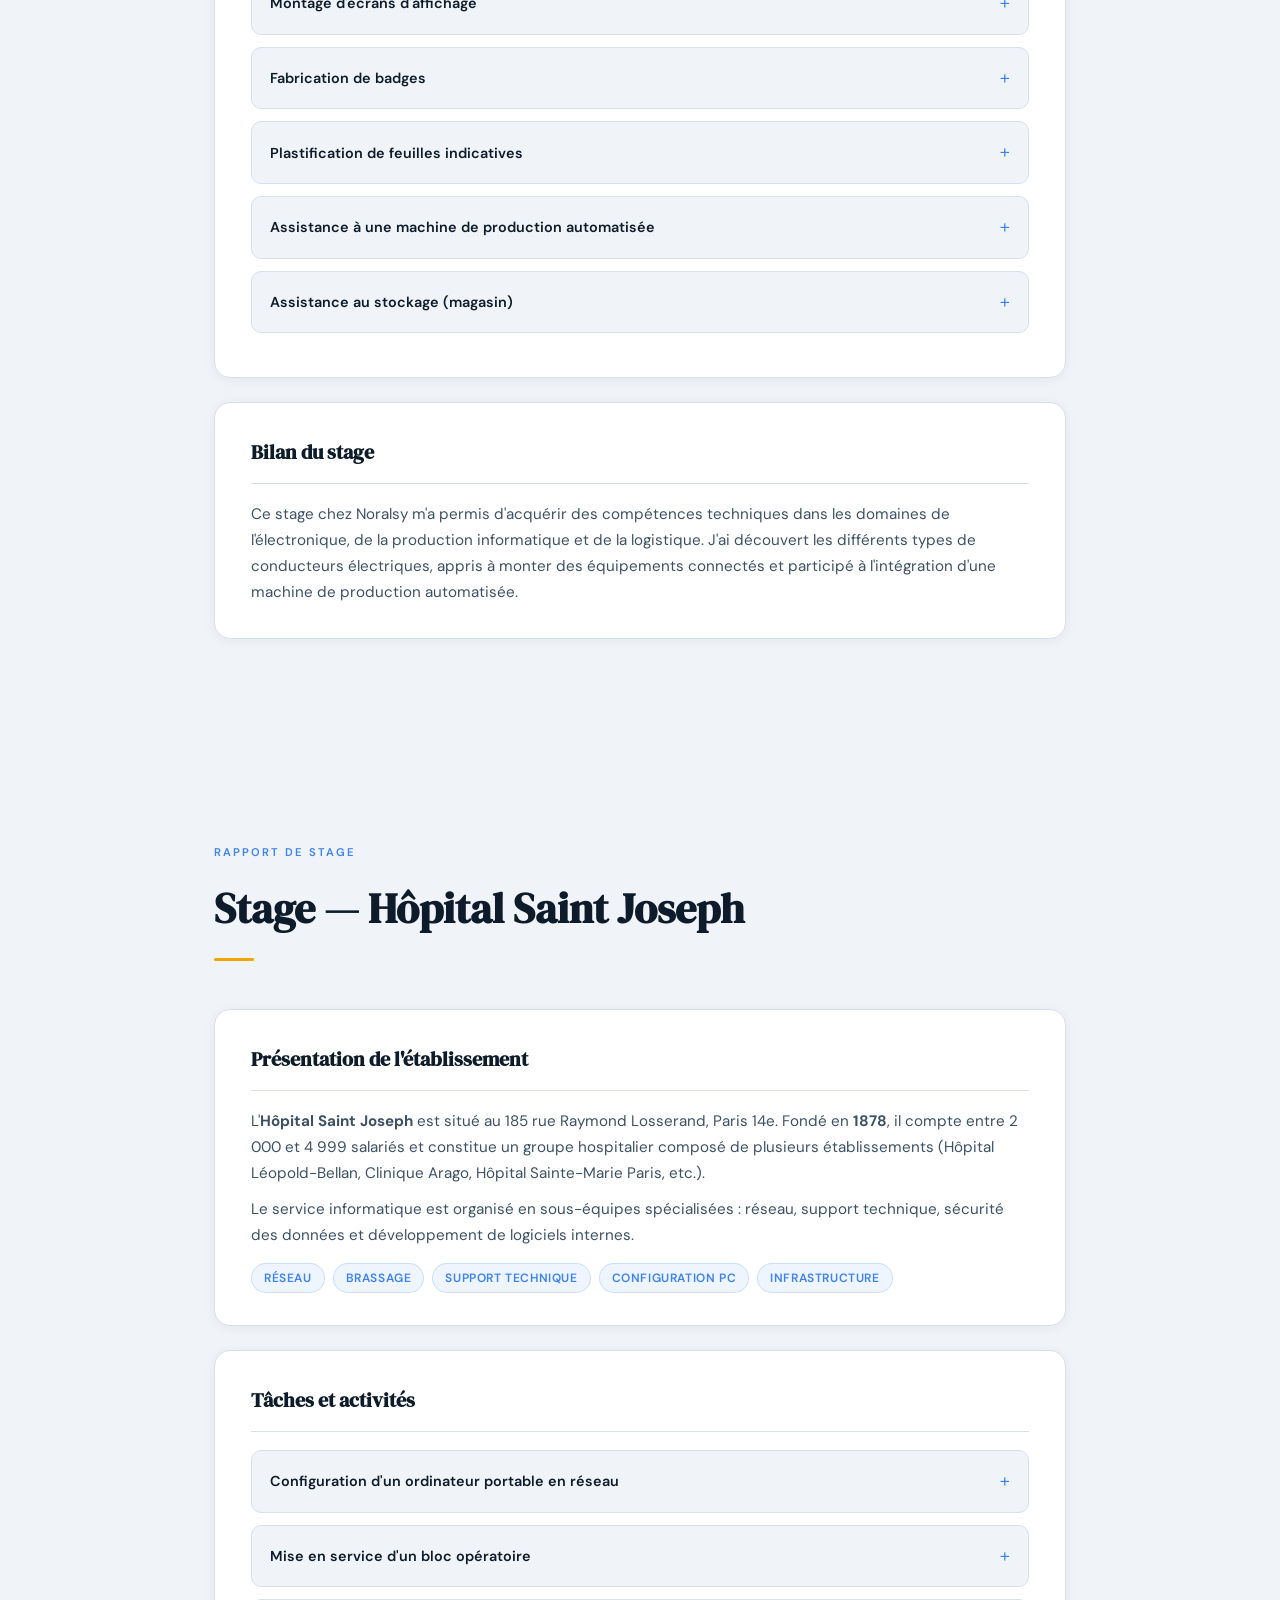
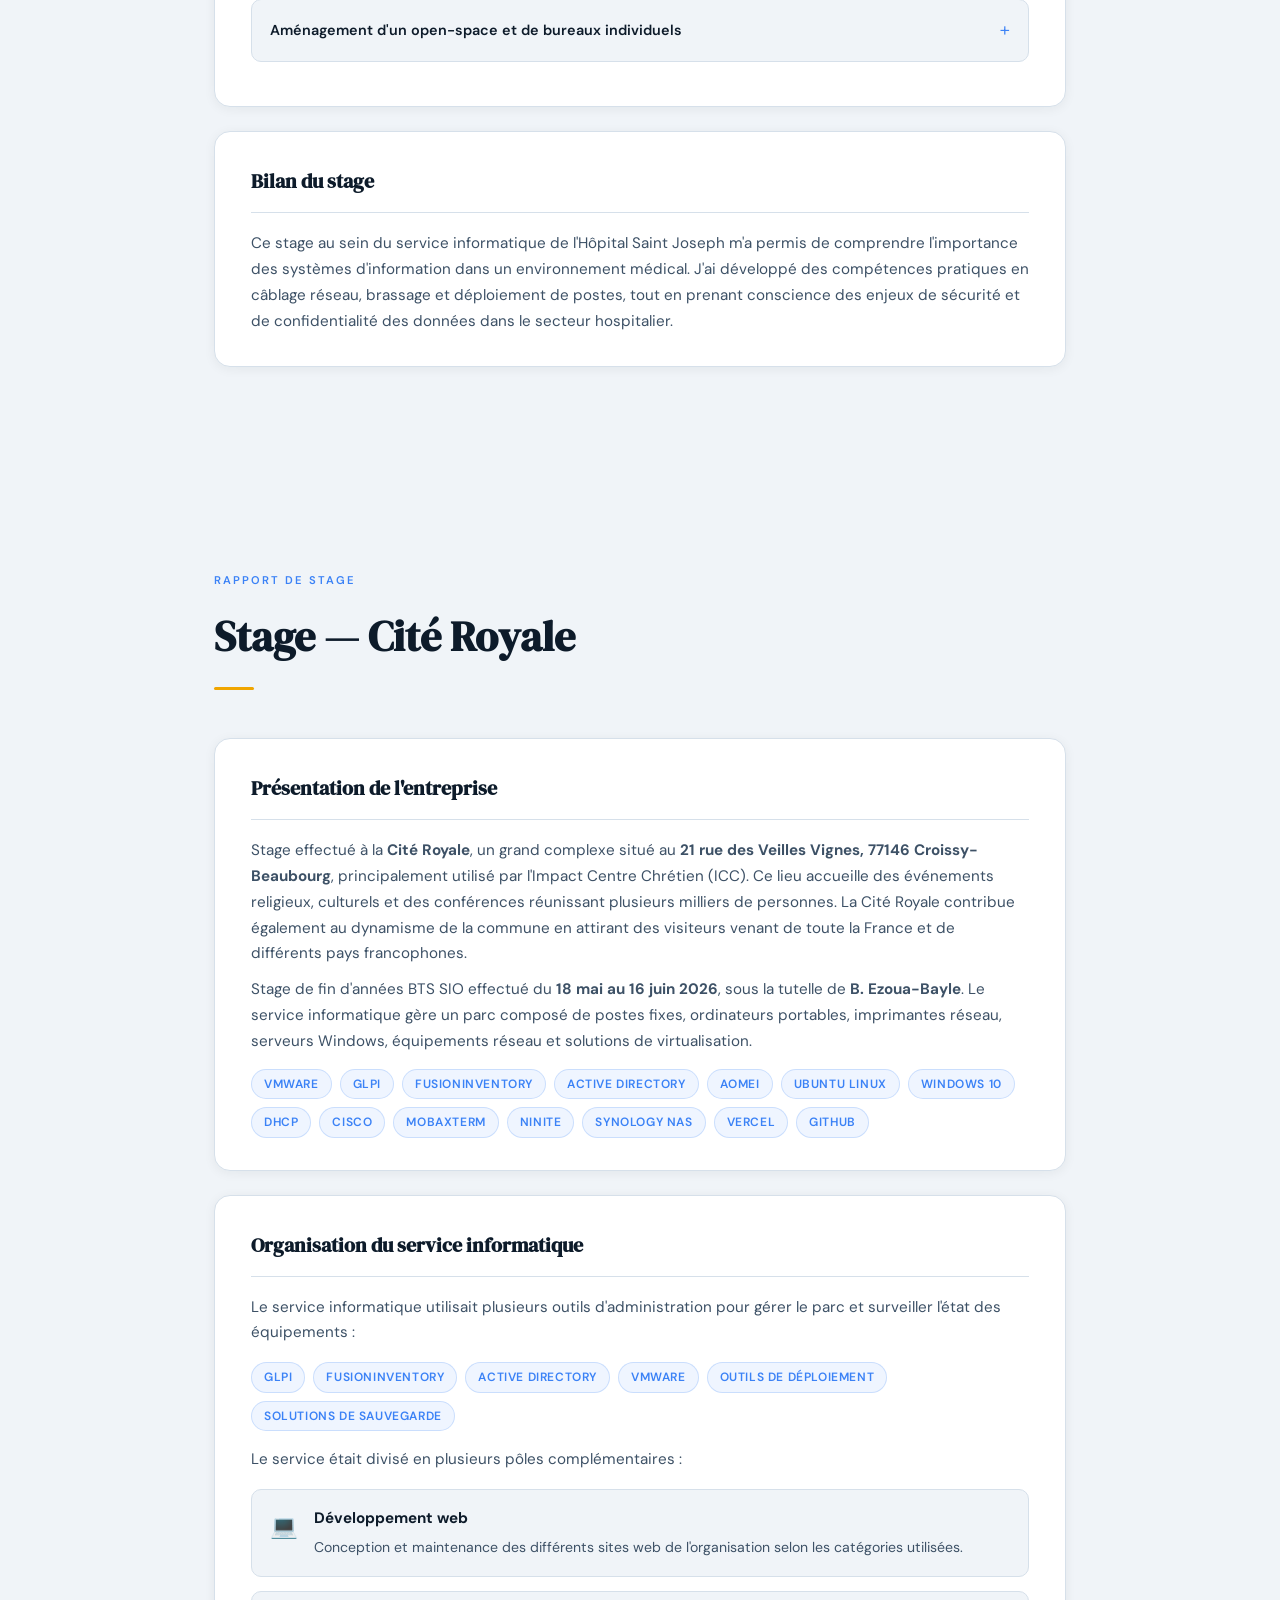
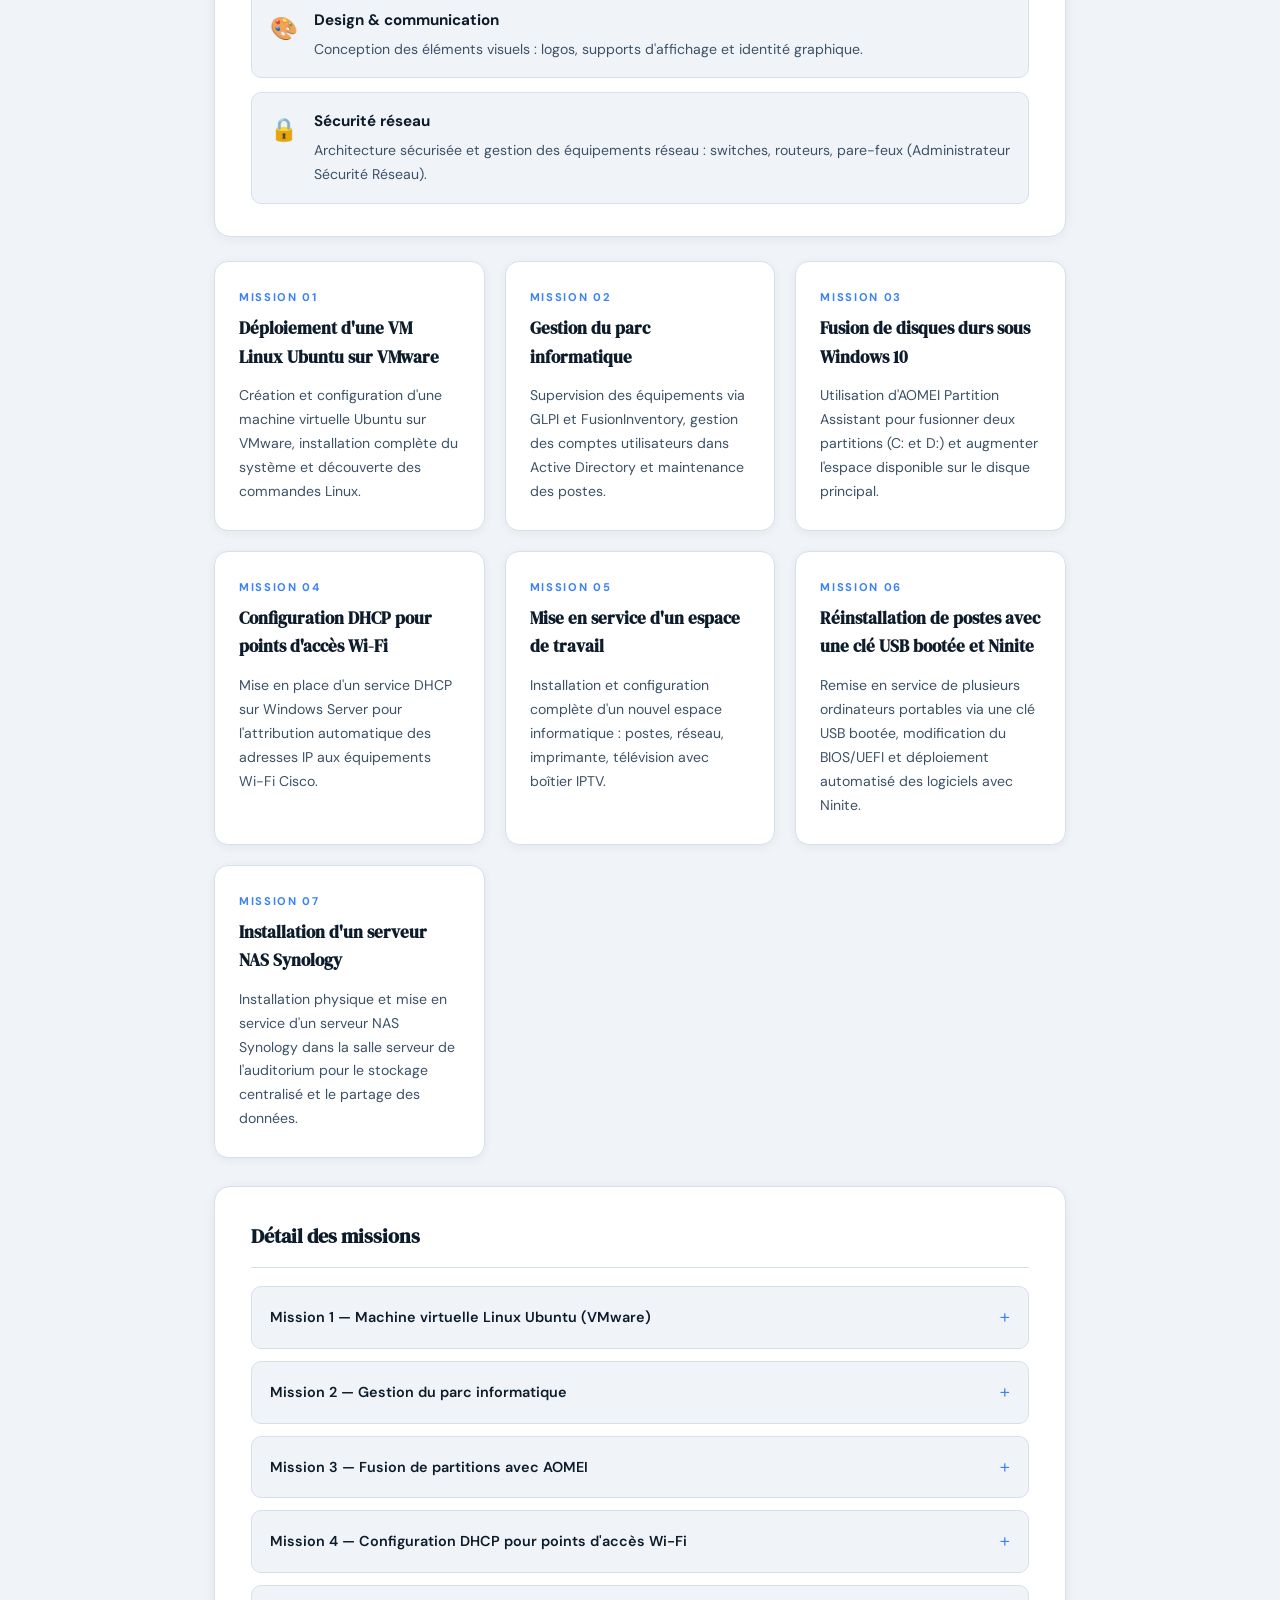
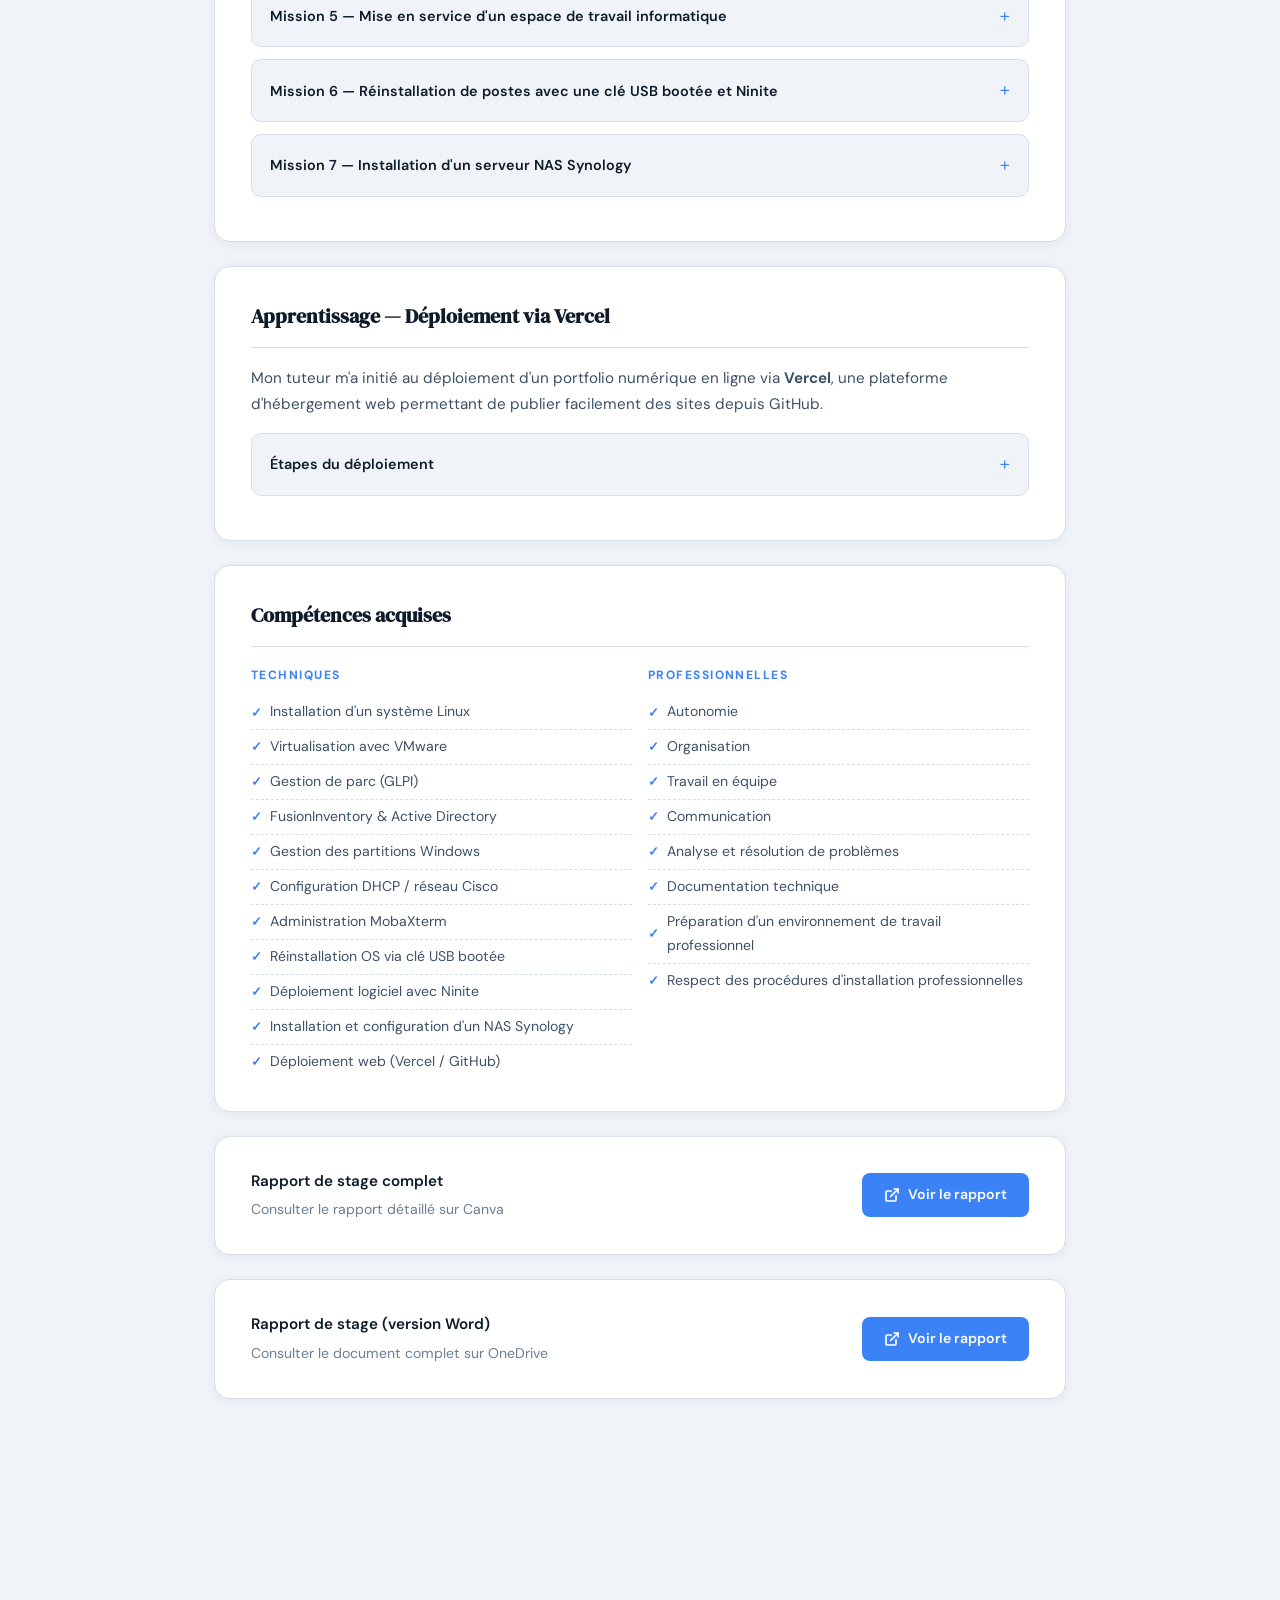
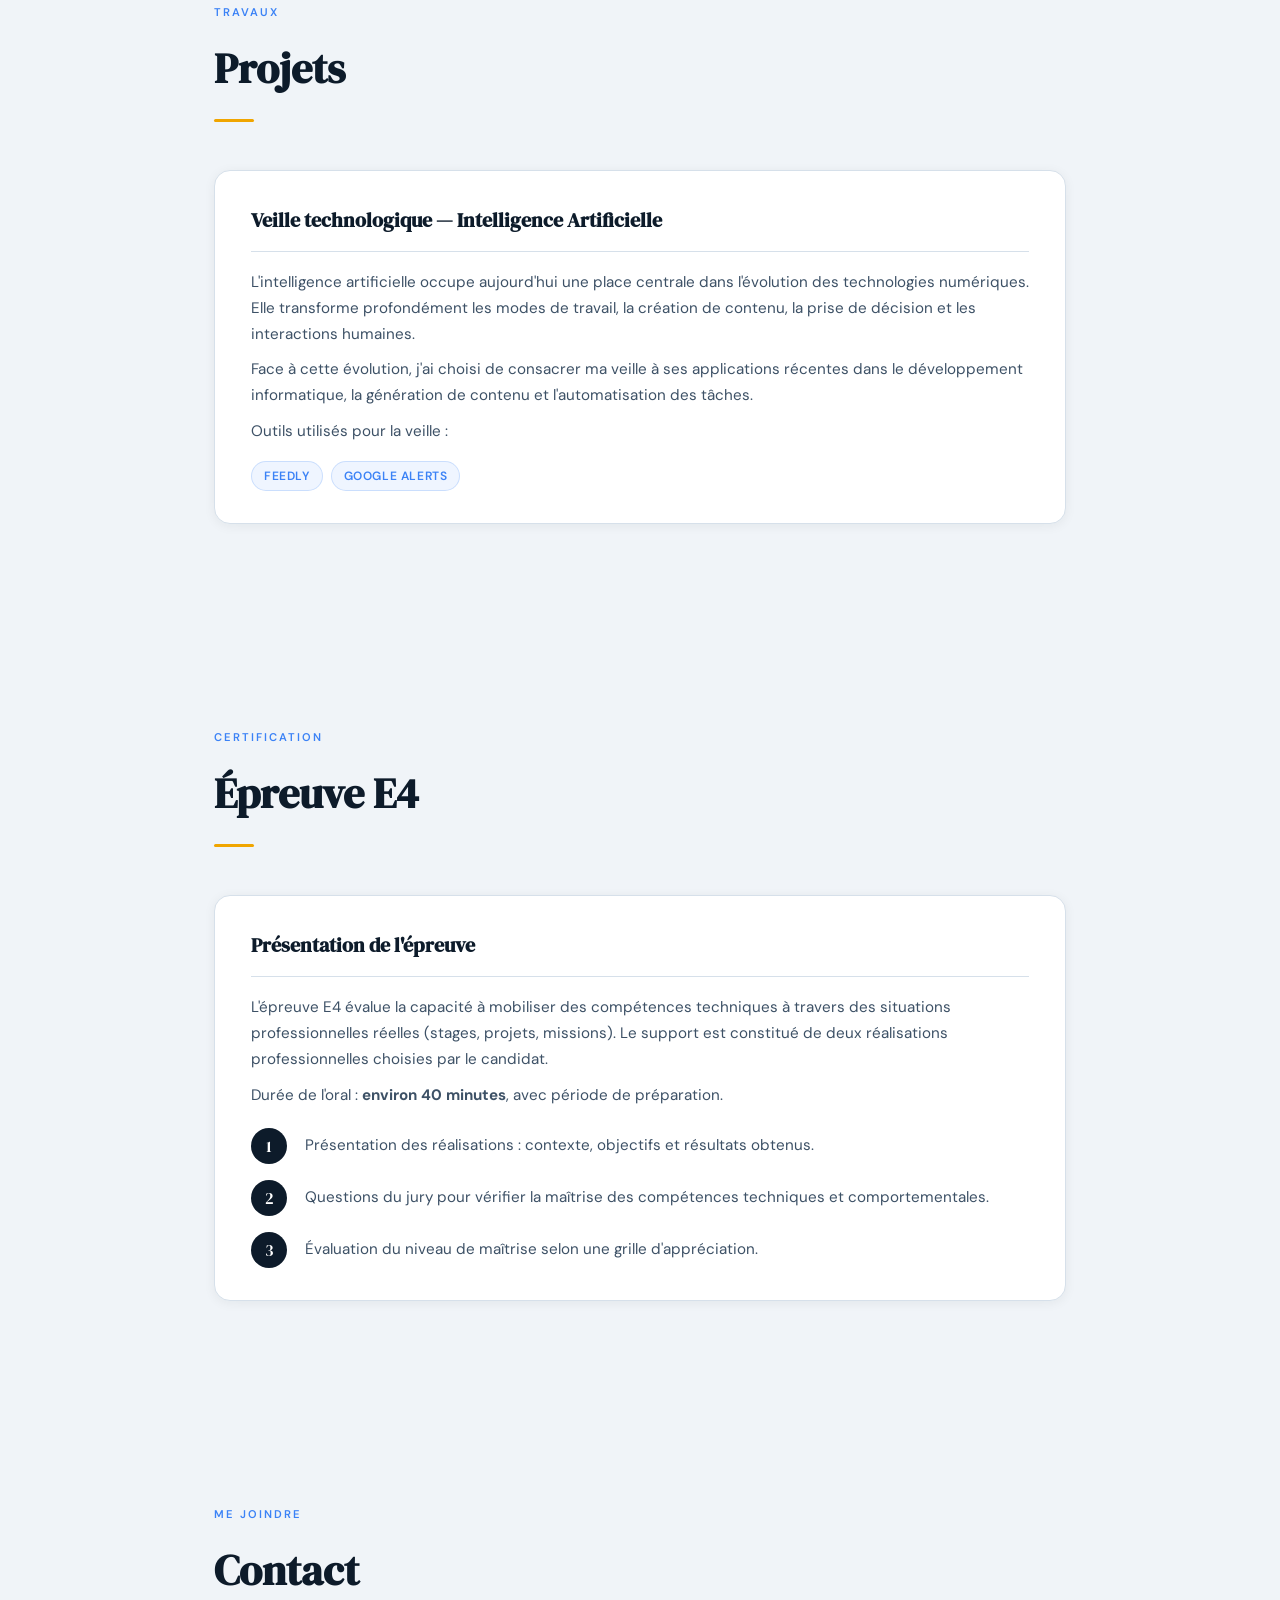
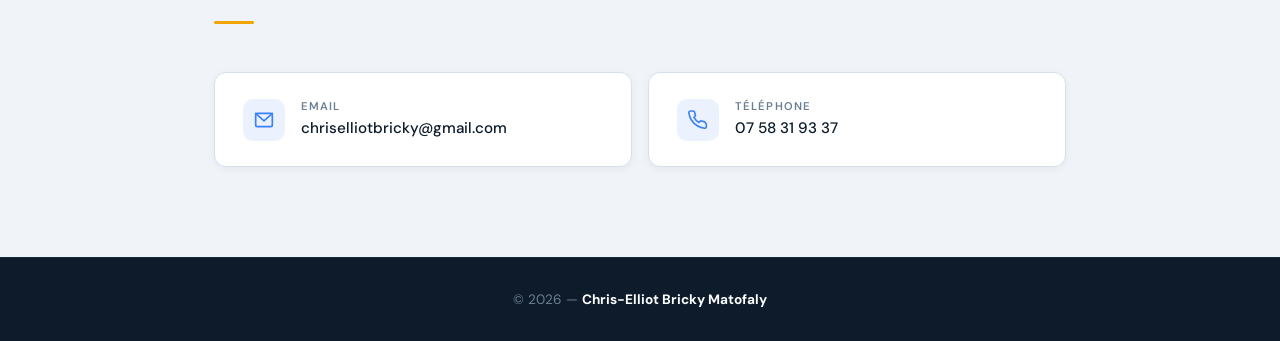
==== commit 12eee2d8: "Update index.html" ====
--- a/index.html
+++ b/index.html
@@ -593,7 +593,7 @@
 
     <div class="card" style="display:flex; align-items:center; justify-content:space-between; flex-wrap:wrap; gap:16px;">
       <div>
-        <p style="font-weight:600; color:var(--navy); margin-bottom:4px;">Rapport de stage (version image)</p>
+        <p style="font-weight:600; color:var(--navy); margin-bottom:4px;">Rapport de stage complet</p>
         <p style="font-size:.88rem; color:var(--muted);">Consulter le rapport détaillé sur Canva</p>
       </div>
       <a href="https://canva.link/3xe6xn7w3ljon00" target="_blank" rel="noopener"
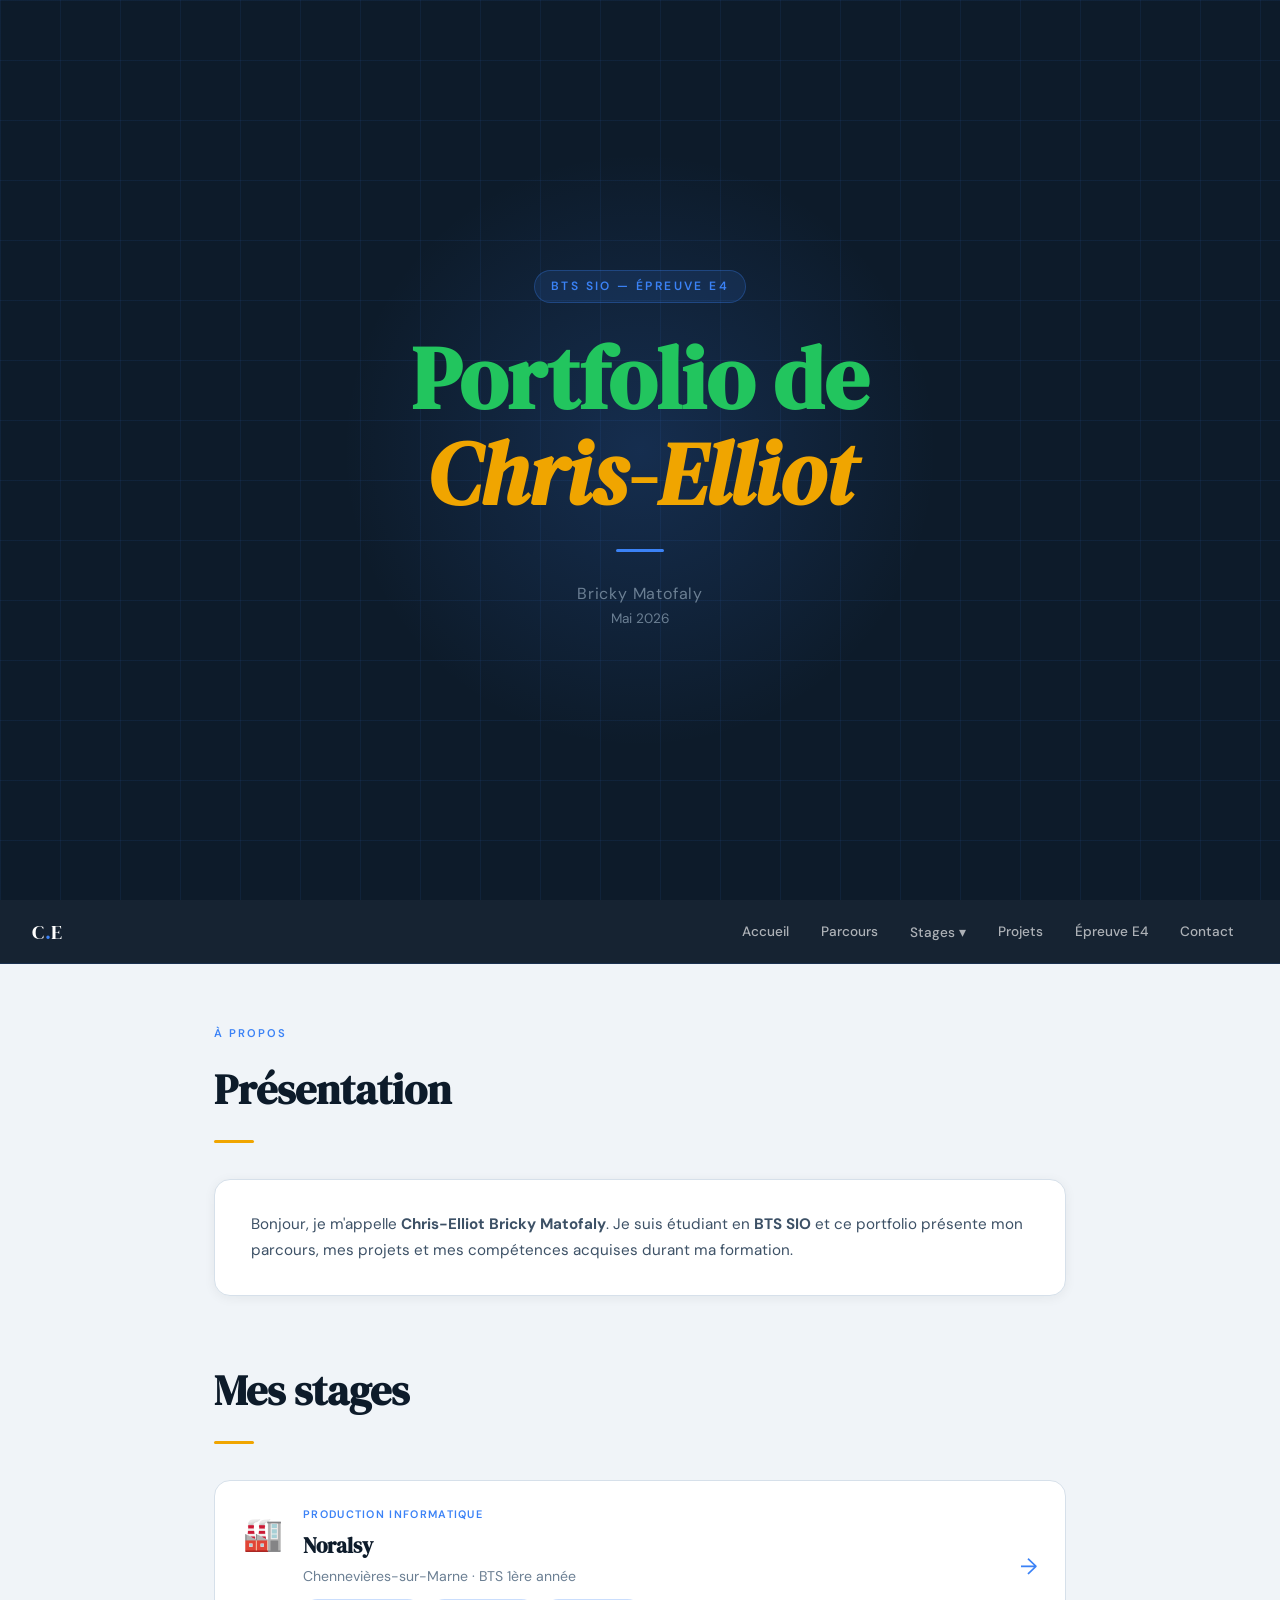
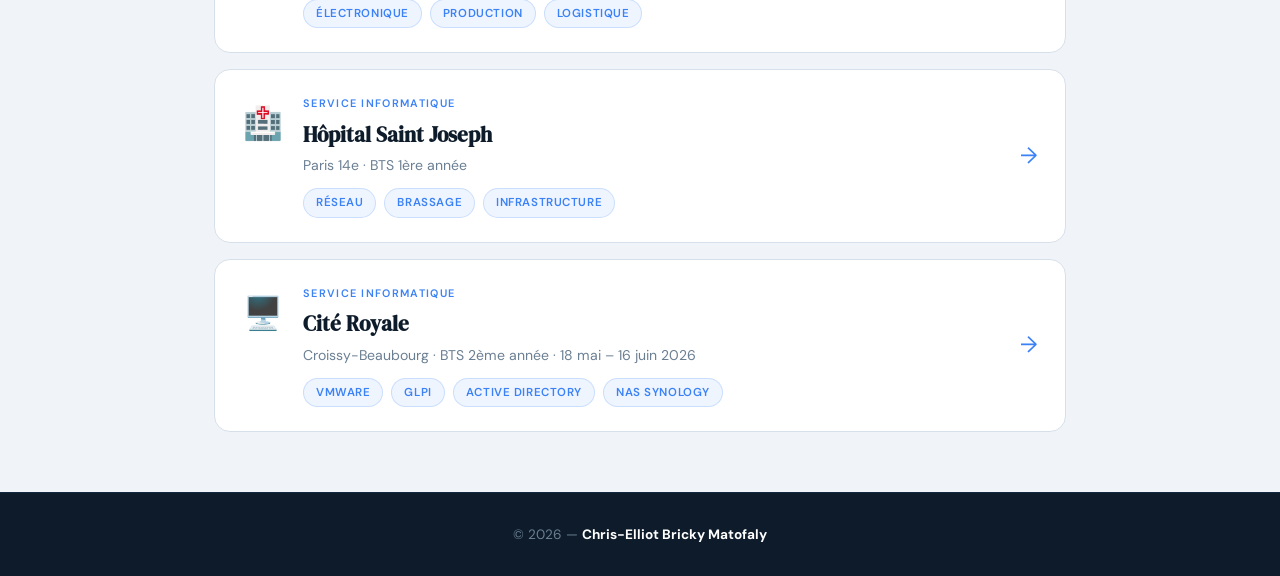
==== commit d03083e2: "Update index.html" ====
--- a/index.html
+++ b/index.html
@@ -4,17 +4,15 @@
   <meta charset="UTF-8" />
   <meta name="viewport" content="width=device-width, initial-scale=1.0" />
   <title>Portfolio — Chris-Elliot Bricky Matofaly</title>
-
   <link rel="preconnect" href="https://fonts.googleapis.com" />
   <link rel="preconnect" href="https://fonts.gstatic.com" crossorigin />
   <link href="https://fonts.googleapis.com/css2?family=DM+Serif+Display:ital@0;1&family=DM+Sans:wght@300;400;500;600&display=swap" rel="stylesheet" />
-
   <link rel="stylesheet" href="style.css" />
 </head>
 <body>
 
   <!-- HERO -->
-  <section class="hero">
+  <section class="hero" id="hero-section">
     <div class="hero-content">
       <span class="hero-eyebrow">BTS SIO — Épreuve E4</span>
       <h1>Portfolio de<br><em>Chris-Elliot</em></h1>
@@ -26,677 +24,634 @@
 
   <!-- NAV -->
   <header>
-    <span class="logo">C<span>.</span>E</span>
-    <nav>
-      <a href="#presentation">Présentation</a>
-      <a href="#journey">Parcours</a>
-      <a href="#stage-noralsy">Noralsy</a>
-      <a href="#stage-hopital">St Joseph</a>
-      <a href="#stage">Cité Royale</a>
-      <a href="#projects">Projets</a>
-      <a href="#test">Épreuve</a>
-      <a href="#contact">Contact</a>
+    <span class="logo" onclick="showPage('home')" style="cursor:pointer;">C<span>.</span>E</span>
+    <button class="nav-burger" id="navBurger" onclick="toggleMenu()" aria-label="Menu">
+      <span></span><span></span><span></span>
+    </button>
+    <nav id="mainNav">
+      <a href="#" onclick="showPage('home')" data-page="home">Accueil</a>
+      <a href="#" onclick="showPage('parcours')" data-page="parcours">Parcours</a>
+      <div class="nav-dropdown">
+        <a href="#" class="nav-dropdown-toggle" data-page="stages">Stages ▾</a>
+        <div class="nav-dropdown-menu">
+          <a href="#" onclick="showPage('noralsy')" data-page="noralsy">Noralsy</a>
+          <a href="#" onclick="showPage('hopital')" data-page="hopital">St Joseph</a>
+          <a href="#" onclick="showPage('cite')" data-page="cite">Cité Royale</a>
+        </div>
+      </div>
+      <a href="#" onclick="showPage('projets')" data-page="projets">Projets</a>
+      <a href="#" onclick="showPage('epreuve')" data-page="epreuve">Épreuve E4</a>
+      <a href="#" onclick="showPage('contact')" data-page="contact">Contact</a>
     </nav>
   </header>
 
-  <!-- PRÉSENTATION -->
-  <div class="section-wrap" id="presentation">
-    <p class="section-label">À propos</p>
-    <h2 class="section-title">Présentation</h2>
-    <div class="card">
-      <p>
-        Bonjour, je m'appelle <strong>Chris-Elliot Bricky Matofaly</strong>.
+  <!-- ═══════════════════ PAGE : HOME ═══════════════════ -->
+  <div class="page active" id="page-home">
+    <div class="section-wrap">
+      <p class="section-label">À propos</p>
+      <h2 class="section-title">Présentation</h2>
+      <div class="card">
+        <p>Bonjour, je m'appelle <strong>Chris-Elliot Bricky Matofaly</strong>.
         Je suis étudiant en <strong>BTS SIO</strong> et ce portfolio présente mon parcours,
-        mes projets et mes compétences acquises durant ma formation.
-      </p>
+        mes projets et mes compétences acquises durant ma formation.</p>
+      </div>
+
+      <h2 class="section-title" style="margin-top:60px;">Mes stages</h2>
+      <div class="stages-home-grid">
+        <div class="stage-home-card" onclick="showPage('noralsy')">
+          <div class="shc-icon">🏭</div>
+          <div class="shc-body">
+            <div class="shc-label">Production informatique</div>
+            <h3>Noralsy</h3>
+            <p>Chennevières-sur-Marne · BTS 1ère année</p>
+            <div class="tag-row" style="margin-top:10px;">
+              <span class="tag">Électronique</span>
+              <span class="tag">Production</span>
+              <span class="tag">Logistique</span>
+            </div>
+          </div>
+          <div class="shc-arrow">→</div>
+        </div>
+
+        <div class="stage-home-card" onclick="showPage('hopital')">
+          <div class="shc-icon">🏥</div>
+          <div class="shc-body">
+            <div class="shc-label">Service informatique</div>
+            <h3>Hôpital Saint Joseph</h3>
+            <p>Paris 14e · BTS 1ère année</p>
+            <div class="tag-row" style="margin-top:10px;">
+              <span class="tag">Réseau</span>
+              <span class="tag">Brassage</span>
+              <span class="tag">Infrastructure</span>
+            </div>
+          </div>
+          <div class="shc-arrow">→</div>
+        </div>
+
+        <div class="stage-home-card" onclick="showPage('cite')">
+          <div class="shc-icon">🖥️</div>
+          <div class="shc-body">
+            <div class="shc-label">Service informatique</div>
+            <h3>Cité Royale</h3>
+            <p>Croissy-Beaubourg · BTS 2ème année · 18 mai – 16 juin 2026</p>
+            <div class="tag-row" style="margin-top:10px;">
+              <span class="tag">VMware</span>
+              <span class="tag">GLPI</span>
+              <span class="tag">Active Directory</span>
+              <span class="tag">NAS Synology</span>
+            </div>
+          </div>
+          <div class="shc-arrow">→</div>
+        </div>
+      </div>
     </div>
   </div>
 
-  <!-- PARCOURS -->
-  <div class="section-wrap" id="journey">
-    <p class="section-label">Expériences</p>
-    <h2 class="section-title">Parcours</h2>
-    <div class="card">
-      <h3>Stages effectués en entreprise</h3>
-
-      <div class="stage">
-        <div class="stage-dot"></div>
-        <div class="stage-text">
-          <strong>Agence Régionale de Santé (ARS) — 3ème</strong>
-          Stage dans le secteur informatique : maintenance et organisation de dossiers dans une boîte mail.
-        </div>
-      </div>
-
-      <div class="stage">
-        <div class="stage-dot"></div>
-        <div class="stage-text">
-          <strong>Noralsy — Production informatique, Chennevières-sur-Marne</strong>
-          Montage et programmation d'appareils de contrôle d'accès, fabrication de badges, assistance à une machine de production automatisée et gestion du stock.
-        </div>
-      </div>
-
-      <div class="stage">
-        <div class="stage-dot"></div>
-        <div class="stage-text">
-          <strong>Hôpital Saint Joseph — Service informatique, Paris 14e</strong>
-          Câblage réseau et brassage, mise en service d'un bloc opératoire, configuration d'un PC portable en réseau et aménagement de postes de travail.
-        </div>
-      </div>
-
-      <div class="stage">
-        <div class="stage-dot"></div>
-        <div class="stage-text">
-          <strong>Cité Royale (ICC) — Service informatique, Croissy-Beaubourg</strong>
-          Déploiement d'une machine virtuelle Linux Ubuntu sur VMware, gestion du parc informatique via GLPI et FusionInventory, administration Active Directory, fusion de partitions sous Windows 10 avec AOMEI, réinstallation de postes avec clé USB bootée et déploiement logiciel via Ninite, installation et mise en service d'un serveur NAS Synology dans la salle serveur de l'auditorium.
+  <!-- ═══════════════════ PAGE : PARCOURS ═══════════════════ -->
+  <div class="page" id="page-parcours">
+    <div class="section-wrap">
+      <p class="section-label">Expériences</p>
+      <h2 class="section-title">Parcours</h2>
+      <div class="card">
+        <h3>Stages effectués en entreprise</h3>
+        <div class="stage">
+          <div class="stage-dot"></div>
+          <div class="stage-text">
+            <strong>Agence Régionale de Santé (ARS) — 3ème</strong>
+            Stage dans le secteur informatique : maintenance et organisation de dossiers dans une boîte mail.
+          </div>
+        </div>
+        <div class="stage">
+          <div class="stage-dot"></div>
+          <div class="stage-text">
+            <strong>Noralsy — Production informatique, Chennevières-sur-Marne</strong>
+            Montage et programmation d'appareils de contrôle d'accès, fabrication de badges, assistance à une machine de production automatisée et gestion du stock.
+            <button class="inline-link" onclick="showPage('noralsy')">Voir le rapport →</button>
+          </div>
+        </div>
+        <div class="stage">
+          <div class="stage-dot"></div>
+          <div class="stage-text">
+            <strong>Hôpital Saint Joseph — Service informatique, Paris 14e</strong>
+            Câblage réseau et brassage, mise en service d'un bloc opératoire, configuration d'un PC portable en réseau et aménagement de postes de travail.
+            <button class="inline-link" onclick="showPage('hopital')">Voir le rapport →</button>
+          </div>
+        </div>
+        <div class="stage">
+          <div class="stage-dot"></div>
+          <div class="stage-text">
+            <strong>Cité Royale (ICC) — Service informatique, Croissy-Beaubourg</strong>
+            Déploiement d'une VM Linux Ubuntu sur VMware, gestion du parc (GLPI/FusionInventory/Active Directory), fusion de partitions AOMEI, réinstallation OS via clé USB bootée + Ninite, installation d'un NAS Synology dans la salle serveur de l'auditorium.
+            <button class="inline-link" onclick="showPage('cite')">Voir le rapport →</button>
+          </div>
         </div>
       </div>
     </div>
   </div>
 
-  <!-- RAPPORT NORALSY -->
-  <div class="section-wrap" id="stage-noralsy">
-    <p class="section-label">Rapport de stage</p>
-    <h2 class="section-title">Stage — Noralsy</h2>
-
-    <div class="card">
-      <h3>Présentation de l'entreprise</h3>
-      <p>
-        <strong>Noralsy</strong> est une société par actions simplifiées fondée en <strong>1979 à Paris</strong>,
+  <!-- ═══════════════════ PAGE : NORALSY ═══════════════════ -->
+  <div class="page" id="page-noralsy">
+    <div class="page-hero page-hero--noralsy">
+      <button class="back-btn" onclick="showPage('home')">← Retour</button>
+      <div class="page-hero-content">
+        <span class="page-hero-label">Rapport de stage · BTS 1ère année</span>
+        <h2>Noralsy</h2>
+        <p>Production informatique · Chennevières-sur-Marne</p>
+      </div>
+    </div>
+    <div class="section-wrap">
+      <div class="card">
+        <h3>Présentation de l'entreprise</h3>
+        <p><strong>Noralsy</strong> est une société par actions simplifiées fondée en <strong>1979 à Paris</strong>,
         située au 16 rue Lavoisier à Chennevières-sur-Marne. Spécialisée dans les systèmes
         d'interphonie, de contrôle d'accès et de vidéosurveillance, elle compte entre 50 et 99 salariés
-        et affichait un chiffre d'affaires de <strong>11 205 000 €</strong> en 2023.
-      </p>
-      <p>
-        Leader en France depuis plus de 40 ans, Noralsy propose des solutions connectées
+        et affichait un chiffre d'affaires de <strong>11 205 000 €</strong> en 2023.</p>
+        <p>Leader en France depuis plus de 40 ans, Noralsy propose des solutions connectées
         (gestion en temps réel, ouverture via smartphone, technologie 4G) et permet aux clients
-        d'imposer leurs propres designs et logos sur les équipements.
-      </p>
-      <div class="tag-row" style="margin-top:14px;">
-        <span class="tag">Interphonie</span>
-        <span class="tag">Contrôle d'accès</span>
-        <span class="tag">Vidéosurveillance</span>
-        <span class="tag">Électronique</span>
-        <span class="tag">Production</span>
-      </div>
-    </div>
-
-    <div class="card">
-      <h3>Tâches et activités</h3>
-
-      <details class="accordion">
-        <summary>Montage d'écrans d'affichage</summary>
-        <div class="accordion-body">
-          <p>Montage et expédition d'écrans programmés par l'entreprise, contrôlables via un code client.</p>
-          <ul>
-            <li>Vissage du connecteur d'alimentation et de la prise Ethernet sur la plaque</li>
-            <li>Fixation du PC et du routeur sur la plaque</li>
-            <li>Branchement des câbles HDMI, USB et RJ45</li>
-            <li>Insertion d'une carte SIM dans le PC</li>
-            <li>Numérotation des équipements produits</li>
-            <li>Programmation via câble de gravure puis câble Ethernet</li>
-          </ul>
-        </div>
-      </details>
-
-      <details class="accordion">
-        <summary>Fabrication de badges</summary>
-        <div class="accordion-body">
-          <p>Application de peinture sur des badges à l'aide d'une machine dédiée :</p>
-          <ul>
-            <li>Prise d'une coque de badge et placement dans le moule</li>
-            <li>Actionnement de la pédale pour imprimer la peinture via tampon</li>
-            <li>Classement par couleur et caractéristiques</li>
-          </ul>
-        </div>
-      </details>
-
-      <details class="accordion">
-        <summary>Plastification de feuilles indicatives</summary>
-        <div class="accordion-body">
-          <p>Plastification de feuilles de référence pour le classement du stock :</p>
-          <ul>
-            <li>Télécommandes à 4 boutons classées par couleur</li>
-            <li>Badges en forme de clé pour préprogrammation</li>
-            <li>Collage sur cartons par couleur pour mise en stock</li>
-          </ul>
-        </div>
-      </details>
-
-      <details class="accordion">
-        <summary>Assistance à une machine de production automatisée</summary>
-        <div class="accordion-body">
-          <p>Participation à la mise en route d'une machine multi-fonctions (gravure, soudure, numérotation) :</p>
-          <ul>
-            <li>Chargement des badges sur le plateau circulaire d'entrée</li>
-            <li>Soudure automatique pour fermer les badges</li>
-            <li>Gravure et numérotation par ordre de rangement</li>
-            <li>Détection des badges mal fermés et tri automatique</li>
-            <li>Scan de conformité et conditionnement par 10 en boîtes</li>
-          </ul>
-        </div>
-      </details>
-
-      <details class="accordion">
-        <summary>Assistance au stockage (magasin)</summary>
-        <div class="accordion-body">
-          <p>Travail en entrepôt pour préparer les commandes clients :</p>
-          <ul>
-            <li>Recherche des produits par numéro de série dans les rayons</li>
-            <li>Préparation et emballage des colis</li>
-            <li>Utilisation de tableurs pour suivre les références à expédier</li>
-          </ul>
-        </div>
-      </details>
-    </div>
-
-    <div class="card">
-      <h3>Bilan du stage</h3>
-      <p>
-        Ce stage chez Noralsy m'a permis d'acquérir des compétences techniques dans les domaines
+        d'imposer leurs propres designs et logos sur les équipements.</p>
+        <div class="tag-row" style="margin-top:14px;">
+          <span class="tag">Interphonie</span>
+          <span class="tag">Contrôle d'accès</span>
+          <span class="tag">Vidéosurveillance</span>
+          <span class="tag">Électronique</span>
+          <span class="tag">Production</span>
+        </div>
+      </div>
+
+      <div class="card">
+        <h3>Tâches et activités</h3>
+        <details class="accordion">
+          <summary>Montage d'écrans d'affichage</summary>
+          <div class="accordion-body">
+            <p>Montage et expédition d'écrans programmés par l'entreprise, contrôlables via un code client.</p>
+            <ul>
+              <li>Vissage du connecteur d'alimentation et de la prise Ethernet sur la plaque</li>
+              <li>Fixation du PC et du routeur sur la plaque</li>
+              <li>Branchement des câbles HDMI, USB et RJ45</li>
+              <li>Insertion d'une carte SIM dans le PC</li>
+              <li>Numérotation des équipements produits</li>
+              <li>Programmation via câble de gravure puis câble Ethernet</li>
+            </ul>
+          </div>
+        </details>
+        <details class="accordion">
+          <summary>Fabrication de badges</summary>
+          <div class="accordion-body">
+            <p>Application de peinture sur des badges à l'aide d'une machine dédiée :</p>
+            <ul>
+              <li>Prise d'une coque de badge et placement dans le moule</li>
+              <li>Actionnement de la pédale pour imprimer la peinture via tampon</li>
+              <li>Classement par couleur et caractéristiques</li>
+            </ul>
+          </div>
+        </details>
+        <details class="accordion">
+          <summary>Plastification de feuilles indicatives</summary>
+          <div class="accordion-body">
+            <p>Plastification de feuilles de référence pour le classement du stock :</p>
+            <ul>
+              <li>Télécommandes à 4 boutons classées par couleur</li>
+              <li>Badges en forme de clé pour préprogrammation</li>
+              <li>Collage sur cartons par couleur pour mise en stock</li>
+            </ul>
+          </div>
+        </details>
+        <details class="accordion">
+          <summary>Assistance à une machine de production automatisée</summary>
+          <div class="accordion-body">
+            <p>Participation à la mise en route d'une machine multi-fonctions (gravure, soudure, numérotation) :</p>
+            <ul>
+              <li>Chargement des badges sur le plateau circulaire d'entrée</li>
+              <li>Soudure automatique pour fermer les badges</li>
+              <li>Gravure et numérotation par ordre de rangement</li>
+              <li>Détection des badges mal fermés et tri automatique</li>
+              <li>Scan de conformité et conditionnement par 10 en boîtes</li>
+            </ul>
+          </div>
+        </details>
+        <details class="accordion">
+          <summary>Assistance au stockage (magasin)</summary>
+          <div class="accordion-body">
+            <p>Travail en entrepôt pour préparer les commandes clients :</p>
+            <ul>
+              <li>Recherche des produits par numéro de série dans les rayons</li>
+              <li>Préparation et emballage des colis</li>
+              <li>Utilisation de tableurs pour suivre les références à expédier</li>
+            </ul>
+          </div>
+        </details>
+      </div>
+
+      <div class="card">
+        <h3>Bilan du stage</h3>
+        <p>Ce stage chez Noralsy m'a permis d'acquérir des compétences techniques dans les domaines
         de l'électronique, de la production informatique et de la logistique. J'ai découvert les
         différents types de conducteurs électriques, appris à monter des équipements connectés et
-        participé à l'intégration d'une machine de production automatisée.
-      </p>
+        participé à l'intégration d'une machine de production automatisée.</p>
+      </div>
     </div>
   </div>
 
-  <!-- RAPPORT HÔPITAL SAINT JOSEPH -->
-  <div class="section-wrap" id="stage-hopital">
-    <p class="section-label">Rapport de stage</p>
-    <h2 class="section-title">Stage — Hôpital Saint Joseph</h2>
-
-    <div class="card">
-      <h3>Présentation de l'établissement</h3>
-      <p>
-        L'<strong>Hôpital Saint Joseph</strong> est situé au 185 rue Raymond Losserand, Paris 14e.
+  <!-- ═══════════════════ PAGE : HÔPITAL SAINT JOSEPH ═══════════════════ -->
+  <div class="page" id="page-hopital">
+    <div class="page-hero page-hero--hopital">
+      <button class="back-btn" onclick="showPage('home')">← Retour</button>
+      <div class="page-hero-content">
+        <span class="page-hero-label">Rapport de stage · BTS 1ère année</span>
+        <h2>Hôpital Saint Joseph</h2>
+        <p>Service informatique · Paris 14e</p>
+      </div>
+    </div>
+    <div class="section-wrap">
+      <div class="card">
+        <h3>Présentation de l'établissement</h3>
+        <p>L'<strong>Hôpital Saint Joseph</strong> est situé au 185 rue Raymond Losserand, Paris 14e.
         Fondé en <strong>1878</strong>, il compte entre 2 000 et 4 999 salariés et constitue un
         groupe hospitalier composé de plusieurs établissements (Hôpital Léopold-Bellan, Clinique Arago,
-        Hôpital Sainte-Marie Paris, etc.).
-      </p>
-      <p>
-        Le service informatique est organisé en sous-équipes spécialisées : réseau, support technique,
-        sécurité des données et développement de logiciels internes.
-      </p>
-      <div class="tag-row" style="margin-top:14px;">
-        <span class="tag">Réseau</span>
-        <span class="tag">Brassage</span>
-        <span class="tag">Support technique</span>
-        <span class="tag">Configuration PC</span>
-        <span class="tag">Infrastructure</span>
-      </div>
-    </div>
-
-    <div class="card">
-      <h3>Tâches et activités</h3>
-
-      <details class="accordion">
-        <summary>Configuration d'un ordinateur portable en réseau</summary>
-        <div class="accordion-body">
-          <p>Mise en réseau complète d'un PC portable pour l'hôpital :</p>
-          <ul>
-            <li>Connexion au réseau général de l'hôpital via câble</li>
-            <li>Saisie des mots de passe pour lancer la configuration automatique</li>
-            <li>Suivi du téléchargement et finalisation de l'installation</li>
-          </ul>
-        </div>
-      </details>
-
-      <details class="accordion">
-        <summary>Mise en service d'un bloc opératoire</summary>
-        <div class="accordion-body">
-          <p>Installation complète des équipements informatiques d'un service de réanimation (équipe de 5 personnes) :</p>
-          <ul>
-            <li>Récupération du matériel au sous-sol (PC, écrans, claviers/souris sans fil, câbles, imprimante)</li>
-            <li>Installation des claviers et souris sans fil sur les postes dans les blocs</li>
-            <li>Montage des postes de gestion en dehors des blocs opératoires</li>
-            <li>Brassage des prises réseau (ex : prise NGI 11) dans la baie pour connexion au réseau hospitalier</li>
-          </ul>
-        </div>
-      </details>
-
-      <details class="accordion">
-        <summary>Aménagement d'un open-space et de bureaux individuels</summary>
-        <div class="accordion-body">
-          <p>Installation complète de 3 bureaux individuels + un espace open-space :</p>
-          <ul>
-            <li>Installation pour chaque poste : écran Iiyama, PC Dell, clavier, souris, câble réseau</li>
-            <li>Brassage de l'ensemble des prises dans une grande baie de brassage</li>
-            <li>Mise en service et tests de connectivité</li>
-          </ul>
-        </div>
-      </details>
-    </div>
-
-    <div class="card">
-      <h3>Bilan du stage</h3>
-      <p>
-        Ce stage au sein du service informatique de l'Hôpital Saint Joseph m'a permis de comprendre
+        Hôpital Sainte-Marie Paris, etc.).</p>
+        <p>Le service informatique est organisé en sous-équipes spécialisées : réseau, support technique,
+        sécurité des données et développement de logiciels internes.</p>
+        <div class="tag-row" style="margin-top:14px;">
+          <span class="tag">Réseau</span>
+          <span class="tag">Brassage</span>
+          <span class="tag">Support technique</span>
+          <span class="tag">Configuration PC</span>
+          <span class="tag">Infrastructure</span>
+        </div>
+      </div>
+
+      <div class="card">
+        <h3>Tâches et activités</h3>
+        <details class="accordion">
+          <summary>Configuration d'un ordinateur portable en réseau</summary>
+          <div class="accordion-body">
+            <p>Mise en réseau complète d'un PC portable pour l'hôpital :</p>
+            <ul>
+              <li>Connexion au réseau général de l'hôpital via câble</li>
+              <li>Saisie des mots de passe pour lancer la configuration automatique</li>
+              <li>Suivi du téléchargement et finalisation de l'installation</li>
+            </ul>
+          </div>
+        </details>
+        <details class="accordion">
+          <summary>Mise en service d'un bloc opératoire</summary>
+          <div class="accordion-body">
+            <p>Installation complète des équipements informatiques d'un service de réanimation (équipe de 5 personnes) :</p>
+            <ul>
+              <li>Récupération du matériel au sous-sol (PC, écrans, claviers/souris sans fil, câbles, imprimante)</li>
+              <li>Installation des claviers et souris sans fil sur les postes dans les blocs</li>
+              <li>Montage des postes de gestion en dehors des blocs opératoires</li>
+              <li>Brassage des prises réseau (ex : prise NGI 11) dans la baie pour connexion au réseau hospitalier</li>
+            </ul>
+          </div>
+        </details>
+        <details class="accordion">
+          <summary>Aménagement d'un open-space et de bureaux individuels</summary>
+          <div class="accordion-body">
+            <p>Installation complète de 3 bureaux individuels + un espace open-space :</p>
+            <ul>
+              <li>Installation pour chaque poste : écran Iiyama, PC Dell, clavier, souris, câble réseau</li>
+              <li>Brassage de l'ensemble des prises dans une grande baie de brassage</li>
+              <li>Mise en service et tests de connectivité</li>
+            </ul>
+          </div>
+        </details>
+      </div>
+
+      <div class="card">
+        <h3>Bilan du stage</h3>
+        <p>Ce stage au sein du service informatique de l'Hôpital Saint Joseph m'a permis de comprendre
         l'importance des systèmes d'information dans un environnement médical. J'ai développé des
         compétences pratiques en câblage réseau, brassage et déploiement de postes, tout en prenant
-        conscience des enjeux de sécurité et de confidentialité des données dans le secteur hospitalier.
-      </p>
+        conscience des enjeux de sécurité et de confidentialité des données dans le secteur hospitalier.</p>
+      </div>
     </div>
   </div>
 
-  <!-- RAPPORT DE STAGE — CITÉ ROYALE -->
-  <div class="section-wrap" id="stage">
-    <p class="section-label">Rapport de stage</p>
-    <h2 class="section-title">Stage — Cité Royale</h2>
-
-    <div class="card">
-      <h3>Présentation de l'entreprise</h3>
-      <p>
-        Stage effectué à la <strong>Cité Royale</strong>, un grand complexe situé au
+  <!-- ═══════════════════ PAGE : CITÉ ROYALE ═══════════════════ -->
+  <div class="page" id="page-cite">
+    <div class="page-hero page-hero--cite">
+      <button class="back-btn" onclick="showPage('home')">← Retour</button>
+      <div class="page-hero-content">
+        <span class="page-hero-label">Rapport de stage · BTS 2ème année · 18 mai – 16 juin 2026</span>
+        <h2>Cité Royale</h2>
+        <p>Service informatique · Croissy-Beaubourg · Tuteur : B. Ezoua-Bayle</p>
+      </div>
+    </div>
+    <div class="section-wrap">
+
+      <div class="card">
+        <h3>Présentation de l'entreprise</h3>
+        <p>Stage effectué à la <strong>Cité Royale</strong>, un grand complexe situé au
         <strong>21 rue des Veilles Vignes, 77146 Croissy-Beaubourg</strong>, principalement utilisé par
         l'Impact Centre Chrétien (ICC). Ce lieu accueille des événements religieux,
-        culturels et des conférences réunissant plusieurs milliers de personnes. La Cité Royale contribue
-        également au dynamisme de la commune en attirant des visiteurs venant de toute la France et
-        de différents pays francophones.
-      </p>
-      <p>
-        Stage de fin d'années BTS SIO effectué du <strong>18 mai au 16 juin 2026</strong>, sous la tutelle de <strong>B. Ezoua-Bayle</strong>.
-        Le service informatique gère un parc composé de postes fixes, ordinateurs portables,
-        imprimantes réseau, serveurs Windows, équipements réseau et solutions de virtualisation.
-      </p>
-      <div class="tag-row" style="margin-top:14px;">
-        <span class="tag">VMware</span>
-        <span class="tag">GLPI</span>
-        <span class="tag">FusionInventory</span>
-        <span class="tag">Active Directory</span>
-        <span class="tag">AOMEI</span>
-        <span class="tag">Ubuntu Linux</span>
-        <span class="tag">Windows 10</span>
-        <span class="tag">DHCP</span>
-        <span class="tag">Cisco</span>
-        <span class="tag">MobaXterm</span>
-        <span class="tag">Ninite</span>
-        <span class="tag">Synology NAS</span>
-        <span class="tag">Vercel</span>
-        <span class="tag">GitHub</span>
-      </div>
-    </div>
-
-    <!-- Organisation du service informatique -->
-    <div class="card">
-      <h3>Organisation du service informatique</h3>
-      <p>Le service informatique utilisait plusieurs outils d'administration pour gérer le parc et surveiller l'état des équipements :</p>
-      <div class="tag-row" style="margin-bottom:16px;">
-        <span class="tag">GLPI</span>
-        <span class="tag">FusionInventory</span>
-        <span class="tag">Active Directory</span>
-        <span class="tag">VMware</span>
-        <span class="tag">Outils de déploiement</span>
-        <span class="tag">Solutions de sauvegarde</span>
-      </div>
-      <p>Le service était divisé en plusieurs pôles complémentaires :</p>
-      <div class="service-grid">
-        <div class="service-item">
-          <div class="service-icon">💻</div>
-          <div>
-            <strong>Développement web</strong>
-            <p>Conception et maintenance des différents sites web de l'organisation selon les catégories utilisées.</p>
-          </div>
-        </div>
-        <div class="service-item">
-          <div class="service-icon">🎨</div>
-          <div>
-            <strong>Design & communication</strong>
-            <p>Conception des éléments visuels : logos, supports d'affichage et identité graphique.</p>
-          </div>
-        </div>
-        <div class="service-item">
-          <div class="service-icon">🔒</div>
-          <div>
-            <strong>Sécurité réseau</strong>
-            <p>Architecture sécurisée et gestion des équipements réseau : switches, routeurs, pare-feux (Administrateur Sécurité Réseau).</p>
-          </div>
-        </div>
-      </div>
-    </div>
-
-    <!-- 7 missions -->
-    <div class="mission-grid">
-      <div class="mission-card">
-        <div class="mission-num">Mission 01</div>
-        <h4>Déploiement d'une VM Linux Ubuntu sur VMware</h4>
-        <p>Création et configuration d'une machine virtuelle Ubuntu sur VMware, installation complète du système et découverte des commandes Linux.</p>
-      </div>
-      <div class="mission-card">
-        <div class="mission-num">Mission 02</div>
-        <h4>Gestion du parc informatique</h4>
-        <p>Supervision des équipements via GLPI et FusionInventory, gestion des comptes utilisateurs dans Active Directory et maintenance des postes.</p>
-      </div>
-      <div class="mission-card">
-        <div class="mission-num">Mission 03</div>
-        <h4>Fusion de disques durs sous Windows 10</h4>
-        <p>Utilisation d'AOMEI Partition Assistant pour fusionner deux partitions (C: et D:) et augmenter l'espace disponible sur le disque principal.</p>
-      </div>
-      <div class="mission-card">
-        <div class="mission-num">Mission 04</div>
-        <h4>Configuration DHCP pour points d'accès Wi-Fi</h4>
-        <p>Mise en place d'un service DHCP sur Windows Server pour l'attribution automatique des adresses IP aux équipements Wi-Fi Cisco.</p>
-      </div>
-      <div class="mission-card">
-        <div class="mission-num">Mission 05</div>
-        <h4>Mise en service d'un espace de travail</h4>
-        <p>Installation et configuration complète d'un nouvel espace informatique : postes, réseau, imprimante, télévision avec boîtier IPTV.</p>
-      </div>
-      <div class="mission-card">
-        <div class="mission-num">Mission 06</div>
-        <h4>Réinstallation de postes avec une clé USB bootée et Ninite</h4>
-        <p>Remise en service de plusieurs ordinateurs portables via une clé USB bootée, modification du BIOS/UEFI et déploiement automatisé des logiciels avec Ninite.</p>
-      </div>
-      <div class="mission-card">
-        <div class="mission-num">Mission 07</div>
-        <h4>Installation d'un serveur NAS Synology</h4>
-        <p>Installation physique et mise en service d'un serveur NAS Synology dans la salle serveur de l'auditorium pour le stockage centralisé et le partage des données.</p>
-      </div>
-    </div>
-
-    <div class="card">
-      <h3>Détail des missions</h3>
-
-      <details class="accordion">
-        <summary>Mission 1 — Machine virtuelle Linux Ubuntu (VMware)</summary>
-        <div class="accordion-body">
-          <p><strong>Objectif :</strong> créer un environnement de test sécurisé sans modifier le système hôte.</p>
-          <p><strong>Étapes :</strong></p>
-          <ul>
-            <li>Téléchargement de l'image ISO officielle Ubuntu</li>
-            <li>Création de la VM dans VMware (RAM, disque, processeurs)</li>
-            <li>Installation et configuration du système (langue, clavier, utilisateur)</li>
-            <li>Mise à jour du système, installation des outils VMware et tests réseau</li>
-          </ul>
-          <p><strong>Commandes utilisées :</strong></p>
-          <code>sudo apt update
+        culturels et des conférences réunissant plusieurs milliers de personnes.</p>
+        <p>Le service informatique gère un parc composé de postes fixes, ordinateurs portables,
+        imprimantes réseau, serveurs Windows, équipements réseau et solutions de virtualisation.</p>
+        <div class="tag-row" style="margin-top:14px;">
+          <span class="tag">VMware</span><span class="tag">GLPI</span><span class="tag">FusionInventory</span>
+          <span class="tag">Active Directory</span><span class="tag">AOMEI</span><span class="tag">Ubuntu Linux</span>
+          <span class="tag">Windows 10</span><span class="tag">DHCP</span><span class="tag">Cisco</span>
+          <span class="tag">MobaXterm</span><span class="tag">Ninite</span><span class="tag">Synology NAS</span>
+          <span class="tag">Vercel</span><span class="tag">GitHub</span>
+        </div>
+      </div>
+
+      <div class="card">
+        <h3>Organisation du service informatique</h3>
+        <p>Le service était divisé en plusieurs pôles complémentaires :</p>
+        <div class="service-grid">
+          <div class="service-item">
+            <div class="service-icon">💻</div>
+            <div>
+              <strong>Développement web</strong>
+              <p>Conception et maintenance des sites web de l'organisation.</p>
+            </div>
+          </div>
+          <div class="service-item">
+            <div class="service-icon">🎨</div>
+            <div>
+              <strong>Design &amp; communication</strong>
+              <p>Conception des éléments visuels : logos, supports d'affichage et identité graphique.</p>
+            </div>
+          </div>
+          <div class="service-item">
+            <div class="service-icon">🔒</div>
+            <div>
+              <strong>Sécurité réseau</strong>
+              <p>Architecture sécurisée et gestion des équipements réseau : switches, routeurs, pare-feux.</p>
+            </div>
+          </div>
+        </div>
+      </div>
+
+      <!-- GRILLE 7 MISSIONS -->
+      <div class="mission-grid">
+        <div class="mission-card"><div class="mission-num">Mission 01</div><h4>VM Linux Ubuntu sur VMware</h4><p>Création et configuration d'une machine virtuelle Ubuntu, installation complète du système et découverte des commandes Linux.</p></div>
+        <div class="mission-card"><div class="mission-num">Mission 02</div><h4>Gestion du parc informatique</h4><p>Supervision via GLPI et FusionInventory, gestion des comptes Active Directory et maintenance des postes.</p></div>
+        <div class="mission-card"><div class="mission-num">Mission 03</div><h4>Fusion de disques durs</h4><p>Fusion des partitions C: et D: avec AOMEI Partition Assistant pour augmenter l'espace disponible.</p></div>
+        <div class="mission-card"><div class="mission-num">Mission 04</div><h4>Configuration DHCP Wi-Fi</h4><p>Mise en place d'un service DHCP sur Windows Server pour les équipements Wi-Fi Cisco.</p></div>
+        <div class="mission-card"><div class="mission-num">Mission 05</div><h4>Mise en service d'un espace de travail</h4><p>Installation et configuration complète : postes, réseau, imprimante, TV avec boîtier IPTV.</p></div>
+        <div class="mission-card"><div class="mission-num">Mission 06</div><h4>Réinstallation postes + Ninite</h4><p>Remise en service via clé USB bootée, BIOS/UEFI et déploiement automatisé des logiciels avec Ninite.</p></div>
+        <div class="mission-card"><div class="mission-num">Mission 07</div><h4>Installation NAS Synology</h4><p>Installation physique et mise en service du NAS Synology dans la salle serveur de l'auditorium.</p></div>
+      </div>
+
+      <div class="card">
+        <h3>Détail des missions</h3>
+        <details class="accordion">
+          <summary>Mission 1 — Machine virtuelle Linux Ubuntu (VMware)</summary>
+          <div class="accordion-body">
+            <p><strong>Objectif :</strong> créer un environnement de test sécurisé sans modifier le système hôte.</p>
+            <ul>
+              <li>Téléchargement de l'image ISO officielle Ubuntu</li>
+              <li>Création de la VM dans VMware (RAM, disque, processeurs)</li>
+              <li>Installation et configuration du système (langue, clavier, utilisateur)</li>
+              <li>Mise à jour du système, installation des outils VMware et tests réseau</li>
+            </ul>
+            <p><strong>Commandes utilisées :</strong></p>
+            <code>sudo apt update
 sudo apt upgrade
 ip a
 pwd
 ls</code>
-          <p style="margin-top:10px;"><strong>Résultats :</strong> machine virtuelle fonctionnelle, compréhension de VMware et des bases Linux acquise.</p>
-        </div>
-      </details>
-
-      <details class="accordion">
-        <summary>Mission 2 — Gestion du parc informatique</summary>
-        <div class="accordion-body">
-          <p><strong>Outils utilisés :</strong></p>
-          <ul>
-            <li><strong>GLPI</strong> — inventaire, tickets d'incidents, gestion des utilisateurs</li>
-            <li><strong>FusionInventory</strong> — remontée automatique des informations matérielles et logicielles (agents installés sur postes Windows et Linux)</li>
-            <li><strong>Active Directory</strong> — création de comptes, groupes, GPO, sécurité des postes</li>
-          </ul>
-          <p><strong>Tâches effectuées :</strong> consultation du parc, vérification des postes, supervision, déploiement de logiciels, assistance utilisateur, maintenance matérielle et logicielle.</p>
-          <p><strong>Importance :</strong> La gestion de parc permet d'assurer le suivi des équipements, d'améliorer la sécurité, de limiter les pannes et d'anticiper les renouvellements matériels.</p>
-        </div>
-      </details>
-
-      <details class="accordion">
-        <summary>Mission 3 — Fusion de partitions avec AOMEI</summary>
-        <div class="accordion-body">
-          <p><strong>Objectif :</strong> fusionner les partitions C: et D: pour augmenter l'espace disponible.</p>
-          <p><strong>Étapes :</strong></p>
-          <ul>
-            <li>Analyse de la structure des disques existants (C: OS — 185,47 Go ; D: DATA — 279,45 Go)</li>
-            <li>Vérification et sauvegarde des données importantes</li>
-            <li>Sélection des partitions et lancement de la fusion dans AOMEI</li>
-            <li>Redémarrage et vérification finale du stockage et du démarrage Windows</li>
-          </ul>
-          <p><strong>Compétences développées :</strong> gestion du stockage Windows, compréhension des partitions, risques liés aux manipulations de disques, importance des sauvegardes.</p>
-        </div>
-      </details>
-
-      <details class="accordion">
-        <summary>Mission 4 — Configuration DHCP pour points d'accès Wi-Fi</summary>
-        <div class="accordion-body">
-          <p><strong>Objectif :</strong> permettre l'attribution automatique des adresses IP aux équipements Wi-Fi de l'entreprise.</p>
-          <p><strong>Étapes :</strong></p>
-          <ul>
-            <li>Analyse de l'infrastructure réseau (points d'accès, switches, serveur Windows)</li>
-            <li>Installation et activation du rôle DHCP sur Windows Server depuis le gestionnaire de serveur</li>
-            <li>Configuration de l'étendue DHCP (plage IP, masque, passerelle, DNS, durée du bail)</li>
-            <li>Connexion aux points d'accès Cisco via MobaXterm (CLI) à l'aide de leurs adresses IP</li>
-            <li>Accès à l'interface d'administration web de chaque équipement pour vérification</li>
-            <li>Suivi des adresses IP dans un fichier Excel dédié</li>
-            <li>Vérification de la connectivité et de l'attribution des adresses</li>
-          </ul>
-          <p><strong>Résultats :</strong> les équipements Wi-Fi obtiennent automatiquement leur configuration réseau sans intervention manuelle.</p>
-        </div>
-      </details>
-
-      <details class="accordion">
-        <summary>Mission 5 — Mise en service d'un espace de travail informatique</summary>
-        <div class="accordion-body">
-          <p><strong>Objectif :</strong> préparer et intégrer un nouvel espace de travail au réseau existant.</p>
-          <p><strong>Étapes :</strong></p>
-          <ul>
-            <li>Analyse des besoins : nombre de postes, équipements, connexions réseau</li>
-            <li>Installation des équipements : unités centrales, écrans, claviers, souris, câbles réseau, imprimante, télévision avec boîtier IPTV</li>
-            <li>Raccordement et vérification de chaque équipement</li>
-            <li>Vérification de la connectivité : réseau local, Internet, ressources partagées</li>
-            <li>Test des imprimantes réseau (impression d'une page de test)</li>
-          </ul>
-          <p><strong>Résultats :</strong> espace de travail entièrement opérationnel et intégré au réseau de l'entreprise.</p>
-        </div>
-      </details>
-
-      <details class="accordion">
-        <summary>Mission 6 — Réinstallation de postes avec une clé USB bootée et Ninite</summary>
-        <div class="accordion-body">
-          <p><strong>Objectif :</strong> remettre en service plusieurs ordinateurs portables nécessitant une réinstallation complète du système d'exploitation.</p>
-          <p><strong>Étapes :</strong></p>
-          <ul>
-            <li>Connexion de la clé USB bootée contenant les fichiers d'installation</li>
-            <li>Redémarrage et accès au BIOS/UEFI via la touche F2</li>
-            <li>Modification de l'ordre de démarrage pour placer la clé USB en priorité</li>
-            <li>Installation du système d'exploitation (choix de la langue, configuration du disque, installation des fichiers système)</li>
-            <li>Déploiement automatisé des logiciels via <strong>Ninite</strong> (présent directement sur la clé USB)</li>
-          </ul>
-          <p><strong>Logiciels installés avec Ninite :</strong></p>
-          <div class="tag-row">
-            <span class="tag">Google Chrome</span>
-            <span class="tag">Firefox</span>
-            <span class="tag">Opera</span>
-            <span class="tag">VLC</span>
-            <span class="tag">7-Zip</span>
-            <span class="tag">GIMP 3.2.4</span>
-            <span class="tag">Winamp</span>
-            <span class="tag">Visual Studio Code</span>
-            <span class="tag">FileZilla</span>
-            <span class="tag">OpenOffice</span>
-            <span class="tag">SumatraPDF</span>
-          </div>
-          <p style="margin-top:12px;"><strong>Compétences développées :</strong> installation et configuration d'un OS, modification des paramètres BIOS/UEFI, utilisation d'outils d'automatisation du déploiement logiciel, optimisation du temps d'intervention.</p>
-        </div>
-      </details>
-
-      <details class="accordion">
-        <summary>Mission 7 — Installation d'un serveur NAS Synology</summary>
-        <div class="accordion-body">
-          <p><strong>Objectif :</strong> installer et mettre en service un serveur NAS Synology destiné au stockage centralisé et au partage des données, dans la salle serveur de l'auditorium (la plus grande salle de la Cité Royale).</p>
-          <p><strong>Étapes :</strong></p>
-          <ul>
-            <li>Installation physique du serveur Synology dans la baie, en respectant l'organisation du câblage et de l'environnement technique</li>
-            <li>Installation des 10 disques de stockage disponibles (sur les 12 emplacements prévus, 2 disques manquants au moment de l'intervention) — modèles <strong>WD Blue SA510</strong> de 4 To chacun, avec vérification du bon positionnement de chaque disque</li>
-            <li>Raccordement électrique et branchement réseau du NAS au réseau local de l'établissement</li>
-            <li>Accès à l'interface d'administration du Synology pour la configuration initiale</li>
-            <li>Configuration des paramètres réseau et attribution d'une adresse IP compatible avec l'infrastructure existante</li>
-            <li>Tests de connectivité pour confirmer la détection du NAS sur le réseau et son accès depuis le serveur principal</li>
-          </ul>
-          <div class="mission-image">
-            <img src="nas-synology-rack.png" alt="Installation du serveur NAS Synology dans la baie — avant / après" />
-            <p class="mission-image-caption">Avant / après : intégration du serveur NAS Synology (10 disques WD Blue SA510 de 4 To) dans la baie de la salle serveur de l'auditorium.</p>
-          </div>
-          <p><strong>Résultats :</strong> le NAS Synology est correctement détecté et accessible sur le réseau, prêt à accueillir les disques manquants et à être utilisé pour le stockage centralisé.</p>
-          <p><strong>Compétences développées :</strong> intégration d'un équipement dans une infrastructure réseau existante, mise en service d'un serveur NAS, configuration réseau, compréhension d'une architecture de stockage centralisée, tests de connectivité et de validation, respect des procédures d'installation en environnement professionnel.</p>
-        </div>
-      </details>
-    </div>
-
-    <!-- Apprentissage Vercel -->
-    <div class="card">
-      <h3>Apprentissage — Déploiement via Vercel</h3>
-      <p>
-        Mon tuteur m'a initié au déploiement d'un portfolio numérique en ligne via <strong>Vercel</strong>,
-        une plateforme d'hébergement web permettant de publier facilement des sites depuis GitHub.
-      </p>
-      <details class="accordion" style="margin-top:16px;">
-        <summary>Étapes du déploiement</summary>
-        <div class="accordion-body">
-          <ul>
-            <li>Découverte de la structure du projet (HTML, CSS, images) et rôle de chaque fichier</li>
-            <li>Création d'un dépôt GitHub et envoi des fichiers (gestion de versions)</li>
-            <li>Connexion du dépôt à Vercel et configuration des paramètres de déploiement</li>
-            <li>Déploiement automatique et génération de l'URL publique</li>
-            <li>Vérifications : affichage, liens, images, compatibilité navigateurs, temps de chargement</li>
-            <li>Test de la mise à jour automatique après modification du dépôt GitHub</li>
-          </ul>
-          <p style="margin-top:10px;"><strong>Portfolio en ligne :</strong> <a href="https://portfolio-stage-five.vercel.app/" target="_blank" rel="noopener" style="color:var(--accent);">portfolio-stage-five.vercel.app</a></p>
-        </div>
-      </details>
-    </div>
-
-    <div class="card">
-      <h3>Compétences acquises</h3>
-      <div class="skills-grid">
-        <div class="skills-block">
-          <h4>Techniques</h4>
-          <ul>
-            <li>Installation d'un système Linux</li>
-            <li>Virtualisation avec VMware</li>
-            <li>Gestion de parc (GLPI)</li>
-            <li>FusionInventory & Active Directory</li>
-            <li>Gestion des partitions Windows</li>
-            <li>Configuration DHCP / réseau Cisco</li>
-            <li>Administration MobaXterm</li>
-            <li>Réinstallation OS via clé USB bootée</li>
-            <li>Déploiement logiciel avec Ninite</li>
-            <li>Installation et configuration d'un NAS Synology</li>
-            <li>Déploiement web (Vercel / GitHub)</li>
-          </ul>
-        </div>
-        <div class="skills-block">
-          <h4>Professionnelles</h4>
-          <ul>
-            <li>Autonomie</li>
-            <li>Organisation</li>
-            <li>Travail en équipe</li>
-            <li>Communication</li>
-            <li>Analyse et résolution de problèmes</li>
-            <li>Documentation technique</li>
-            <li>Préparation d'un environnement de travail professionnel</li>
-            <li>Respect des procédures d'installation professionnelles</li>
-          </ul>
-        </div>
-      </div>
-    </div>
-
-    <div class="card" style="display:flex; align-items:center; justify-content:space-between; flex-wrap:wrap; gap:16px;">
-      <div>
-        <p style="font-weight:600; color:var(--navy); margin-bottom:4px;">Rapport de stage complet</p>
-        <p style="font-size:.88rem; color:var(--muted);">Consulter le rapport détaillé sur Canva</p>
-      </div>
-      <a href="https://canva.link/3xe6xn7w3ljon00" target="_blank" rel="noopener"
-         style="display:inline-flex; align-items:center; gap:8px; background:var(--accent); color:#fff;
-                text-decoration:none; padding:10px 22px; border-radius:8px; font-size:.88rem;
-                font-weight:600; transition:opacity .2s;"
-         onmouseover="this.style.opacity='.85'" onmouseout="this.style.opacity='1'">
-        <svg width="16" height="16" viewBox="0 0 24 24" fill="none" stroke="currentColor" stroke-width="2.5" stroke-linecap="round" stroke-linejoin="round"><path d="M18 13v6a2 2 0 0 1-2 2H5a2 2 0 0 1-2-2V8a2 2 0 0 1 2-2h6"/><polyline points="15 3 21 3 21 9"/><line x1="10" y1="14" x2="21" y2="3"/></svg>
-        Voir le rapport
-      </a>
-    </div>
-
-    <div class="card" style="display:flex; align-items:center; justify-content:space-between; flex-wrap:wrap; gap:16px;">
-      <div>
-        <p style="font-weight:600; color:var(--navy); margin-bottom:4px;">Rapport de stage (version Word)</p>
-        <p style="font-size:.88rem; color:var(--muted);">Consulter le document complet sur OneDrive</p>
-      </div>
-      <a href="https://1drv.ms/w/c/7e4ae454a2a04cdf/IQCrjtzisxWIT6Il_Z_YCw7TAZAOvun6tDOH1Tf-hfkye5k?e=ugwlwP" target="_blank" rel="noopener"
-         style="display:inline-flex; align-items:center; gap:8px; background:var(--accent); color:#fff;
-                text-decoration:none; padding:10px 22px; border-radius:8px; font-size:.88rem;
-                font-weight:600; transition:opacity .2s;"
-         onmouseover="this.style.opacity='.85'" onmouseout="this.style.opacity='1'">
-        <svg width="16" height="16" viewBox="0 0 24 24" fill="none" stroke="currentColor" stroke-width="2.5" stroke-linecap="round" stroke-linejoin="round"><path d="M18 13v6a2 2 0 0 1-2 2H5a2 2 0 0 1-2-2V8a2 2 0 0 1 2-2h6"/><polyline points="15 3 21 3 21 9"/><line x1="10" y1="14" x2="21" y2="3"/></svg>
-        Voir le rapport
-      </a>
+            <p style="margin-top:10px;"><strong>Résultats :</strong> machine virtuelle fonctionnelle, compréhension de VMware et des bases Linux acquise.</p>
+          </div>
+        </details>
+        <details class="accordion">
+          <summary>Mission 2 — Gestion du parc informatique</summary>
+          <div class="accordion-body">
+            <ul>
+              <li><strong>GLPI</strong> — inventaire, tickets d'incidents, gestion des utilisateurs</li>
+              <li><strong>FusionInventory</strong> — remontée automatique des informations matérielles et logicielles</li>
+              <li><strong>Active Directory</strong> — création de comptes, groupes, GPO, sécurité des postes</li>
+            </ul>
+            <p><strong>Tâches :</strong> consultation du parc, vérification des postes, supervision, déploiement de logiciels, assistance utilisateur, maintenance matérielle et logicielle.</p>
+          </div>
+        </details>
+        <details class="accordion">
+          <summary>Mission 3 — Fusion de partitions avec AOMEI</summary>
+          <div class="accordion-body">
+            <p><strong>Objectif :</strong> fusionner les partitions C: et D: pour augmenter l'espace disponible.</p>
+            <ul>
+              <li>Analyse de la structure des disques (C: OS — 185,47 Go ; D: DATA — 279,45 Go)</li>
+              <li>Vérification et sauvegarde des données importantes</li>
+              <li>Sélection des partitions et lancement de la fusion dans AOMEI</li>
+              <li>Redémarrage et vérification finale du stockage et du démarrage Windows</li>
+            </ul>
+          </div>
+        </details>
+        <details class="accordion">
+          <summary>Mission 4 — Configuration DHCP pour points d'accès Wi-Fi</summary>
+          <div class="accordion-body">
+            <p><strong>Objectif :</strong> attribution automatique des adresses IP aux équipements Wi-Fi.</p>
+            <ul>
+              <li>Analyse de l'infrastructure réseau (points d'accès, switches, serveur Windows)</li>
+              <li>Installation et activation du rôle DHCP sur Windows Server</li>
+              <li>Configuration de l'étendue DHCP (plage IP, masque, passerelle, DNS, durée du bail)</li>
+              <li>Connexion aux points d'accès Cisco via MobaXterm (CLI)</li>
+              <li>Suivi des adresses IP dans un fichier Excel dédié</li>
+              <li>Vérification de la connectivité et de l'attribution des adresses</li>
+            </ul>
+          </div>
+        </details>
+        <details class="accordion">
+          <summary>Mission 5 — Mise en service d'un espace de travail informatique</summary>
+          <div class="accordion-body">
+            <p><strong>Objectif :</strong> préparer et intégrer un nouvel espace de travail au réseau existant.</p>
+            <ul>
+              <li>Analyse des besoins : nombre de postes, équipements, connexions réseau</li>
+              <li>Installation : unités centrales, écrans, claviers, souris, câbles réseau, imprimante, TV avec boîtier IPTV</li>
+              <li>Raccordement et vérification de chaque équipement</li>
+              <li>Tests de connectivité : réseau local, Internet, ressources partagées, imprimante</li>
+            </ul>
+          </div>
+        </details>
+        <details class="accordion">
+          <summary>Mission 6 — Réinstallation de postes avec une clé USB bootée et Ninite</summary>
+          <div class="accordion-body">
+            <p><strong>Objectif :</strong> remettre en service plusieurs ordinateurs portables via réinstallation complète.</p>
+            <ul>
+              <li>Connexion de la clé USB bootée contenant les fichiers d'installation</li>
+              <li>Redémarrage et accès au BIOS/UEFI via la touche F2</li>
+              <li>Modification de l'ordre de démarrage pour placer la clé USB en priorité</li>
+              <li>Installation du système d'exploitation</li>
+              <li>Déploiement automatisé des logiciels via <strong>Ninite</strong></li>
+            </ul>
+            <p><strong>Logiciels installés avec Ninite :</strong></p>
+            <div class="tag-row">
+              <span class="tag">Google Chrome</span><span class="tag">Firefox</span><span class="tag">Opera</span>
+              <span class="tag">VLC</span><span class="tag">7-Zip</span><span class="tag">GIMP 3.2.4</span>
+              <span class="tag">Winamp</span><span class="tag">Visual Studio Code</span>
+              <span class="tag">FileZilla</span><span class="tag">OpenOffice</span><span class="tag">SumatraPDF</span>
+            </div>
+          </div>
+        </details>
+        <details class="accordion">
+          <summary>Mission 7 — Installation d'un serveur NAS Synology</summary>
+          <div class="accordion-body">
+            <p><strong>Objectif :</strong> installer et mettre en service un serveur NAS Synology dans la salle serveur de l'auditorium.</p>
+            <ul>
+              <li>Installation physique dans la baie en respectant l'organisation du câblage</li>
+              <li>Installation de 10 disques <strong>WD Blue SA510 de 4 To</strong> (sur 12 emplacements, 2 manquants)</li>
+              <li>Raccordement électrique et branchement réseau au réseau local</li>
+              <li>Configuration initiale via l'interface d'administration Synology</li>
+              <li>Attribution d'une adresse IP compatible avec l'infrastructure existante</li>
+              <li>Tests de connectivité depuis le serveur principal</li>
+            </ul>
+            <div class="mission-image">
+              <img src="nas-synology-rack.png" alt="Installation du serveur NAS Synology — avant / après" />
+              <p class="mission-image-caption">Avant / après : intégration du NAS Synology (10 disques WD Blue SA510 de 4 To) dans la baie de la salle serveur de l'auditorium.</p>
+            </div>
+          </div>
+        </details>
+      </div>
+
+      <!-- Apprentissage Vercel -->
+      <div class="card">
+        <h3>Apprentissage — Déploiement via Vercel</h3>
+        <p>Mon tuteur m'a initié au déploiement d'un portfolio numérique en ligne via <strong>Vercel</strong>,
+        une plateforme d'hébergement web permettant de publier facilement des sites depuis GitHub.</p>
+        <details class="accordion" style="margin-top:16px;">
+          <summary>Étapes du déploiement</summary>
+          <div class="accordion-body">
+            <ul>
+              <li>Découverte de la structure du projet (HTML, CSS, images)</li>
+              <li>Création d'un dépôt GitHub et envoi des fichiers</li>
+              <li>Connexion du dépôt à Vercel et configuration des paramètres</li>
+              <li>Déploiement automatique et génération de l'URL publique</li>
+              <li>Vérifications : affichage, liens, images, compatibilité navigateurs</li>
+              <li>Test de la mise à jour automatique après modification du dépôt</li>
+            </ul>
+            <p style="margin-top:10px;"><strong>Portfolio en ligne :</strong> <a href="https://portfolio-stage-five.vercel.app/" target="_blank" rel="noopener" style="color:var(--accent);">portfolio-stage-five.vercel.app</a></p>
+          </div>
+        </details>
+      </div>
+
+      <div class="card">
+        <h3>Compétences acquises</h3>
+        <div class="skills-grid">
+          <div class="skills-block">
+            <h4>Techniques</h4>
+            <ul>
+              <li>Installation d'un système Linux</li>
+              <li>Virtualisation avec VMware</li>
+              <li>Gestion de parc (GLPI)</li>
+              <li>FusionInventory &amp; Active Directory</li>
+              <li>Gestion des partitions Windows</li>
+              <li>Configuration DHCP / réseau Cisco</li>
+              <li>Administration MobaXterm</li>
+              <li>Réinstallation OS via clé USB bootée</li>
+              <li>Déploiement logiciel avec Ninite</li>
+              <li>Installation et configuration d'un NAS Synology</li>
+              <li>Déploiement web (Vercel / GitHub)</li>
+            </ul>
+          </div>
+          <div class="skills-block">
+            <h4>Professionnelles</h4>
+            <ul>
+              <li>Autonomie</li>
+              <li>Organisation</li>
+              <li>Travail en équipe</li>
+              <li>Communication</li>
+              <li>Analyse et résolution de problèmes</li>
+              <li>Documentation technique</li>
+              <li>Préparation d'un environnement de travail professionnel</li>
+              <li>Respect des procédures d'installation professionnelles</li>
+            </ul>
+          </div>
+        </div>
+      </div>
+
+      <div class="card" style="display:flex;align-items:center;justify-content:space-between;flex-wrap:wrap;gap:16px;">
+        <div>
+          <p style="font-weight:600;color:var(--navy);margin-bottom:4px;">Rapport de stage complet</p>
+          <p style="font-size:.88rem;color:var(--muted);">Consulter le rapport détaillé sur Canva</p>
+        </div>
+        <a href="https://canva.link/3xe6xn7w3ljon00" target="_blank" rel="noopener" class="btn-link">
+          <svg width="16" height="16" viewBox="0 0 24 24" fill="none" stroke="currentColor" stroke-width="2.5" stroke-linecap="round" stroke-linejoin="round"><path d="M18 13v6a2 2 0 0 1-2 2H5a2 2 0 0 1-2-2V8a2 2 0 0 1 2-2h6"/><polyline points="15 3 21 3 21 9"/><line x1="10" y1="14" x2="21" y2="3"/></svg>
+          Voir le rapport
+        </a>
+      </div>
+
+      <div class="card" style="display:flex;align-items:center;justify-content:space-between;flex-wrap:wrap;gap:16px;">
+        <div>
+          <p style="font-weight:600;color:var(--navy);margin-bottom:4px;">Rapport de stage (version Word)</p>
+          <p style="font-size:.88rem;color:var(--muted);">Consulter le document complet sur OneDrive</p>
+        </div>
+        <a href="https://1drv.ms/w/c/7e4ae454a2a04cdf/IQCrjtzisxWIT6Il_Z_YCw7TAexWip9oZum0V1tmVdWXl_U?e=u7HbBS" target="_blank" rel="noopener" class="btn-link">
+          <svg width="16" height="16" viewBox="0 0 24 24" fill="none" stroke="currentColor" stroke-width="2.5" stroke-linecap="round" stroke-linejoin="round"><path d="M18 13v6a2 2 0 0 1-2 2H5a2 2 0 0 1-2-2V8a2 2 0 0 1 2-2h6"/><polyline points="15 3 21 3 21 9"/><line x1="10" y1="14" x2="21" y2="3"/></svg>
+          Voir le rapport
+        </a>
+      </div>
+
     </div>
   </div>
 
-  <!-- PROJETS -->
-  <div class="section-wrap" id="projects">
-    <p class="section-label">Travaux</p>
-    <h2 class="section-title">Projets</h2>
-    <div class="card">
-      <h3>Veille technologique — Intelligence Artificielle</h3>
-      <p>
-        L'intelligence artificielle occupe aujourd'hui une place centrale dans l'évolution
+  <!-- ═══════════════════ PAGE : PROJETS ═══════════════════ -->
+  <div class="page" id="page-projets">
+    <div class="section-wrap">
+      <p class="section-label">Travaux</p>
+      <h2 class="section-title">Projets</h2>
+      <div class="card">
+        <h3>Veille technologique — Intelligence Artificielle</h3>
+        <p>L'intelligence artificielle occupe aujourd'hui une place centrale dans l'évolution
         des technologies numériques. Elle transforme profondément les modes de travail,
-        la création de contenu, la prise de décision et les interactions humaines.
-      </p>
-      <p>
-        Face à cette évolution, j'ai choisi de consacrer ma veille à ses applications
+        la création de contenu, la prise de décision et les interactions humaines.</p>
+        <p>Face à cette évolution, j'ai choisi de consacrer ma veille à ses applications
         récentes dans le développement informatique, la génération de contenu et
-        l'automatisation des tâches.
-      </p>
-      <p>Outils utilisés pour la veille :</p>
-      <div class="tag-row">
-        <span class="tag">Feedly</span>
-        <span class="tag">Google Alerts</span>
+        l'automatisation des tâches.</p>
+        <p>Outils utilisés pour la veille :</p>
+        <div class="tag-row">
+          <span class="tag">Feedly</span>
+          <span class="tag">Google Alerts</span>
+        </div>
       </div>
     </div>
   </div>
 
-  <!-- ÉPREUVE -->
-  <div class="section-wrap" id="test">
-    <p class="section-label">Certification</p>
-    <h2 class="section-title">Épreuve E4</h2>
-    <div class="card">
-      <h3>Présentation de l'épreuve</h3>
-      <p>
-        L'épreuve E4 évalue la capacité à mobiliser des compétences techniques
+  <!-- ═══════════════════ PAGE : ÉPREUVE E4 ═══════════════════ -->
+  <div class="page" id="page-epreuve">
+    <div class="section-wrap">
+      <p class="section-label">Certification</p>
+      <h2 class="section-title">Épreuve E4</h2>
+      <div class="card">
+        <h3>Présentation de l'épreuve</h3>
+        <p>L'épreuve E4 évalue la capacité à mobiliser des compétences techniques
         à travers des situations professionnelles réelles (stages, projets, missions).
-        Le support est constitué de deux réalisations professionnelles choisies par le candidat.
-      </p>
-      <p>Durée de l'oral : <strong>environ 40 minutes</strong>, avec période de préparation.</p>
-
-      <div class="steps">
-        <div class="step">
-          <div class="step-num">1</div>
-          <div class="step-body">Présentation des réalisations : contexte, objectifs et résultats obtenus.</div>
-        </div>
-        <div class="step">
-          <div class="step-num">2</div>
-          <div class="step-body">Questions du jury pour vérifier la maîtrise des compétences techniques et comportementales.</div>
-        </div>
-        <div class="step">
-          <div class="step-num">3</div>
-          <div class="step-body">Évaluation du niveau de maîtrise selon une grille d'appréciation.</div>
+        Le support est constitué de deux réalisations professionnelles choisies par le candidat.</p>
+        <p>Durée de l'oral : <strong>environ 40 minutes</strong>, avec période de préparation.</p>
+        <div class="steps">
+          <div class="step"><div class="step-num">1</div><div class="step-body">Présentation des réalisations : contexte, objectifs et résultats obtenus.</div></div>
+          <div class="step"><div class="step-num">2</div><div class="step-body">Questions du jury pour vérifier la maîtrise des compétences techniques et comportementales.</div></div>
+          <div class="step"><div class="step-num">3</div><div class="step-body">Évaluation du niveau de maîtrise selon une grille d'appréciation.</div></div>
         </div>
       </div>
     </div>
   </div>
 
-  <!-- CONTACT -->
-  <div class="section-wrap" id="contact">
-    <p class="section-label">Me joindre</p>
-    <h2 class="section-title">Contact</h2>
-    <div class="contact-grid">
-      <div class="contact-item">
-        <div class="contact-icon">
-          <svg viewBox="0 0 24 24"><rect x="2" y="4" width="20" height="16" rx="2"/><polyline points="2,4 12,13 22,4"/></svg>
-        </div>
-        <div>
-          <div class="contact-label">Email</div>
-          <div class="contact-value">chriselliotbricky@gmail.com</div>
-        </div>
-      </div>
-      <div class="contact-item">
-        <div class="contact-icon">
-          <svg viewBox="0 0 24 24"><path d="M22 16.92v3a2 2 0 0 1-2.18 2 19.79 19.79 0 0 1-8.63-3.07A19.5 19.5 0 0 1 4.07 12a19.79 19.79 0 0 1-3.07-8.67A2 2 0 0 1 2.98 1.2h3a2 2 0 0 1 2 1.72c.127.96.361 1.903.7 2.81a2 2 0 0 1-.45 2.11L7.09 8.91a16 16 0 0 0 6 6l1.27-1.27a2 2 0 0 1 2.11-.45c.907.339 1.85.573 2.81.7a2 2 0 0 1 1.72 2.02z"/></svg>
-        </div>
-        <div>
-          <div class="contact-label">Téléphone</div>
-          <div class="contact-value">07 58 31 93 37</div>
+  <!-- ═══════════════════ PAGE : CONTACT ═══════════════════ -->
+  <div class="page" id="page-contact">
+    <div class="section-wrap">
+      <p class="section-label">Me joindre</p>
+      <h2 class="section-title">Contact</h2>
+      <div class="contact-grid">
+        <div class="contact-item">
+          <div class="contact-icon">
+            <svg viewBox="0 0 24 24"><rect x="2" y="4" width="20" height="16" rx="2"/><polyline points="2,4 12,13 22,4"/></svg>
+          </div>
+          <div>
+            <div class="contact-label">Email</div>
+            <div class="contact-value">chriselliotbricky@gmail.com</div>
+          </div>
+        </div>
+        <div class="contact-item">
+          <div class="contact-icon">
+            <svg viewBox="0 0 24 24"><path d="M22 16.92v3a2 2 0 0 1-2.18 2 19.79 19.79 0 0 1-8.63-3.07A19.5 19.5 0 0 1 4.07 12a19.79 19.79 0 0 1-3.07-8.67A2 2 0 0 1 2.98 1.2h3a2 2 0 0 1 2 1.72c.127.96.361 1.903.7 2.81a2 2 0 0 1-.45 2.11L7.09 8.91a16 16 0 0 0 6 6l1.27-1.27a2 2 0 0 1 2.11-.45c.907.339 1.85.573 2.81.7a2 2 0 0 1 1.72 2.02z"/></svg>
+          </div>
+          <div>
+            <div class="contact-label">Téléphone</div>
+            <div class="contact-value">07 58 31 93 37</div>
+          </div>
         </div>
       </div>
     </div>
@@ -707,5 +662,41 @@
     &copy; 2026 — <strong>Chris-Elliot Bricky Matofaly</strong>
   </footer>
 
+  <script>
+    function showPage(id) {
+      // Masquer toutes les pages
+      document.querySelectorAll('.page').forEach(p => p.classList.remove('active'));
+      // Afficher la page cible
+      const target = document.getElementById('page-' + id);
+      if (target) {
+        target.classList.add('active');
+        window.scrollTo({ top: 0, behavior: 'smooth' });
+      }
+      // Mettre à jour les liens actifs
+      document.querySelectorAll('nav a').forEach(a => {
+        a.classList.toggle('active', a.dataset.page === id);
+      });
+      // Fermer le menu mobile si ouvert
+      document.getElementById('mainNav').classList.remove('open');
+      document.getElementById('navBurger').classList.remove('open');
+      return false;
+    }
+
+    function toggleMenu() {
+      document.getElementById('mainNav').classList.toggle('open');
+      document.getElementById('navBurger').classList.toggle('open');
+    }
+
+    // Dropdown stages au survol / clic
+    const dropdown = document.querySelector('.nav-dropdown');
+    const toggle = dropdown.querySelector('.nav-dropdown-toggle');
+    toggle.addEventListener('click', (e) => {
+      e.preventDefault();
+      dropdown.classList.toggle('open');
+    });
+    document.addEventListener('click', (e) => {
+      if (!dropdown.contains(e.target)) dropdown.classList.remove('open');
+    });
+  </script>
 </body>
 </html>
--- a/style.css
+++ b/style.css
@@ -12,521 +12,263 @@
 }
 
 *, *::before, *::after { margin: 0; padding: 0; box-sizing: border-box; }
-
 html { scroll-behavior: smooth; }
-
-body {
-  font-family: "DM Sans", sans-serif;
-  background: var(--light);
-  color: var(--ink);
-  line-height: 1.7;
+body { font-family: "DM Sans", sans-serif; background: var(--light); color: var(--ink); line-height: 1.7; }
+
+/* ── PAGES (système SPA) ──────────────── */
+.page { display: none; min-height: calc(100vh - 64px); }
+.page.active { display: block; animation: fadeIn .3s ease; }
+
+@keyframes fadeIn {
+  from { opacity: 0; transform: translateY(12px); }
+  to   { opacity: 1; transform: translateY(0); }
 }
 
 /* ── HERO ─────────────────────────────── */
 .hero {
   min-height: 100vh;
   background: var(--navy);
-  display: flex;
-  flex-direction: column;
-  align-items: center;
-  justify-content: center;
-  text-align: center;
-  padding: 40px 20px;
-  position: relative;
-  overflow: hidden;
-}
-
-/* subtle grid overlay */
+  display: flex; flex-direction: column; align-items: center; justify-content: center;
+  text-align: center; padding: 40px 20px;
+  position: relative; overflow: hidden;
+}
 .hero::before {
   content: "";
-  position: absolute;
-  inset: 0;
+  position: absolute; inset: 0;
   background-image:
     linear-gradient(rgba(59,130,246,.08) 1px, transparent 1px),
     linear-gradient(90deg, rgba(59,130,246,.08) 1px, transparent 1px);
   background-size: 60px 60px;
 }
-
-/* glowing blob */
 .hero::after {
   content: "";
-  position: absolute;
-  width: 600px; height: 600px;
+  position: absolute; width: 600px; height: 600px;
   background: radial-gradient(circle, rgba(59,130,246,.18) 0%, transparent 70%);
-  top: 50%; left: 50%;
-  transform: translate(-50%, -50%);
-  pointer-events: none;
-}
-
+  top: 50%; left: 50%; transform: translate(-50%, -50%); pointer-events: none;
+}
 .hero-content { position: relative; z-index: 1; }
 
 .hero-eyebrow {
-  display: inline-block;
-  font-size: .75rem;
-  font-weight: 600;
-  letter-spacing: .2em;
-  text-transform: uppercase;
-  color: var(--accent);
-  background: rgba(59,130,246,.12);
-  border: 1px solid rgba(59,130,246,.3);
-  border-radius: 99px;
-  padding: 5px 16px;
-  margin-bottom: 28px;
+  display: inline-block; font-size: .75rem; font-weight: 600;
+  letter-spacing: .2em; text-transform: uppercase; color: var(--accent);
+  background: rgba(59,130,246,.12); border: 1px solid rgba(59,130,246,.3);
+  border-radius: 99px; padding: 5px 16px; margin-bottom: 28px;
   animation: fadeUp .6s ease both;
 }
-
 .hero h1 {
   font-family: "DM Serif Display", serif;
-  font-size: clamp(2.8rem, 7vw, 5.5rem);
-  color: #22c55e;
-  line-height: 1.08;
-  margin-bottom: 20px;
-  animation: fadeUp .7s .1s ease both;
-}
-
-.hero h1 em {
-  font-style: italic;
-  color: var(--gold);
-}
-
-.hero-sub {
-  font-size: 1rem;
-  color: var(--muted);
-  letter-spacing: .05em;
-  animation: fadeUp .7s .2s ease both;
-}
-
-.hero-divider {
-  width: 48px; height: 3px;
-  background: var(--accent);
-  border-radius: 2px;
-  margin: 28px auto;
-  animation: fadeUp .7s .3s ease both;
-}
-
-.hero-date {
-  font-size: .85rem;
-  color: var(--muted);
-  animation: fadeUp .7s .35s ease both;
-}
+  font-size: clamp(2.8rem, 7vw, 5.5rem); color: #22c55e;
+  line-height: 1.08; margin-bottom: 20px; animation: fadeUp .7s .1s ease both;
+}
+.hero h1 em { font-style: italic; color: var(--gold); }
+.hero-sub { font-size: 1rem; color: var(--muted); letter-spacing: .05em; animation: fadeUp .7s .2s ease both; }
+.hero-divider { width: 48px; height: 3px; background: var(--accent); border-radius: 2px; margin: 28px auto; animation: fadeUp .7s .3s ease both; }
+.hero-date { font-size: .85rem; color: var(--muted); animation: fadeUp .7s .35s ease both; }
 
 /* ── NAV ──────────────────────────────── */
 header {
-  background: rgba(13,27,42,.96);
-  backdrop-filter: blur(10px);
-  padding: 0 32px;
-  display: flex;
-  justify-content: space-between;
-  align-items: center;
-  height: 64px;
-  position: sticky;
-  top: 0;
-  z-index: 1000;
+  background: rgba(13,27,42,.96); backdrop-filter: blur(10px);
+  padding: 0 32px; display: flex; justify-content: space-between; align-items: center;
+  height: 64px; position: sticky; top: 0; z-index: 1000;
   border-bottom: 1px solid rgba(59,130,246,.15);
 }
-
-.logo {
-  font-family: "DM Serif Display", serif;
-  font-size: 1.25rem;
-  color: var(--white);
-  letter-spacing: .03em;
-}
-
+.logo { font-family: "DM Serif Display", serif; font-size: 1.25rem; color: var(--white); letter-spacing: .03em; }
 .logo span { color: var(--accent); }
 
-nav { display: flex; gap: 6px; }
+nav { display: flex; gap: 4px; align-items: center; }
 
 nav a {
-  color: rgba(255,255,255,.65);
-  text-decoration: none;
-  font-size: .85rem;
-  font-weight: 500;
-  padding: 6px 14px;
-  border-radius: 6px;
-  transition: color .2s, background .2s;
-}
-
-nav a:hover {
-  color: var(--white);
-  background: rgba(59,130,246,.15);
-}
+  color: rgba(255,255,255,.65); text-decoration: none;
+  font-size: .85rem; font-weight: 500; padding: 6px 14px;
+  border-radius: 6px; transition: color .2s, background .2s;
+}
+nav a:hover, nav a.active {
+  color: var(--white); background: rgba(59,130,246,.15);
+}
+
+/* ── DROPDOWN STAGES ──────────────────── */
+.nav-dropdown { position: relative; }
+.nav-dropdown-toggle { cursor: pointer; }
+.nav-dropdown-menu {
+  display: none; position: absolute; top: calc(100% + 8px); left: 0;
+  background: var(--navy); border: 1px solid rgba(59,130,246,.2);
+  border-radius: 10px; padding: 6px; min-width: 160px;
+  box-shadow: 0 8px 24px rgba(0,0,0,.3); z-index: 200;
+}
+.nav-dropdown.open .nav-dropdown-menu { display: flex; flex-direction: column; }
+.nav-dropdown-menu a {
+  padding: 8px 14px; border-radius: 6px; display: block;
+  color: rgba(255,255,255,.75); white-space: nowrap;
+}
+.nav-dropdown-menu a:hover { background: rgba(59,130,246,.2); color: var(--white); }
+
+/* ── BURGER MOBILE ────────────────────── */
+.nav-burger {
+  display: none; flex-direction: column; gap: 5px;
+  background: none; border: none; cursor: pointer; padding: 8px;
+}
+.nav-burger span { display: block; width: 22px; height: 2px; background: var(--white); border-radius: 2px; transition: all .25s; }
+.nav-burger.open span:nth-child(1) { transform: translateY(7px) rotate(45deg); }
+.nav-burger.open span:nth-child(2) { opacity: 0; }
+.nav-burger.open span:nth-child(3) { transform: translateY(-7px) rotate(-45deg); }
+
+/* ── PAGE HERO (bandeaux des stages) ──── */
+.page-hero {
+  padding: 60px 24px 48px;
+  position: relative; overflow: hidden;
+  display: flex; flex-direction: column; justify-content: flex-end;
+  min-height: 220px;
+}
+.page-hero::before { content: ""; position: absolute; inset: 0; background: linear-gradient(rgba(13,27,42,.55), rgba(13,27,42,.85)); z-index: 1; }
+
+.page-hero--noralsy { background: linear-gradient(135deg, #1e3a5f 0%, #0d1b2a 100%); }
+.page-hero--hopital  { background: linear-gradient(135deg, #1a3a2a 0%, #0d1b2a 100%); }
+.page-hero--cite     { background: linear-gradient(135deg, #2a1a3a 0%, #0d1b2a 100%); }
+
+.page-hero-content { position: relative; z-index: 2; max-width: 860px; margin: 0 auto; width: 100%; }
+.page-hero-label { font-size: .7rem; font-weight: 600; letter-spacing: .18em; text-transform: uppercase; color: var(--accent); }
+.page-hero h2 { font-family: "DM Serif Display", serif; font-size: clamp(1.8rem, 4vw, 2.8rem); color: var(--white); margin: 8px 0 6px; }
+.page-hero p { color: rgba(255,255,255,.65); font-size: .95rem; }
+
+.back-btn {
+  position: absolute; top: 20px; left: 24px; z-index: 3;
+  background: rgba(255,255,255,.12); border: 1px solid rgba(255,255,255,.2);
+  color: var(--white); padding: 6px 14px; border-radius: 6px;
+  font-size: .82rem; font-weight: 500; cursor: pointer;
+  transition: background .2s;
+}
+.back-btn:hover { background: rgba(255,255,255,.22); }
+
+/* ── STAGES HOME GRID ─────────────────── */
+.stages-home-grid { display: flex; flex-direction: column; gap: 16px; }
+
+.stage-home-card {
+  background: var(--card-bg); border: 1px solid var(--border); border-radius: 16px;
+  padding: 24px 28px; display: flex; align-items: flex-start; gap: 20px;
+  cursor: pointer; transition: transform .25s, box-shadow .25s, border-color .25s;
+}
+.stage-home-card:hover {
+  transform: translateY(-4px); box-shadow: 0 10px 32px rgba(13,27,42,.12);
+  border-color: rgba(59,130,246,.4);
+}
+.shc-icon { font-size: 2rem; flex-shrink: 0; margin-top: 2px; }
+.shc-body { flex: 1; }
+.shc-label { font-size: .68rem; font-weight: 600; text-transform: uppercase; letter-spacing: .12em; color: var(--accent); margin-bottom: 4px; }
+.shc-body h3 { font-family: "DM Serif Display", serif; font-size: 1.3rem; color: var(--navy); margin-bottom: 2px; }
+.shc-body p { font-size: .88rem; color: var(--muted); }
+.shc-arrow { font-size: 1.4rem; color: var(--accent); flex-shrink: 0; align-self: center; transition: transform .2s; }
+.stage-home-card:hover .shc-arrow { transform: translateX(5px); }
 
 /* ── SECTIONS ─────────────────────────── */
-.section-wrap {
-  max-width: 900px;
-  margin: 0 auto;
-  padding: 90px 24px;
-}
-
-.section-label {
-  font-size: .7rem;
-  font-weight: 600;
-  letter-spacing: .18em;
-  text-transform: uppercase;
-  color: var(--accent);
-  margin-bottom: 12px;
-}
-
+.section-wrap { max-width: 900px; margin: 0 auto; padding: 60px 24px; }
+.section-label { font-size: .7rem; font-weight: 600; letter-spacing: .18em; text-transform: uppercase; color: var(--accent); margin-bottom: 12px; }
 .section-title {
-  font-family: "DM Serif Display", serif;
-  font-size: clamp(1.8rem, 4vw, 2.6rem);
-  color: var(--navy);
-  margin-bottom: 48px;
-  position: relative;
-}
-
-.section-title::after {
-  content: "";
-  display: block;
-  width: 40px; height: 3px;
-  background: var(--gold);
-  border-radius: 2px;
-  margin-top: 14px;
-}
+  font-family: "DM Serif Display", serif; font-size: clamp(1.8rem, 4vw, 2.6rem);
+  color: var(--navy); margin-bottom: 36px; position: relative;
+}
+.section-title::after { content: ""; display: block; width: 40px; height: 3px; background: var(--gold); border-radius: 2px; margin-top: 14px; }
 
 /* ── CARDS ────────────────────────────── */
 .card {
-  background: var(--card-bg);
-  border: 1px solid var(--border);
-  border-radius: 16px;
-  padding: 32px 36px;
-  margin-bottom: 24px;
-  box-shadow: 0 2px 12px rgba(13,27,42,.06);
-  transition: transform .25s, box-shadow .25s;
-}
-
-.card:hover {
-  transform: translateY(-4px);
-  box-shadow: 0 8px 28px rgba(13,27,42,.1);
-}
-
-.card h3 {
-  font-family: "DM Serif Display", serif;
-  font-size: 1.25rem;
-  color: var(--navy);
-  margin-bottom: 18px;
-  padding-bottom: 14px;
-  border-bottom: 1px solid var(--border);
-}
-
-.card p {
-  color: #3d5166;
-  margin-bottom: 10px;
-  font-size: .95rem;
-}
-
+  background: var(--card-bg); border: 1px solid var(--border); border-radius: 16px;
+  padding: 32px 36px; margin-bottom: 24px;
+  box-shadow: 0 2px 12px rgba(13,27,42,.06); transition: transform .25s, box-shadow .25s;
+}
+.card:hover { transform: translateY(-4px); box-shadow: 0 8px 28px rgba(13,27,42,.1); }
+.card h3 { font-family: "DM Serif Display", serif; font-size: 1.25rem; color: var(--navy); margin-bottom: 18px; padding-bottom: 14px; border-bottom: 1px solid var(--border); }
+.card p { color: #3d5166; margin-bottom: 10px; font-size: .95rem; }
 .card p:last-child { margin-bottom: 0; }
 
 /* ── STAGE ITEMS ──────────────────────── */
-.stage {
-  display: flex;
-  gap: 16px;
-  padding: 16px 0;
-  border-bottom: 1px solid var(--border);
-}
-
+.stage { display: flex; gap: 16px; padding: 16px 0; border-bottom: 1px solid var(--border); }
 .stage:last-child { border-bottom: none; padding-bottom: 0; }
-.stage:first-child { padding-top: 0; }
-
-.stage-dot {
-  width: 10px; height: 10px;
-  border-radius: 50%;
-  background: var(--accent);
-  margin-top: 7px;
-  flex-shrink: 0;
-}
-
+.stage-dot { width: 10px; height: 10px; border-radius: 50%; background: var(--accent); margin-top: 7px; flex-shrink: 0; }
 .stage-text { font-size: .95rem; color: #3d5166; }
 .stage-text strong { color: var(--navy); display: block; margin-bottom: 4px; }
 
-/* ── SERVICE INFORMATIQUE GRID ────────── */
-.service-grid {
-  display: flex;
-  flex-direction: column;
-  gap: 14px;
-  margin-top: 16px;
-}
-
-.service-item {
-  display: flex;
-  gap: 16px;
-  align-items: flex-start;
-  background: var(--light);
-  border: 1px solid var(--border);
-  border-radius: 10px;
-  padding: 16px 18px;
-}
-
-.service-icon {
-  font-size: 1.4rem;
-  flex-shrink: 0;
-  margin-top: 2px;
-}
-
-.service-item strong {
-  display: block;
-  color: var(--navy);
-  font-size: .95rem;
-  margin-bottom: 4px;
-}
-
-.service-item p {
-  font-size: .88rem;
-  color: #3d5166;
-  margin-bottom: 0;
-}
-
-/* ── ÉPREUVE STEPS ────────────────────── */
-.steps { display: flex; flex-direction: column; gap: 16px; margin-top: 20px; }
-
-.step {
-  display: flex;
-  gap: 18px;
-  align-items: flex-start;
-}
-
-.step-num {
-  width: 36px; height: 36px;
-  border-radius: 50%;
-  background: var(--navy);
-  color: var(--white);
-  font-family: "DM Serif Display", serif;
-  font-size: 1rem;
-  display: flex; align-items: center; justify-content: center;
-  flex-shrink: 0;
-}
-
-.step-body { font-size: .95rem; color: #3d5166; padding-top: 5px; }
+.inline-link {
+  display: inline-block; margin-top: 8px;
+  background: none; border: none; color: var(--accent);
+  font-size: .85rem; font-weight: 600; cursor: pointer; padding: 0;
+  transition: opacity .2s;
+}
+.inline-link:hover { opacity: .75; }
+
+/* ── SERVICE GRID ─────────────────────── */
+.service-grid { display: flex; flex-direction: column; gap: 12px; margin-top: 14px; }
+.service-item { display: flex; gap: 14px; align-items: flex-start; background: var(--light); border: 1px solid var(--border); border-radius: 10px; padding: 14px 16px; }
+.service-icon { font-size: 1.4rem; flex-shrink: 0; margin-top: 2px; }
+.service-item strong { display: block; color: var(--navy); font-size: .95rem; margin-bottom: 2px; }
+.service-item p { font-size: .88rem; color: #3d5166; margin-bottom: 0; }
+
+/* ── MISSION GRID ─────────────────────── */
+.mission-grid { display: grid; grid-template-columns: repeat(auto-fit, minmax(240px, 1fr)); gap: 16px; margin-bottom: 24px; }
+.mission-card { background: var(--card-bg); border: 1px solid var(--border); border-radius: 14px; padding: 24px 22px; box-shadow: 0 2px 10px rgba(13,27,42,.06); transition: transform .25s, box-shadow .25s; }
+.mission-card:hover { transform: translateY(-4px); box-shadow: 0 8px 24px rgba(13,27,42,.1); }
+.mission-num { font-size: .68rem; font-weight: 700; letter-spacing: .15em; text-transform: uppercase; color: var(--accent); margin-bottom: 8px; }
+.mission-card h4 { font-family: "DM Serif Display", serif; font-size: 1rem; color: var(--navy); margin-bottom: 10px; }
+.mission-card p { font-size: .86rem; color: #3d5166; margin-bottom: 0; }
+
+/* ── ACCORDION ────────────────────────── */
+.accordion { margin-bottom: 10px; }
+.accordion summary {
+  list-style: none; cursor: pointer; display: flex; justify-content: space-between; align-items: center;
+  padding: 14px 18px; background: var(--light); border: 1px solid var(--border);
+  border-radius: 10px; font-weight: 600; font-size: .9rem; color: var(--navy);
+  transition: background .2s; user-select: none;
+}
+.accordion summary::-webkit-details-marker { display: none; }
+.accordion summary::after { content: "+"; font-size: 1.2rem; color: var(--accent); font-weight: 300; transition: transform .2s; }
+.accordion[open] summary::after { transform: rotate(45deg); }
+.accordion[open] summary { background: rgba(59,130,246,.07); border-color: rgba(59,130,246,.25); }
+.accordion-body { padding: 16px 18px; background: var(--card-bg); border: 1px solid var(--border); border-top: none; border-radius: 0 0 10px 10px; font-size: .88rem; color: #3d5166; }
+.accordion-body ul { padding-left: 18px; margin: 6px 0; }
+.accordion-body ul li { margin-bottom: 4px; }
+.accordion-body code { display: block; background: #1a2b3c; color: #7dd3fc; padding: 12px 14px; border-radius: 8px; font-size: .82rem; margin-top: 10px; font-family: "Courier New", monospace; line-height: 1.6; }
+
+/* ── MISSION IMAGE ────────────────────── */
+.mission-image { margin-top: 14px; border: 1px solid var(--border); border-radius: 10px; overflow: hidden; background: var(--white); }
+.mission-image img { display: block; width: 100%; height: auto; }
+.mission-image-caption { font-size: .78rem; color: var(--muted); padding: 10px 14px; border-top: 1px solid var(--border); background: var(--light); margin-bottom: 0; }
 
 /* ── TAGS ─────────────────────────────── */
 .tag-row { display: flex; flex-wrap: wrap; gap: 8px; margin-top: 16px; }
-
-.tag {
-  font-size: .75rem;
-  font-weight: 600;
-  letter-spacing: .05em;
-  text-transform: uppercase;
-  padding: 4px 12px;
-  border-radius: 99px;
-  background: rgba(59,130,246,.08);
-  border: 1px solid rgba(59,130,246,.2);
-  color: var(--accent);
-}
+.tag { font-size: .72rem; font-weight: 600; letter-spacing: .05em; text-transform: uppercase; padding: 4px 12px; border-radius: 99px; background: rgba(59,130,246,.08); border: 1px solid rgba(59,130,246,.2); color: var(--accent); }
+
+/* ── STEPS ────────────────────────────── */
+.steps { display: flex; flex-direction: column; gap: 16px; margin-top: 20px; }
+.step { display: flex; gap: 18px; align-items: flex-start; }
+.step-num { width: 36px; height: 36px; border-radius: 50%; background: var(--navy); color: var(--white); font-family: "DM Serif Display", serif; font-size: 1rem; display: flex; align-items: center; justify-content: center; flex-shrink: 0; }
+.step-body { font-size: .95rem; color: #3d5166; padding-top: 5px; }
+
+/* ── SKILLS ───────────────────────────── */
+.skills-grid { display: grid; grid-template-columns: 1fr 1fr; gap: 16px; }
+.skills-block h4 { font-size: .72rem; font-weight: 700; letter-spacing: .12em; text-transform: uppercase; color: var(--accent); margin-bottom: 10px; }
+.skills-block ul { list-style: none; }
+.skills-block ul li { font-size: .88rem; color: #3d5166; padding: 5px 0; border-bottom: 1px dashed var(--border); display: flex; align-items: center; gap: 8px; }
+.skills-block ul li::before { content: "✓"; color: var(--accent); font-weight: 700; font-size: .8rem; }
+.skills-block ul li:last-child { border-bottom: none; }
 
 /* ── CONTACT ──────────────────────────── */
-.contact-grid {
-  display: grid;
-  grid-template-columns: repeat(auto-fit, minmax(220px, 1fr));
-  gap: 16px;
-}
-
-.contact-item {
-  background: var(--card-bg);
-  border: 1px solid var(--border);
-  border-radius: 12px;
-  padding: 24px 28px;
-  display: flex;
-  align-items: center;
-  gap: 16px;
-  box-shadow: 0 2px 8px rgba(13,27,42,.05);
-  transition: transform .2s;
-}
-
+.contact-grid { display: grid; grid-template-columns: repeat(auto-fit, minmax(220px, 1fr)); gap: 16px; }
+.contact-item { background: var(--card-bg); border: 1px solid var(--border); border-radius: 12px; padding: 24px 28px; display: flex; align-items: center; gap: 16px; box-shadow: 0 2px 8px rgba(13,27,42,.05); transition: transform .2s; }
 .contact-item:hover { transform: translateY(-3px); }
-
-.contact-icon {
-  width: 42px; height: 42px;
-  border-radius: 10px;
-  background: rgba(59,130,246,.1);
-  display: flex; align-items: center; justify-content: center;
-  flex-shrink: 0;
-}
-
+.contact-icon { width: 42px; height: 42px; border-radius: 10px; background: rgba(59,130,246,.1); display: flex; align-items: center; justify-content: center; flex-shrink: 0; }
 .contact-icon svg { width: 20px; height: 20px; stroke: var(--accent); fill: none; stroke-width: 2; stroke-linecap: round; stroke-linejoin: round; }
-
 .contact-label { font-size: .7rem; font-weight: 600; text-transform: uppercase; letter-spacing: .1em; color: var(--muted); }
 .contact-value { font-size: .95rem; color: var(--navy); font-weight: 500; }
 
-/* ── MISSION CARDS ────────────────────── */
-.mission-grid {
-  display: grid;
-  grid-template-columns: repeat(auto-fit, minmax(240px, 1fr));
-  gap: 20px;
-  margin-bottom: 28px;
-}
-
-.mission-card {
-  background: var(--card-bg);
-  border: 1px solid var(--border);
-  border-radius: 14px;
-  padding: 26px 24px;
-  box-shadow: 0 2px 10px rgba(13,27,42,.06);
-  transition: transform .25s, box-shadow .25s;
-}
-
-.mission-card:hover {
-  transform: translateY(-4px);
-  box-shadow: 0 8px 24px rgba(13,27,42,.1);
-}
-
-
-.mission-num {
-  font-size: .7rem;
-  font-weight: 700;
-  letter-spacing: .15em;
-  text-transform: uppercase;
-  color: var(--accent);
-  margin-bottom: 8px;
-}
-
-.mission-card h4 {
-  font-family: "DM Serif Display", serif;
-  font-size: 1.05rem;
-  color: var(--navy);
-  margin-bottom: 12px;
-}
-
-.mission-card p {
-  font-size: .88rem;
-  color: #3d5166;
-  margin-bottom: 8px;
-}
-
-.mission-card p:last-child { margin-bottom: 0; }
-
-/* ── ACCORDION ────────────────────────── */
-.accordion { margin-bottom: 12px; }
-
-.accordion summary {
-  list-style: none;
-  cursor: pointer;
-  display: flex;
-  justify-content: space-between;
-  align-items: center;
-  padding: 14px 18px;
-  background: var(--light);
-  border: 1px solid var(--border);
-  border-radius: 10px;
-  font-weight: 600;
-  font-size: .9rem;
-  color: var(--navy);
-  transition: background .2s;
-  user-select: none;
-}
-
-.accordion summary::-webkit-details-marker { display: none; }
-
-.accordion summary::after {
-  content: "+";
-  font-size: 1.2rem;
-  color: var(--accent);
-  font-weight: 300;
-  transition: transform .2s;
-}
-
-.accordion[open] summary::after { transform: rotate(45deg); }
-.accordion[open] summary { background: rgba(59,130,246,.07); border-color: rgba(59,130,246,.25); }
-
-.accordion-body {
-  padding: 16px 18px;
-  background: var(--card-bg);
-  border: 1px solid var(--border);
-  border-top: none;
-  border-radius: 0 0 10px 10px;
-  font-size: .88rem;
-  color: #3d5166;
-}
-
-.accordion-body ul {
-  padding-left: 18px;
-  margin: 6px 0;
-}
-
-.accordion-body ul li { margin-bottom: 4px; }
-
-.accordion-body code {
-  display: block;
-  background: #1a2b3c;
-  color: #7dd3fc;
-  padding: 12px 14px;
-  border-radius: 8px;
-  font-size: .82rem;
-  margin-top: 10px;
-  font-family: "Courier New", monospace;
-  line-height: 1.6;
-}
-
-/* ── MISSION IMAGE (illustration avant/après) ── */
-.mission-image {
-  margin-top: 14px;
-  border: 1px solid var(--border);
-  border-radius: 10px;
-  overflow: hidden;
-  background: var(--white);
-}
-
-.mission-image img {
-  display: block;
-  width: 100%;
-  height: auto;
-}
-
-.mission-image-caption {
-  font-size: .78rem;
-  color: var(--muted);
-  padding: 10px 14px;
-  border-top: 1px solid var(--border);
-  background: var(--light);
-  margin-bottom: 0;
-}
-
-/* ── SKILLS GRID ──────────────────────── */
-.skills-grid {
-  display: grid;
-  grid-template-columns: 1fr 1fr;
-  gap: 16px;
-}
-
-.skills-block h4 {
-  font-size: .75rem;
-  font-weight: 700;
-  letter-spacing: .12em;
-  text-transform: uppercase;
-  color: var(--accent);
-  margin-bottom: 10px;
-}
-
-.skills-block ul { list-style: none; }
-
-.skills-block ul li {
-  font-size: .88rem;
-  color: #3d5166;
-  padding: 5px 0;
-  border-bottom: 1px dashed var(--border);
-  display: flex;
-  align-items: center;
-  gap: 8px;
-}
-
-.skills-block ul li::before {
-  content: "✓";
-  color: var(--accent);
-  font-weight: 700;
-  font-size: .8rem;
-}
-
-.skills-block ul li:last-child { border-bottom: none; }
+/* ── BTN LINK ─────────────────────────── */
+.btn-link {
+  display: inline-flex; align-items: center; gap: 8px;
+  background: var(--accent); color: #fff; text-decoration: none;
+  padding: 10px 22px; border-radius: 8px; font-size: .88rem; font-weight: 600;
+  transition: opacity .2s;
+}
+.btn-link:hover { opacity: .85; }
 
 /* ── FOOTER ───────────────────────────── */
-footer {
-  text-align: center;
-  padding: 30px 20px;
-  background: var(--navy);
-  color: var(--muted);
-  font-size: .85rem;
-  border-top: 1px solid rgba(59,130,246,.12);
-}
-
+footer { text-align: center; padding: 30px 20px; background: var(--navy); color: var(--muted); font-size: .85rem; border-top: 1px solid rgba(59,130,246,.12); }
 footer strong { color: var(--white); }
 
 /* ── ANIMATIONS ───────────────────────── */
@@ -536,11 +278,21 @@
 }
 
 /* ── RESPONSIVE ───────────────────────── */
-@media (max-width: 680px) {
+@media (max-width: 768px) {
+  .nav-burger { display: flex; }
+  nav {
+    display: none; position: fixed; top: 64px; left: 0; right: 0;
+    background: rgba(13,27,42,.98); flex-direction: column; gap: 0;
+    padding: 12px; border-bottom: 1px solid rgba(59,130,246,.15); z-index: 999;
+  }
+  nav.open { display: flex; }
+  nav a { padding: 10px 16px; font-size: .9rem; }
+  .nav-dropdown-menu { position: static; box-shadow: none; border: none; background: rgba(59,130,246,.08); margin-top: 4px; }
+  .nav-dropdown.open .nav-dropdown-menu { display: flex; }
   header { padding: 0 16px; }
-  nav a  { padding: 6px 9px; font-size: .78rem; }
-  .section-wrap { padding: 60px 16px; }
+  .section-wrap { padding: 40px 16px; }
   .card { padding: 24px 20px; }
+  .back-btn { top: 12px; left: 12px; }
 }
 
 @media (max-width: 500px) {
